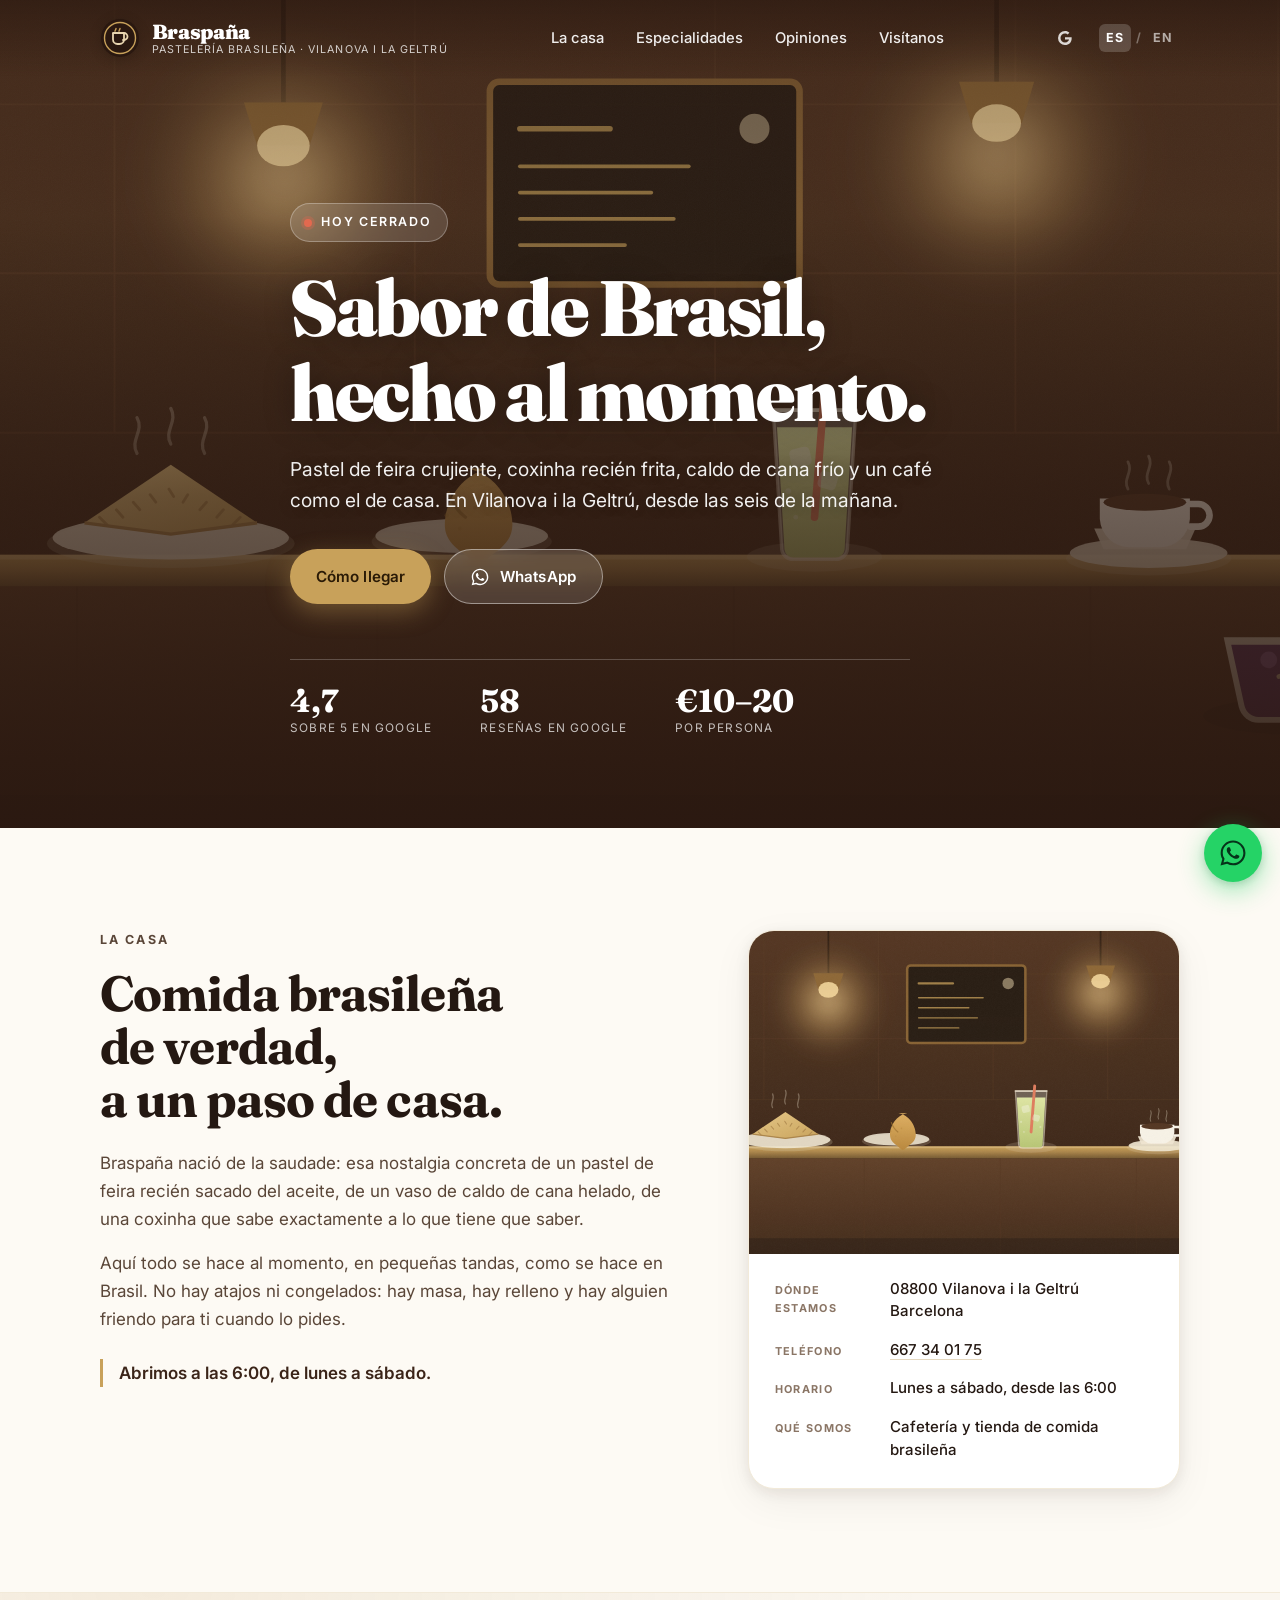
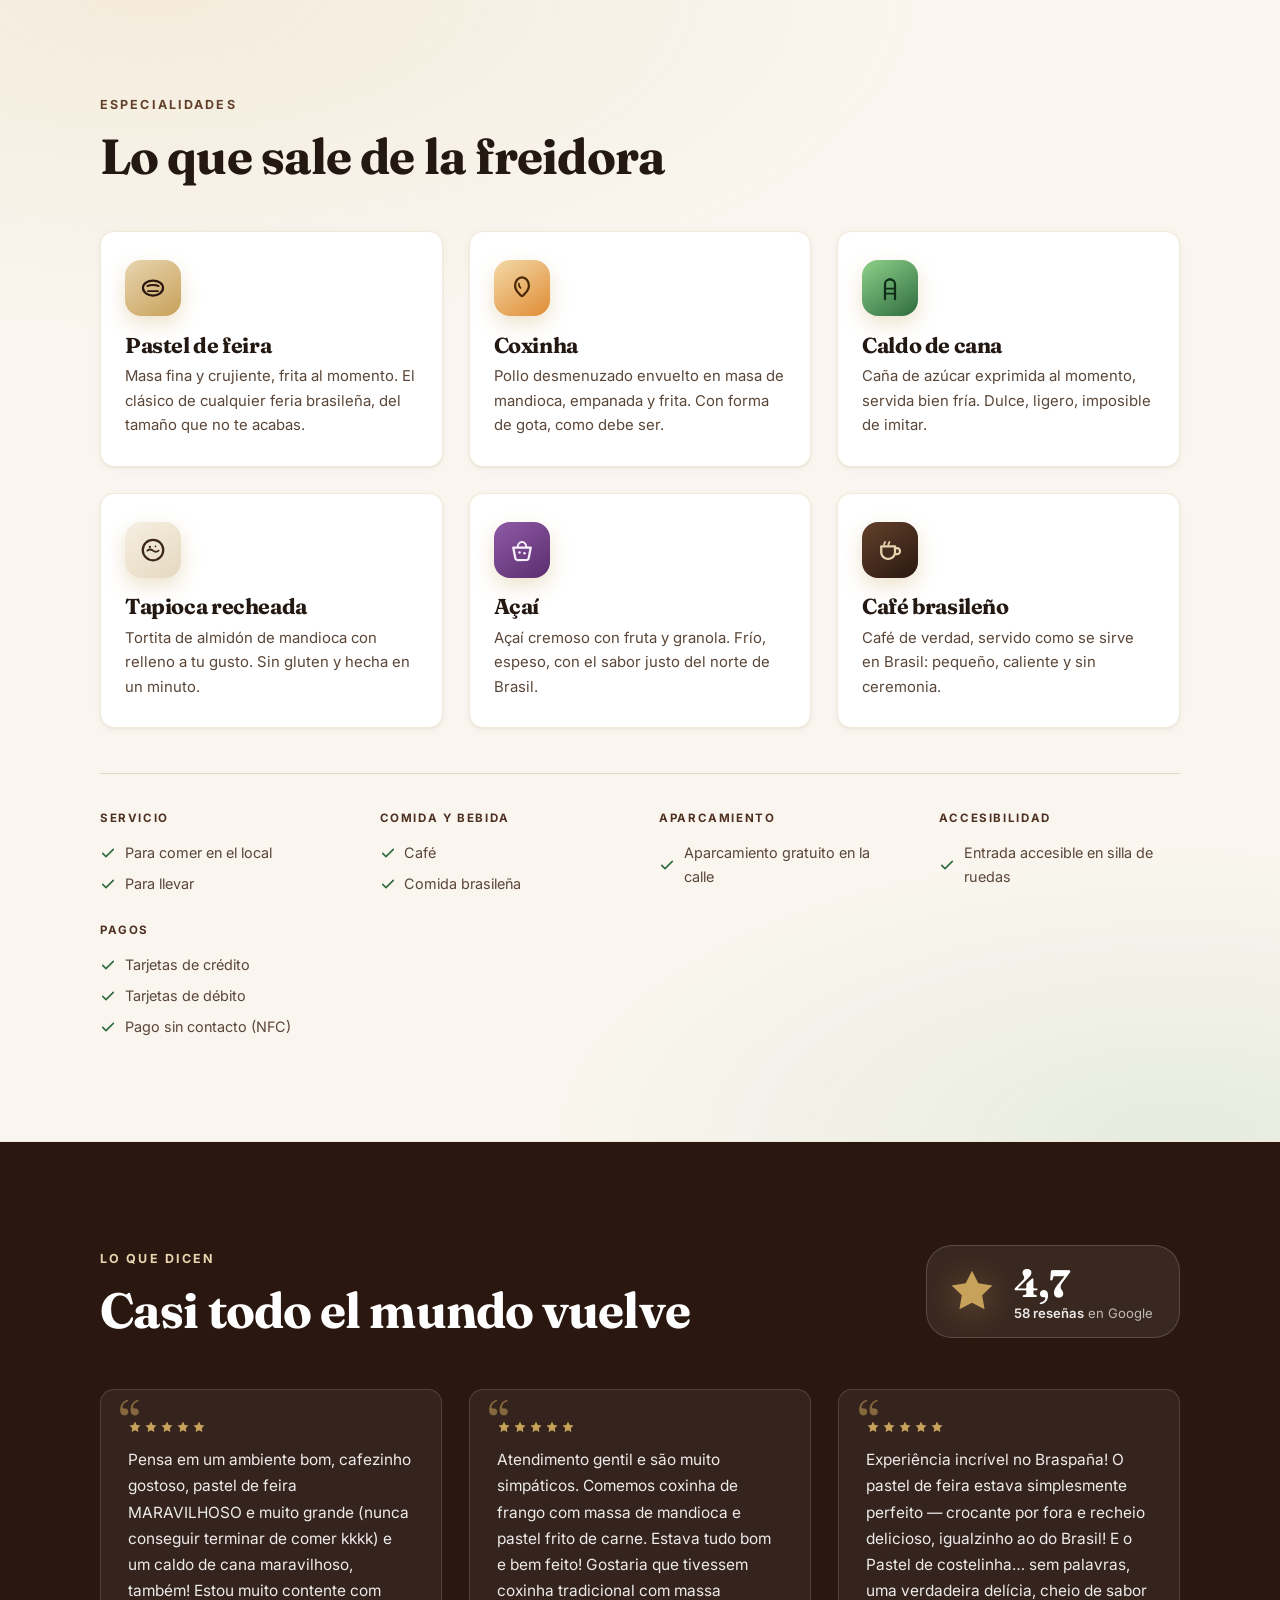
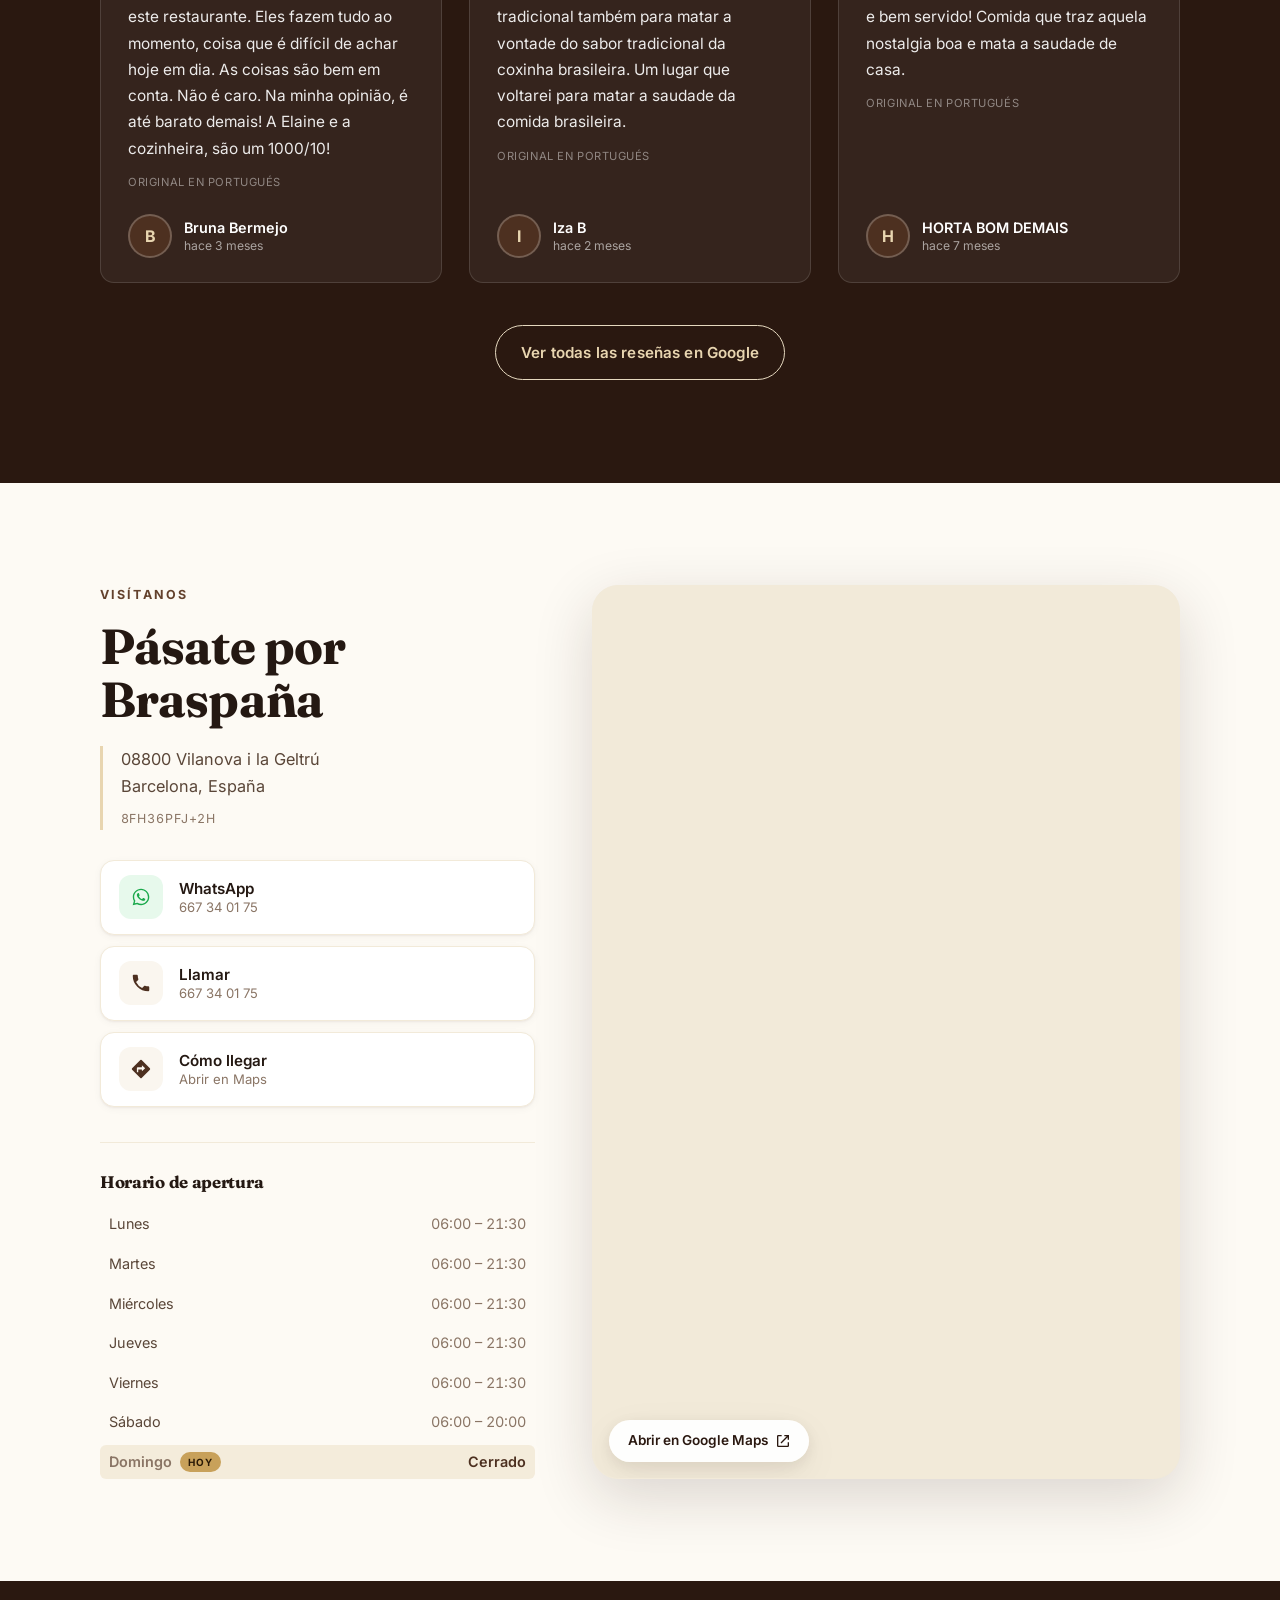
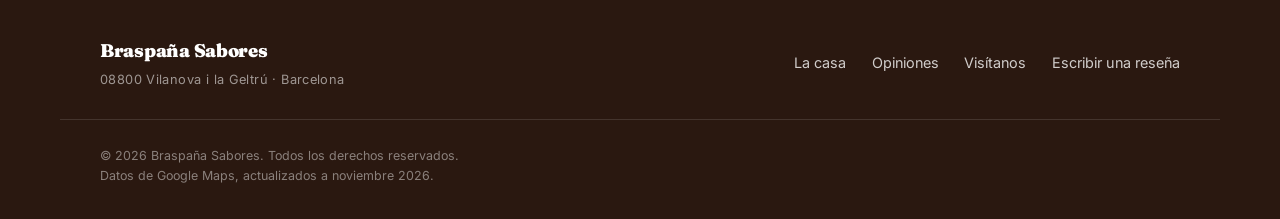
==== index.html @ 9f276fe7 "Braspaña Sabores — bilingual Brazilian coffee shop site Static ES/EN site generated from one templat" ====
<!DOCTYPE html>
<html lang="es-ES" dir="ltr">
<head>
<meta charset="utf-8">
<meta name="viewport" content="width=device-width, initial-scale=1, viewport-fit=cover">
<title>Braspaña Sabores — Pastelería y café brasileño en Vilanova i la Geltrú</title>
<meta name="description" content="Braspaña Sabores, café y pastelería brasileña en Vilanova i la Geltrú. Pastel de feira, coxinha, caldo de cana, tapioca y açaí, hechos al momento. Abierto de lunes a sábado desde las 6:00.">
<meta name="theme-color" content="#2a1810">
<meta name="format-detection" content="telephone=no">

<link rel="canonical" href="https://yourdataweb.github.io/braspana-sabores/">
<link rel="alternate" hreflang="es" href="https://yourdataweb.github.io/braspana-sabores/">
<link rel="alternate" hreflang="en" href="https://yourdataweb.github.io/braspana-sabores/en/">
<link rel="alternate" hreflang="x-default" href="https://yourdataweb.github.io/braspana-sabores/">

<meta property="og:type" content="business.business">
<meta property="og:site_name" content="BRASPAÑA SABORES">
<meta property="og:title" content="Braspaña Sabores — Sabor de Brasil en Vilanova">
<meta property="og:description" content="Pastel de feira, coxinha, caldo de cana y açaí, hechos al momento. Café brasileño en Vilanova i la Geltrú.">
<meta property="og:image" content="https://yourdataweb.github.io/braspana-sabores/assets/photos/og.png">
<meta property="og:image:width" content="1200">
<meta property="og:image:height" content="630">
<meta property="og:url" content="https://yourdataweb.github.io/braspana-sabores/">
<meta property="og:locale" content="es_ES">
<meta property="og:locale:alternate" content="en_GB">
<meta name="twitter:card" content="summary_large_image">
<meta name="twitter:title" content="Braspaña Sabores — Sabor de Brasil en Vilanova">
<meta name="twitter:description" content="Pastel de feira, coxinha, caldo de cana y açaí, hechos al momento. Café brasileño en Vilanova i la Geltrú.">
<meta name="twitter:image" content="https://yourdataweb.github.io/braspana-sabores/assets/photos/og.png">

<link rel="icon" href="./assets/photos/favicon.svg" type="image/svg+xml">
<link rel="apple-touch-icon" href="./assets/photos/apple-touch-icon.png">
<link rel="manifest" href="./manifest.webmanifest">

<link rel="preconnect" href="https://fonts.googleapis.com">
<link rel="preconnect" href="https://fonts.gstatic.com" crossorigin>
<link href="https://fonts.googleapis.com/css2?family=Fraunces:ital,opsz,wght@0,9..144,500;0,9..144,700;0,9..144,900;1,9..144,400&family=Inter:wght@400;500;600;700&display=swap" rel="stylesheet">
<link rel="stylesheet" href="./assets/css/styles.css">

<script type="application/ld+json">{
  "@context": "https://schema.org",
  "@type": "CafeOrCoffeeShop",
  "@id": "https://yourdataweb.github.io/braspana-sabores/",
  "name": "BRASPAÑA SABORES",
  "alternateName": "BRASPAÑA SABORES (Breston)",
  "url": "https://yourdataweb.github.io/braspana-sabores/",
  "image": "https://yourdataweb.github.io/braspana-sabores/assets/photos/og.png",
  "description": "Braspaña Sabores, café y pastelería brasileña en Vilanova i la Geltrú. Pastel de feira, coxinha, caldo de cana, tapioca y açaí, hechos al momento. Abierto de lunes a sábado desde las 6:00.",
  "address": {
    "@type": "PostalAddress",
    "addressLocality": "Vilanova i la Geltrú",
    "addressRegion": "Barcelona",
    "postalCode": "08800",
    "addressCountry": "ES"
  },
  "geo": {
    "@type": "GeoCoordinates",
    "latitude": 41.2225579,
    "longitude": 1.7314826
  },
  "telephone": "+34 667 34 01 75",
  "inLanguage": "es-ES",
  "priceRange": "€10–20",
  "currenciesAccepted": "EUR",
  "paymentAccepted": "Cash, Credit Card, Debit Card, Contactless",
  "servesCuisine": "Brasileña",
  "aggregateRating": {
    "@type": "AggregateRating",
    "ratingValue": 4.7,
    "reviewCount": 58,
    "bestRating": 5,
    "worstRating": 1
  },
  "openingHoursSpecification": [
    {
      "@type": "OpeningHoursSpecification",
      "dayOfWeek": [
        "Monday",
        "Tuesday",
        "Wednesday",
        "Thursday",
        "Friday",
        "Saturday"
      ],
      "opens": "06:00",
      "closes": "21:30"
    }
  ],
  "hasMap": "https://maps.google.com/?cid=14217888757547333980",
  "sameAs": [
    "https://maps.google.com/?cid=14217888757547333980"
  ]
}</script>
</head>
<body>

<a class="skip" href="#main">Ir al contenido</a>

<header class="site-header" id="top">
  <div class="wrap header-inner">
    <a class="brand" href="./" aria-label="Braspaña Sabores — inicio">
      <span class="brand-mark" aria-hidden="true">
        <svg viewBox="0 0 40 40" width="40" height="40" focusable="false">
          <circle cx="20" cy="20" r="19" fill="#2a1810"/>
          <circle cx="20" cy="20" r="15.5" fill="none" stroke="#c8a15a" stroke-width="1.4"/>
          <path d="M13 15h11a3.5 3.5 0 0 1 0 7h-1" fill="none" stroke="#e8d5b0" stroke-width="1.8" stroke-linecap="round"/>
          <path d="M13 15v6.5a4.5 4.5 0 0 0 4.5 4.5h2A4.5 4.5 0 0 0 24 21.5V15" fill="none" stroke="#e8d5b0" stroke-width="1.8" stroke-linejoin="round"/>
          <path d="M16 10.5c0 1.2-1 1.6-1 2.8M20 10.5c0 1.2-1 1.6-1 2.8" stroke="#c8a15a" stroke-width="1.4" stroke-linecap="round"/>
        </svg>
      </span>
      <span class="brand-text">
        <span class="brand-name">Braspaña</span>
        <span class="brand-sub">Pastelería brasileña · Vilanova i la Geltrú</span>
      </span>
    </a>

    <nav class="nav" aria-label="Navegación principal">
      <a href="#about">La casa</a>
      <a href="#specialties">Especialidades</a>
      <a href="#reviews">Opiniones</a>
      <a href="#visit">Visítanos</a>
    </nav>

    <div class="header-tools">

      <ul class="social-bar social-bar--header" aria-label="Redes sociales">
        <a class="social-link" href="https://maps.google.com/?cid=14217888757547333980" target="_blank" rel="noopener noreferrer me"
           aria-label="Google (se abre en una pestaña nueva)">
          <svg viewBox="0 0 24 24" width="18" height="18" aria-hidden="true" focusable="false"><path fill="currentColor" d="M21.35 11.1H12v2.9h5.35c-.25 1.35-1.7 3.95-5.35 3.95A5.95 5.95 0 0 1 6 12a5.95 5.95 0 0 1 6-5.95c1.7 0 2.85.72 3.5 1.34l2.4-2.31C16.35 3.6 14.4 2.7 12 2.7A9.3 9.3 0 0 0 2.7 12 9.3 9.3 0 0 0 12 21.3c5.35 0 8.9-3.76 8.9-9.05 0-.6-.07-1.06-.15-1.15Z"/></svg>
        </a>
      </ul>

      <div class="lang-switch lang-switch--header" role="group" aria-label="Cambiar idioma">
        <a href="./" class="lang-opt is-active" lang="es" hreflang="es"
           aria-label="Ver esta página en español" aria-current="true">ES</a>
        <span class="lang-sep" aria-hidden="true">/</span>
        <a href="en/" class="lang-opt" lang="en" hreflang="en"
           aria-label="Ver esta página en inglés">EN</a>
      </div>
      <button class="nav-toggle" type="button" aria-expanded="false" aria-controls="mobile-nav"
              aria-label="Abrir menú" data-label-open="Abrir menú" data-label-close="Cerrar menú">
        <span></span><span></span><span></span>
      </button>
    </div>
  </div>

  <div class="mobile-nav" id="mobile-nav" hidden>
    <nav aria-label="Navegación principal">
      <a href="#about">La casa</a>
      <a href="#specialties">Especialidades</a>
      <a href="#reviews">Opiniones</a>
      <a href="#visit">Visítanos</a>
    </nav>

      <ul class="social-bar social-bar--mobile" aria-label="Redes sociales">
        <a class="social-link" href="https://maps.google.com/?cid=14217888757547333980" target="_blank" rel="noopener noreferrer me"
           aria-label="Google (se abre en una pestaña nueva)">
          <svg viewBox="0 0 24 24" width="18" height="18" aria-hidden="true" focusable="false"><path fill="currentColor" d="M21.35 11.1H12v2.9h5.35c-.25 1.35-1.7 3.95-5.35 3.95A5.95 5.95 0 0 1 6 12a5.95 5.95 0 0 1 6-5.95c1.7 0 2.85.72 3.5 1.34l2.4-2.31C16.35 3.6 14.4 2.7 12 2.7A9.3 9.3 0 0 0 2.7 12 9.3 9.3 0 0 0 12 21.3c5.35 0 8.9-3.76 8.9-9.05 0-.6-.07-1.06-.15-1.15Z"/></svg>
        </a>
      </ul>

      <div class="lang-switch lang-switch--mobile" role="group" aria-label="Cambiar idioma">
        <a href="./" class="lang-opt is-active" lang="es" hreflang="es"
           aria-label="Ver esta página en español" aria-current="true">ES</a>
        <span class="lang-sep" aria-hidden="true">/</span>
        <a href="en/" class="lang-opt" lang="en" hreflang="en"
           aria-label="Ver esta página en inglés">EN</a>
      </div>
  </div>
</header>

<main id="main">

  <section class="hero" aria-labelledby="hero-title">
    <div class="hero-media" aria-hidden="true">
      <img src="./assets/photos/hero.svg" alt="" width="1600" height="900" fetchpriority="high" decoding="async">
      <div class="hero-scrim"></div>
    </div>

    <div class="wrap hero-inner">
      <p class="hero-eyebrow">
        <span class="dot" id="status-dot" aria-hidden="true"></span>
        <span id="open-status"
              data-open-template="Abierto ahora · hasta las {close}"
              data-closed-template="Cerrado · abre {open}"
              data-closed-today="Hoy cerrado"
              data-today-label="Hoy"
              data-closed-label="Cerrado">Abierto de lunes a sábado · desde las 6:00</span>
      </p>

      <h1 id="hero-title">Sabor de Brasil,<br>hecho al momento.</h1>
      <p class="hero-lede">Pastel de feira crujiente, coxinha recién frita, caldo de cana frío y un café como el de casa. En Vilanova i la Geltrú, desde las seis de la mañana.</p>

      <div class="hero-actions">
        <a class="btn btn-primary" href="#visit">Cómo llegar</a>
        <a class="btn btn-ghost" href="https://wa.me/34667340175" target="_blank" rel="noopener noreferrer"><svg viewBox="0 0 24 24" width="20" height="20" aria-hidden="true" focusable="false"><path fill="currentColor" d="M12.04 2C6.58 2 2.13 6.45 2.13 11.91c0 1.75.46 3.45 1.32 4.95L2 22l5.25-1.38a9.9 9.9 0 0 0 4.79 1.22h.01c5.46 0 9.91-4.45 9.91-9.91S17.5 2 12.04 2Zm0 18.15h-.01a8.2 8.2 0 0 1-4.19-1.15l-.3-.18-3.12.82.83-3.04-.2-.31a8.19 8.19 0 0 1-1.26-4.38c0-4.54 3.7-8.24 8.25-8.24 2.2 0 4.27.86 5.83 2.42a8.2 8.2 0 0 1 2.41 5.83c0 4.54-3.7 8.23-8.24 8.23Zm4.52-6.16c-.25-.12-1.47-.72-1.69-.81-.23-.08-.39-.12-.56.13-.16.24-.64.8-.79.97-.14.16-.29.19-.54.06-.25-.12-1.05-.39-1.99-1.23-.74-.66-1.23-1.47-1.38-1.72-.14-.25-.01-.38.11-.51.11-.11.25-.29.37-.43.12-.14.16-.25.25-.41.08-.17.04-.31-.02-.43-.06-.12-.56-1.34-.76-1.84-.2-.48-.4-.42-.56-.43h-.47c-.17 0-.43.06-.66.31-.23.25-.87.85-.87 2.07s.89 2.4 1.02 2.56c.12.17 1.75 2.67 4.25 3.74.59.26 1.05.41 1.41.52.59.19 1.13.16 1.56.1.48-.07 1.47-.6 1.68-1.18.21-.58.21-1.07.14-1.18-.06-.1-.22-.16-.47-.28Z"/></svg>WhatsApp<span class="sr-only"> (se abre en una pestaña nueva)</span></a>
      </div>

      <ul class="hero-stats" aria-label="De un vistazo">
        <li>
          <span class="stat-value">4,7</span>
          <span class="stat-label">sobre 5 en Google</span>
        </li>
        <li>
          <span class="stat-value">58</span>
          <span class="stat-label">reseñas en Google</span>
        </li>
        <li>
          <span class="stat-value">€10–20</span>
          <span class="stat-label">por persona</span>
        </li>
      </ul>
    </div>
  </section>

  <section class="section about" id="about" aria-labelledby="about-title">
    <div class="wrap about-grid">
      <div class="about-copy">
        <p class="eyebrow">La casa</p>
        <h2 id="about-title">Comida brasileña de verdad,<br>a un paso de casa.</h2>
        <p>Braspaña nació de la saudade: esa nostalgia concreta de un pastel de feira recién sacado del aceite, de un vaso de caldo de cana helado, de una coxinha que sabe exactamente a lo que tiene que saber.</p>
        <p>Aquí todo se hace al momento, en pequeñas tandas, como se hace en Brasil. No hay atajos ni congelados: hay masa, hay relleno y hay alguien friendo para ti cuando lo pides.</p>
        <p class="about-note">Abrimos a las 6:00, de lunes a sábado.</p>
      </div>

      <div class="about-card">
        <div class="about-card-media">
          <img src="./assets/photos/hero.svg" alt="Pastel de feira" width="800" height="600" loading="lazy" decoding="async">
        </div>
        <dl class="about-facts">
          <div>
            <dt>Dónde estamos</dt>
            <dd>08800 Vilanova i la Geltrú<br>Barcelona</dd>
          </div>
          <div>
            <dt>Teléfono</dt>
            <dd><a href="tel:+34667340175">667 34 01 75</a></dd>
          </div>
          <div>
            <dt>Horario</dt>
            <dd>Lunes a sábado, desde las 6:00</dd>
          </div>
          <div>
            <dt>Qué somos</dt>
            <dd>Cafetería y tienda de comida brasileña</dd>
          </div>
        </dl>
      </div>
    </div>
  </section>

  <section class="section specialties" id="specialties" aria-labelledby="specialties-title">
    <div class="wrap">
      <p class="eyebrow">Especialidades</p>
      <h2 id="specialties-title">Lo que sale de la freidora</h2>

      <ul class="specialty-grid">
        <li class="specialty">
          <span class="specialty-icon" aria-hidden="true">
            <svg viewBox="0 0 24 24" width="30" height="30" focusable="false"><path d="M4 12c0-3.3 3.6-6 8-6s8 2.7 8 6-3.6 6-8 6-8-2.7-8-6Z" fill="none" stroke="currentColor" stroke-width="1.8"/><path d="M7.5 10.5c2-1.2 7-1.2 9 0" stroke="currentColor" stroke-width="1.5" stroke-linecap="round" fill="none"/><path d="M8 14.5h8" stroke="currentColor" stroke-width="1.5" stroke-linecap="round" fill="none"/></svg>
          </span>
          <h3>Pastel de feira</h3>
          <p>Masa fina y crujiente, frita al momento. El clásico de cualquier feria brasileña, del tamaño que no te acabas.</p>
        </li>
        <li class="specialty">
          <span class="specialty-icon" aria-hidden="true">
            <svg viewBox="0 0 24 24" width="30" height="30" focusable="false"><path d="M12 3.5c3 0 5.5 3 5.5 6.6 0 3.3-2.2 5.4-3.4 6.6-.8.8-1.4 1.8-2.1 1.8s-1.3-1-2.1-1.8c-1.2-1.2-3.4-3.3-3.4-6.6C6.5 6.5 9 3.5 12 3.5Z" fill="none" stroke="currentColor" stroke-width="1.8" stroke-linejoin="round"/><path d="M9.5 8.5c0 1.6.5 2.6 1.4 3.4" stroke="currentColor" stroke-width="1.4" stroke-linecap="round" fill="none"/></svg>
          </span>
          <h3>Coxinha</h3>
          <p>Pollo desmenuzado envuelto en masa de mandioca, empanada y frita. Con forma de gota, como debe ser.</p>
        </li>
        <li class="specialty">
          <span class="specialty-icon" aria-hidden="true">
            <svg viewBox="0 0 24 24" width="30" height="30" focusable="false"><path d="M8 21V9a4 4 0 0 1 8 0v12" fill="none" stroke="currentColor" stroke-width="1.8" stroke-linecap="round"/><path d="M8 12.5h8M8 16.5h8" stroke="currentColor" stroke-width="1.4" stroke-linecap="round"/><path d="M10.5 5.5c.8-.6 2.2-.6 3 0" stroke="currentColor" stroke-width="1.4" stroke-linecap="round" fill="none"/></svg>
          </span>
          <h3>Caldo de cana</h3>
          <p>Caña de azúcar exprimida al momento, servida bien fría. Dulce, ligero, imposible de imitar.</p>
        </li>
        <li class="specialty">
          <span class="specialty-icon" aria-hidden="true">
            <svg viewBox="0 0 24 24" width="30" height="30" focusable="false"><circle cx="12" cy="12" r="8.2" fill="none" stroke="currentColor" stroke-width="1.8"/><path d="M7.5 12.5c1.5-1.2 3-1.2 4.5 0s3 1.2 4.5 0" stroke="currentColor" stroke-width="1.5" stroke-linecap="round" fill="none"/><circle cx="9.5" cy="9.5" r=".9" fill="currentColor"/><circle cx="14" cy="9" r=".7" fill="currentColor"/></svg>
          </span>
          <h3>Tapioca recheada</h3>
          <p>Tortita de almidón de mandioca con relleno a tu gusto. Sin gluten y hecha en un minuto.</p>
        </li>
        <li class="specialty">
          <span class="specialty-icon" aria-hidden="true">
            <svg viewBox="0 0 24 24" width="30" height="30" focusable="false"><path d="M5 10h14l-1.6 8.2a2 2 0 0 1-2 1.8H8.6a2 2 0 0 1-2-1.8L5 10Z" fill="none" stroke="currentColor" stroke-width="1.8" stroke-linejoin="round"/><path d="M8.5 10c0-2.5 1.5-4.5 3.5-4.5S15.5 7.5 15.5 10" fill="none" stroke="currentColor" stroke-width="1.6"/><circle cx="10" cy="14" r="1" fill="currentColor"/><circle cx="14" cy="14.5" r="1" fill="currentColor"/></svg>
          </span>
          <h3>Açaí</h3>
          <p>Açaí cremoso con fruta y granola. Frío, espeso, con el sabor justo del norte de Brasil.</p>
        </li>
        <li class="specialty">
          <span class="specialty-icon" aria-hidden="true">
            <svg viewBox="0 0 24 24" width="30" height="30" focusable="false"><path d="M5 9h11v5a5 5 0 0 1-5 5H10a5 5 0 0 1-5-5V9Z" fill="none" stroke="currentColor" stroke-width="1.8" stroke-linejoin="round"/><path d="M16 10.5h1.6a2.4 2.4 0 0 1 0 4.8H16" fill="none" stroke="currentColor" stroke-width="1.8" stroke-linecap="round"/><path d="M8 5.5c0 1-.8 1.3-.8 2.2M11.5 5.5c0 1-.8 1.3-.8 2.2" stroke="currentColor" stroke-width="1.4" stroke-linecap="round"/></svg>
          </span>
          <h3>Café brasileño</h3>
          <p>Café de verdad, servido como se sirve en Brasil: pequeño, caliente y sin ceremonia.</p>
        </li></ul>

      <div class="feature-columns"><div class="cap-inner">
        <div class="cap-group">
          <h4>Servicio</h4>
          <ul class="cap-list"><li class="cap is-yes">
            <svg viewBox="0 0 24 24" aria-hidden="true" class="cap-icon"><path d="m4 12.5 5 5L20 6.5" fill="none" stroke="currentColor" stroke-width="2.4" stroke-linecap="round" stroke-linejoin="round"/></svg>
            <span>Para comer en el local</span></li><li class="cap is-yes">
            <svg viewBox="0 0 24 24" aria-hidden="true" class="cap-icon"><path d="m4 12.5 5 5L20 6.5" fill="none" stroke="currentColor" stroke-width="2.4" stroke-linecap="round" stroke-linejoin="round"/></svg>
            <span>Para llevar</span></li></ul>
        </div>
        <div class="cap-group">
          <h4>Comida y bebida</h4>
          <ul class="cap-list"><li class="cap is-yes">
            <svg viewBox="0 0 24 24" aria-hidden="true" class="cap-icon"><path d="m4 12.5 5 5L20 6.5" fill="none" stroke="currentColor" stroke-width="2.4" stroke-linecap="round" stroke-linejoin="round"/></svg>
            <span>Café</span></li><li class="cap is-yes">
            <svg viewBox="0 0 24 24" aria-hidden="true" class="cap-icon"><path d="m4 12.5 5 5L20 6.5" fill="none" stroke="currentColor" stroke-width="2.4" stroke-linecap="round" stroke-linejoin="round"/></svg>
            <span>Comida brasileña</span></li></ul>
        </div>
        <div class="cap-group">
          <h4>Aparcamiento</h4>
          <ul class="cap-list"><li class="cap is-yes">
            <svg viewBox="0 0 24 24" aria-hidden="true" class="cap-icon"><path d="m4 12.5 5 5L20 6.5" fill="none" stroke="currentColor" stroke-width="2.4" stroke-linecap="round" stroke-linejoin="round"/></svg>
            <span>Aparcamiento gratuito en la calle</span></li></ul>
        </div>
        <div class="cap-group">
          <h4>Accesibilidad</h4>
          <ul class="cap-list"><li class="cap is-yes">
            <svg viewBox="0 0 24 24" aria-hidden="true" class="cap-icon"><path d="m4 12.5 5 5L20 6.5" fill="none" stroke="currentColor" stroke-width="2.4" stroke-linecap="round" stroke-linejoin="round"/></svg>
            <span>Entrada accesible en silla de ruedas</span></li></ul>
        </div>
        <div class="cap-group">
          <h4>Pagos</h4>
          <ul class="cap-list"><li class="cap is-yes">
            <svg viewBox="0 0 24 24" aria-hidden="true" class="cap-icon"><path d="m4 12.5 5 5L20 6.5" fill="none" stroke="currentColor" stroke-width="2.4" stroke-linecap="round" stroke-linejoin="round"/></svg>
            <span>Tarjetas de crédito</span></li><li class="cap is-yes">
            <svg viewBox="0 0 24 24" aria-hidden="true" class="cap-icon"><path d="m4 12.5 5 5L20 6.5" fill="none" stroke="currentColor" stroke-width="2.4" stroke-linecap="round" stroke-linejoin="round"/></svg>
            <span>Tarjetas de débito</span></li><li class="cap is-yes">
            <svg viewBox="0 0 24 24" aria-hidden="true" class="cap-icon"><path d="m4 12.5 5 5L20 6.5" fill="none" stroke="currentColor" stroke-width="2.4" stroke-linecap="round" stroke-linejoin="round"/></svg>
            <span>Pago sin contacto (NFC)</span></li></ul>
        </div>
      </div></div>
    </div>
  </section>

  <section class="section reviews" id="reviews" aria-labelledby="reviews-title">
    <div class="wrap">
      <div class="reviews-head">
        <div>
          <p class="eyebrow">Lo que dicen</p>
          <h2 id="reviews-title">Casi todo el mundo vuelve</h2>
        </div>
        <div class="rating-badge" role="img" aria-label="Valoración de 4,7 sobre 5 basada en 58 reseñas de Google">
          <span class="rating-star" aria-hidden="true">
            <svg viewBox="0 0 24 24" width="56" height="56" focusable="false"><path fill="currentColor" d="m12 2.6 2.9 5.88 6.49.94-4.7 4.58 1.11 6.46L12 17.4l-5.8 3.06 1.1-6.46-4.69-4.58 6.49-.94L12 2.6Z"/></svg>
          </span>
          <span class="rating-body">
            <span class="rating-value">4,7</span>
            <span class="rating-meta"><span>58 reseñas</span> en Google</span>
          </span>
        </div>
      </div>

      <ul class="review-grid" id="review-grid">
        <li class="review">
          <span class="review-stars" aria-label="5 / 5"><span class=""><svg viewBox="0 0 24 24" fill="currentColor" aria-hidden="true" focusable="false"><path d="m12 2.6 2.9 5.88 6.49.94-4.7 4.58 1.11 6.46L12 17.4l-5.8 3.06 1.1-6.46-4.69-4.58 6.49-.94L12 2.6Z"/></svg></span><span class=""><svg viewBox="0 0 24 24" fill="currentColor" aria-hidden="true" focusable="false"><path d="m12 2.6 2.9 5.88 6.49.94-4.7 4.58 1.11 6.46L12 17.4l-5.8 3.06 1.1-6.46-4.69-4.58 6.49-.94L12 2.6Z"/></svg></span><span class=""><svg viewBox="0 0 24 24" fill="currentColor" aria-hidden="true" focusable="false"><path d="m12 2.6 2.9 5.88 6.49.94-4.7 4.58 1.11 6.46L12 17.4l-5.8 3.06 1.1-6.46-4.69-4.58 6.49-.94L12 2.6Z"/></svg></span><span class=""><svg viewBox="0 0 24 24" fill="currentColor" aria-hidden="true" focusable="false"><path d="m12 2.6 2.9 5.88 6.49.94-4.7 4.58 1.11 6.46L12 17.4l-5.8 3.06 1.1-6.46-4.69-4.58 6.49-.94L12 2.6Z"/></svg></span><span class=""><svg viewBox="0 0 24 24" fill="currentColor" aria-hidden="true" focusable="false"><path d="m12 2.6 2.9 5.88 6.49.94-4.7 4.58 1.11 6.46L12 17.4l-5.8 3.06 1.1-6.46-4.69-4.58 6.49-.94L12 2.6Z"/></svg></span></span>
          <blockquote>
            <p lang="pt">Pensa em um ambiente bom, cafezinho gostoso, pastel de feira MARAVILHOSO e muito grande (nunca conseguir terminar de comer kkkk) e um caldo de cana maravilhoso, também! Estou muito contente com este restaurante. Eles fazem tudo ao momento, coisa que é difícil de achar hoje em dia. As coisas são bem em conta. Não é caro. Na minha opinião, é até barato demais! A Elaine e a cozinheira, são um 1000/10!</p>
            <span class="review-lang">Original en portugués</span>
          </blockquote>
          <footer>
            <span class="review-avatar">
              <span class="review-avatar-fallback" aria-hidden="true">B</span><img src="https://lh3.googleusercontent.com/a-/ALV-UjUuWdfSBLdZvUuO2n6qh6kpOd80tL82RURSRgVW0wK7sebaZMYd3A=s128-c0x00000000-cc-rp-mo-ba3" alt="" width="44" height="44" loading="lazy" decoding="async" referrerpolicy="no-referrer" onerror="this.remove()">
            </span>
            <span class="review-meta">
              <strong>Bruna Bermejo</strong>
              <small>hace 3 meses</small>
            </span>
          </footer>
        </li>
        <li class="review">
          <span class="review-stars" aria-label="5 / 5"><span class=""><svg viewBox="0 0 24 24" fill="currentColor" aria-hidden="true" focusable="false"><path d="m12 2.6 2.9 5.88 6.49.94-4.7 4.58 1.11 6.46L12 17.4l-5.8 3.06 1.1-6.46-4.69-4.58 6.49-.94L12 2.6Z"/></svg></span><span class=""><svg viewBox="0 0 24 24" fill="currentColor" aria-hidden="true" focusable="false"><path d="m12 2.6 2.9 5.88 6.49.94-4.7 4.58 1.11 6.46L12 17.4l-5.8 3.06 1.1-6.46-4.69-4.58 6.49-.94L12 2.6Z"/></svg></span><span class=""><svg viewBox="0 0 24 24" fill="currentColor" aria-hidden="true" focusable="false"><path d="m12 2.6 2.9 5.88 6.49.94-4.7 4.58 1.11 6.46L12 17.4l-5.8 3.06 1.1-6.46-4.69-4.58 6.49-.94L12 2.6Z"/></svg></span><span class=""><svg viewBox="0 0 24 24" fill="currentColor" aria-hidden="true" focusable="false"><path d="m12 2.6 2.9 5.88 6.49.94-4.7 4.58 1.11 6.46L12 17.4l-5.8 3.06 1.1-6.46-4.69-4.58 6.49-.94L12 2.6Z"/></svg></span><span class=""><svg viewBox="0 0 24 24" fill="currentColor" aria-hidden="true" focusable="false"><path d="m12 2.6 2.9 5.88 6.49.94-4.7 4.58 1.11 6.46L12 17.4l-5.8 3.06 1.1-6.46-4.69-4.58 6.49-.94L12 2.6Z"/></svg></span></span>
          <blockquote>
            <p lang="pt">Atendimento gentil e são muito simpáticos. Comemos coxinha de frango com massa de mandioca e pastel frito de carne. Estava tudo bom e bem feito! Gostaria que tivessem coxinha tradicional com massa tradicional também para matar a vontade do sabor tradicional da coxinha brasileira. Um lugar que voltarei para matar a saudade da comida brasileira.</p>
            <span class="review-lang">Original en portugués</span>
          </blockquote>
          <footer>
            <span class="review-avatar">
              <span class="review-avatar-fallback" aria-hidden="true">I</span><img src="https://lh3.googleusercontent.com/a-/ALV-UjWFrESnBo0lhBxBqqcjbbsc1tj_SWj0j8ug3muY4zSqEdSnyLQ=s128-c0x00000000-cc-rp-mo-ba4" alt="" width="44" height="44" loading="lazy" decoding="async" referrerpolicy="no-referrer" onerror="this.remove()">
            </span>
            <span class="review-meta">
              <strong>Iza B</strong>
              <small>hace 2 meses</small>
            </span>
          </footer>
        </li>
        <li class="review">
          <span class="review-stars" aria-label="5 / 5"><span class=""><svg viewBox="0 0 24 24" fill="currentColor" aria-hidden="true" focusable="false"><path d="m12 2.6 2.9 5.88 6.49.94-4.7 4.58 1.11 6.46L12 17.4l-5.8 3.06 1.1-6.46-4.69-4.58 6.49-.94L12 2.6Z"/></svg></span><span class=""><svg viewBox="0 0 24 24" fill="currentColor" aria-hidden="true" focusable="false"><path d="m12 2.6 2.9 5.88 6.49.94-4.7 4.58 1.11 6.46L12 17.4l-5.8 3.06 1.1-6.46-4.69-4.58 6.49-.94L12 2.6Z"/></svg></span><span class=""><svg viewBox="0 0 24 24" fill="currentColor" aria-hidden="true" focusable="false"><path d="m12 2.6 2.9 5.88 6.49.94-4.7 4.58 1.11 6.46L12 17.4l-5.8 3.06 1.1-6.46-4.69-4.58 6.49-.94L12 2.6Z"/></svg></span><span class=""><svg viewBox="0 0 24 24" fill="currentColor" aria-hidden="true" focusable="false"><path d="m12 2.6 2.9 5.88 6.49.94-4.7 4.58 1.11 6.46L12 17.4l-5.8 3.06 1.1-6.46-4.69-4.58 6.49-.94L12 2.6Z"/></svg></span><span class=""><svg viewBox="0 0 24 24" fill="currentColor" aria-hidden="true" focusable="false"><path d="m12 2.6 2.9 5.88 6.49.94-4.7 4.58 1.11 6.46L12 17.4l-5.8 3.06 1.1-6.46-4.69-4.58 6.49-.94L12 2.6Z"/></svg></span></span>
          <blockquote>
            <p lang="pt">Experiência incrível no Braspaña! O pastel de feira estava simplesmente perfeito — crocante por fora e recheio delicioso, igualzinho ao do Brasil! E o Pastel de costelinha… sem palavras, uma verdadeira delícia, cheio de sabor e bem servido! Comida que traz aquela nostalgia boa e mata a saudade de casa.</p>
            <span class="review-lang">Original en portugués</span>
          </blockquote>
          <footer>
            <span class="review-avatar">
              <span class="review-avatar-fallback" aria-hidden="true">H</span><img src="https://lh3.googleusercontent.com/a-/ALV-UjUuNeJys3PPTXhTkbsYYVU-SoHX9btM5Sh8KcoSN6vUABdvZHo=s128-c0x00000000-cc-rp-mo-ba2" alt="" width="44" height="44" loading="lazy" decoding="async" referrerpolicy="no-referrer" onerror="this.remove()">
            </span>
            <span class="review-meta">
              <strong>HORTA BOM DEMAIS</strong>
              <small>hace 7 meses</small>
            </span>
          </footer>
        </li></ul>

      <p class="reviews-foot">
        <a class="btn btn-outline" href="https://www.google.com/maps/place//data=!4m4!3m3!1s0x12a386e6d2f0cec5:0xc550167ed1a0f95c!9m1!1b1" target="_blank" rel="noopener noreferrer">Ver todas las reseñas en Google<span class="sr-only"> (se abre en una pestaña nueva)</span></a>
      </p>
    </div>
  </section>

  <section class="section visit" id="visit" aria-labelledby="visit-title">
    <div class="wrap visit-grid">
      <div class="visit-copy">
        <p class="eyebrow">Visítanos</p>
        <h2 id="visit-title">Pásate por Braspaña</h2>

        <address class="visit-address">
          08800 Vilanova i la Geltrú<br>
          Barcelona, España
          <span class="plus-code">8FH36PFJ+2H</span>
        </address>

        <div class="contact-actions">
          <a class="contact-btn" href="https://wa.me/34667340175" target="_blank" rel="noopener noreferrer" aria-label="Escribir a Braspaña Sabores por WhatsApp al 667 34 01 75">
            <span class="contact-icon" aria-hidden="true"><svg viewBox="0 0 24 24" width="20" height="20" aria-hidden="true" focusable="false"><path fill="currentColor" d="M12.04 2C6.58 2 2.13 6.45 2.13 11.91c0 1.75.46 3.45 1.32 4.95L2 22l5.25-1.38a9.9 9.9 0 0 0 4.79 1.22h.01c5.46 0 9.91-4.45 9.91-9.91S17.5 2 12.04 2Zm0 18.15h-.01a8.2 8.2 0 0 1-4.19-1.15l-.3-.18-3.12.82.83-3.04-.2-.31a8.19 8.19 0 0 1-1.26-4.38c0-4.54 3.7-8.24 8.25-8.24 2.2 0 4.27.86 5.83 2.42a8.2 8.2 0 0 1 2.41 5.83c0 4.54-3.7 8.23-8.24 8.23Zm4.52-6.16c-.25-.12-1.47-.72-1.69-.81-.23-.08-.39-.12-.56.13-.16.24-.64.8-.79.97-.14.16-.29.19-.54.06-.25-.12-1.05-.39-1.99-1.23-.74-.66-1.23-1.47-1.38-1.72-.14-.25-.01-.38.11-.51.11-.11.25-.29.37-.43.12-.14.16-.25.25-.41.08-.17.04-.31-.02-.43-.06-.12-.56-1.34-.76-1.84-.2-.48-.4-.42-.56-.43h-.47c-.17 0-.43.06-.66.31-.23.25-.87.85-.87 2.07s.89 2.4 1.02 2.56c.12.17 1.75 2.67 4.25 3.74.59.26 1.05.41 1.41.52.59.19 1.13.16 1.56.1.48-.07 1.47-.6 1.68-1.18.21-.58.21-1.07.14-1.18-.06-.1-.22-.16-.47-.28Z"/></svg></span>
            <span class="contact-text"><strong>WhatsApp</strong><small>667 34 01 75</small></span>
          </a>

          <a class="contact-btn" href="tel:+34667340175" aria-label="Llamar a Braspaña Sabores al 667 34 01 75">
            <span class="contact-icon" aria-hidden="true">
              <svg viewBox="0 0 24 24" width="22" height="22" focusable="false"><path fill="currentColor" d="M6.6 10.8a15.1 15.1 0 0 0 6.6 6.6l2.2-2.2c.3-.3.7-.4 1-.2 1.2.4 2.4.6 3.6.6.6 0 1 .4 1 1V20c0 .6-.4 1-1 1A17 17 0 0 1 3 4c0-.6.4-1 1-1h3.5c.6 0 1 .4 1 1 0 1.3.2 2.5.6 3.6.1.4 0 .8-.2 1l-2.3 2.2Z"/></svg>
            </span>
            <span class="contact-text"><strong>Llamar</strong><small>667 34 01 75</small></span>
          </a>

          <a class="contact-btn" href="https://www.google.com/maps/dir/?api=1&amp;destination=41.2225579,1.7314826&amp;destination_place_id=ChIJxc7w0uaGoxIRXPmg0X4WUMU" target="_blank" rel="noopener noreferrer">
            <span class="contact-icon" aria-hidden="true">
              <svg viewBox="0 0 24 24" width="22" height="22" focusable="false"><path fill="currentColor" d="M21.7 11.3 12.7 2.3a1 1 0 0 0-1.4 0l-9 9a1 1 0 0 0 0 1.4l9 9a1 1 0 0 0 1.4 0l9-9a1 1 0 0 0 0-1.4ZM13 14.5v-2h-4v3H7.5V11a1 1 0 0 1 1-1H13V8l3.5 3.2-3.5 3.3Z"/></svg>
            </span>
            <span class="contact-text"><strong>Cómo llegar</strong><small>Abrir en Maps</small></span>
          </a>
        </div>

        <div class="hours">
          <h3>Horario de apertura</h3>
          <ul id="hours-list">
            <li data-day="1" class="">
              <span class="hours-day">Lunes</span>
              <span class="hours-time">06:00 – 21:30</span>
            </li>
            <li data-day="2" class="">
              <span class="hours-day">Martes</span>
              <span class="hours-time">06:00 – 21:30</span>
            </li>
            <li data-day="3" class="">
              <span class="hours-day">Miércoles</span>
              <span class="hours-time">06:00 – 21:30</span>
            </li>
            <li data-day="4" class="">
              <span class="hours-day">Jueves</span>
              <span class="hours-time">06:00 – 21:30</span>
            </li>
            <li data-day="5" class="">
              <span class="hours-day">Viernes</span>
              <span class="hours-time">06:00 – 21:30</span>
            </li>
            <li data-day="6" class="">
              <span class="hours-day">Sábado</span>
              <span class="hours-time">06:00 – 20:00</span>
            </li>
            <li data-day="0" class="is-closed">
              <span class="hours-day">Domingo</span>
              <span class="hours-time">Cerrado</span>
            </li></ul>
        </div>
      </div>

      <div class="map-card">
        <iframe
          id="map-frame"
          title="Mapa con la ubicación de Braspaña Sabores en Vilanova i la Geltrú"
          src="https://www.google.com/maps?q=41.2225579,1.7314826&amp;z=17&amp;output=embed"
          width="100%" height="100%"
          style="border:0" loading="lazy" referrerpolicy="no-referrer-when-downgrade" allowfullscreen></iframe>
        <a class="map-link" href="https://maps.google.com/?cid=14217888757547333980" target="_blank" rel="noopener noreferrer">
          Abrir en Google Maps
          <svg viewBox="0 0 24 24" width="16" height="16" aria-hidden="true" focusable="false"><path fill="currentColor" d="M14 3v2h3.6l-9.3 9.3 1.4 1.4L19 6.4V10h2V3h-7Z"/><path fill="currentColor" d="M19 19H5V5h5V3H5a2 2 0 0 0-2 2v14a2 2 0 0 0 2 2h14a2 2 0 0 0 2-2v-5h-2v5Z"/></svg>
          <span class="sr-only"> (se abre en una pestaña nueva)</span>
        </a>
      </div>
    </div>
  </section>

</main>

<footer class="site-footer">
  <div class="wrap footer-inner">
    <div class="footer-brand">
      <span class="brand-name">Braspaña Sabores</span>
      <span class="brand-sub">08800 Vilanova i la Geltrú · Barcelona</span>
    </div>
    <nav class="footer-links" aria-label="Navegación del pie de página">
      <a href="#about">La casa</a>
      <a href="#reviews">Opiniones</a>
      <a href="#visit">Visítanos</a>
      <a href="https://search.google.com/local/writereview?placeid=ChIJxc7w0uaGoxIRXPmg0X4WUMU" target="_blank" rel="noopener noreferrer">Escribir una reseña</a>
    </nav>
  </div>
  <div class="wrap footer-fine">
    <p>© <span id="year">2026</span> Braspaña Sabores. Todos los derechos reservados.</p>
    <p>Datos de Google Maps, actualizados a noviembre 2026.</p>
  </div>
</footer>

<a class="wa-fab" href="https://wa.me/34667340175" target="_blank" rel="noopener noreferrer" aria-label="Escribir a Braspaña Sabores por WhatsApp al 667 34 01 75"><svg viewBox="0 0 24 24" width="30" height="30" aria-hidden="true" focusable="false"><path fill="currentColor" d="M12.04 2C6.58 2 2.13 6.45 2.13 11.91c0 1.75.46 3.45 1.32 4.95L2 22l5.25-1.38a9.9 9.9 0 0 0 4.79 1.22h.01c5.46 0 9.91-4.45 9.91-9.91S17.5 2 12.04 2Zm0 18.15h-.01a8.2 8.2 0 0 1-4.19-1.15l-.3-.18-3.12.82.83-3.04-.2-.31a8.19 8.19 0 0 1-1.26-4.38c0-4.54 3.7-8.24 8.25-8.24 2.2 0 4.27.86 5.83 2.42a8.2 8.2 0 0 1 2.41 5.83c0 4.54-3.7 8.23-8.24 8.23Zm4.52-6.16c-.25-.12-1.47-.72-1.69-.81-.23-.08-.39-.12-.56.13-.16.24-.64.8-.79.97-.14.16-.29.19-.54.06-.25-.12-1.05-.39-1.99-1.23-.74-.66-1.23-1.47-1.38-1.72-.14-.25-.01-.38.11-.51.11-.11.25-.29.37-.43.12-.14.16-.25.25-.41.08-.17.04-.31-.02-.43-.06-.12-.56-1.34-.76-1.84-.2-.48-.4-.42-.56-.43h-.47c-.17 0-.43.06-.66.31-.23.25-.87.85-.87 2.07s.89 2.4 1.02 2.56c.12.17 1.75 2.67 4.25 3.74.59.26 1.05.41 1.41.52.59.19 1.13.16 1.56.1.48-.07 1.47-.6 1.68-1.18.21-.58.21-1.07.14-1.18-.06-.1-.22-.16-.47-.28Z"/></svg></a>

<script src="./assets/js/app.js" defer></script>
</body>
</html>
---- assets/css/styles.css ----
/* ==========================================================================
   Braspaña Sabores — Brazilian coffee shop & bakery
   Theme: warm coffee house. Roasted browns, cream paper, brass, tropical green.
   ========================================================================== */

:root {
  /* coffee */
  --bean-900: #2a1810;
  --bean-800: #3b2418;
  --bean-700: #4d3020;
  --bean-600: #63412c;

  /* cream / paper */
  --cream-50:  #fdfaf4;
  --cream-100: #faf6ef;
  --cream-200: #f2ead9;
  --cream-300: #e5d8bf;

  /* brass */
  --brass-500: #c8a15a;
  --brass-400: #d9b878;
  --brass-300: #e8d5b0;

  /* tropical accent */
  --leaf-600: #2f6b3f;
  --leaf-500: #3d8a4f;
  --leaf-300: #8fd18a;

  /* fruit accents */
  --acai-600: #5b2d6e;
  --acai-400: #8e5ba6;
  --mango-500: #e08c34;
  --mango-400: #f0a94e;

  --ink: #241812;
  --ink-soft: #5a4638;
  --ink-mute: #8a7565;

  --radius-sm: 6px;
  --radius: 14px;
  --radius-lg: 26px;

  --shadow-sm: 0 1px 2px rgba(42, 24, 16, .05), 0 2px 8px rgba(42, 24, 16, .04);
  --shadow: 0 4px 14px rgba(42, 24, 16, .08), 0 12px 40px rgba(42, 24, 16, .06);
  --shadow-lg: 0 18px 60px rgba(42, 24, 16, .16);

  --font-display: "Fraunces", "Iowan Old Style", Georgia, serif;
  --font-body: "Inter", -apple-system, BlinkMacSystemFont, "Segoe UI", Roboto, sans-serif;

  --wrap: 1160px;
  --header-h: 76px;
}

/* ---------- reset ---------- */
*, *::before, *::after { box-sizing: border-box; }
* { margin: 0; }

html {
  -webkit-text-size-adjust: 100%;
  scroll-behavior: smooth;
  scroll-padding-top: calc(var(--header-h) + 12px);
}

body {
  font-family: var(--font-body);
  font-size: clamp(1rem, .96rem + .2vw, 1.0625rem);
  line-height: 1.65;
  color: var(--ink);
  background: var(--cream-100);
  -webkit-font-smoothing: antialiased;
  text-rendering: optimizeLegibility;
  overflow-x: hidden;
}

img, svg, iframe { display: block; max-width: 100%; }
img { height: auto; }
a { color: inherit; text-decoration: none; }
button { font: inherit; color: inherit; background: none; border: 0; cursor: pointer; }
ul, ol { list-style: none; padding: 0; }

h1, h2, h3 {
  font-family: var(--font-display);
  font-weight: 700;
  line-height: 1.08;
  letter-spacing: -.018em;
  text-wrap: balance;
}

h2 { font-size: clamp(1.85rem, 1.4rem + 2.1vw, 3.1rem); }
h3 { font-size: clamp(1.1rem, 1rem + .5vw, 1.35rem); }

:focus-visible {
  outline: 3px solid var(--mango-500);
  outline-offset: 3px;
  border-radius: 3px;
}

.sr-only {
  position: absolute;
  width: 1px; height: 1px;
  padding: 0; margin: -1px;
  overflow: hidden;
  clip: rect(0 0 0 0);
  clip-path: inset(50%);
  white-space: nowrap;
  border: 0;
}

.skip {
  position: absolute; left: -9999px; top: 0;
  background: var(--bean-900); color: #fff;
  padding: .85rem 1.4rem; z-index: 999; border-radius: 0 0 var(--radius) 0;
}
.skip:focus { left: 0; }

.wrap {
  width: 100%;
  max-width: var(--wrap);
  margin-inline: auto;
  padding-inline: clamp(1.15rem, 4vw, 2.5rem);
}

/* ---------- shared ---------- */
.eyebrow {
  font-size: .78rem;
  font-weight: 700;
  letter-spacing: .17em;
  text-transform: uppercase;
  color: var(--bean-600);
  margin-bottom: .9rem;
}

.btn {
  display: inline-flex;
  align-items: center;
  gap: .6rem;
  padding: .88rem 1.6rem;
  border-radius: 999px;
  font-weight: 600;
  font-size: .95rem;
  letter-spacing: .01em;
  transition: transform .18s ease, box-shadow .18s ease, background-color .18s ease, color .18s ease;
  white-space: nowrap;
}
.btn:hover { transform: translateY(-2px); }
.btn:active { transform: translateY(0); }

.btn-primary {
  background: var(--brass-500);
  color: #2a1a06;
  box-shadow: 0 8px 24px rgba(200, 161, 90, .38);
}
.btn-primary:hover { background: var(--brass-400); box-shadow: 0 12px 30px rgba(200, 161, 90, .46); }

.btn-ghost {
  background: rgba(255, 255, 255, .13);
  color: #fff;
  border: 1.5px solid rgba(255, 255, 255, .45);
  backdrop-filter: blur(8px);
  -webkit-backdrop-filter: blur(8px);
}
.btn-ghost:hover { background: rgba(255, 255, 255, .24); }

.btn-outline {
  border: 1.5px solid var(--cream-300);
  color: var(--brass-300);
  background: transparent;
}
.btn-outline:hover { background: var(--brass-300); color: var(--bean-900); border-color: var(--brass-300); }

/* ==========================================================================
   HEADER
   ========================================================================== */
.site-header {
  position: fixed;
  inset: 0 0 auto 0;
  z-index: 100;
  transition: background-color .3s ease, box-shadow .3s ease;
}
.site-header::before {
  content: "";
  position: absolute; inset: 0;
  background: linear-gradient(to bottom, rgba(42, 24, 16, .62), transparent);
  pointer-events: none;
  transition: opacity .3s ease;
}
.site-header.is-stuck {
  background: rgba(253, 250, 244, .94);
  backdrop-filter: blur(14px) saturate(1.4);
  -webkit-backdrop-filter: blur(14px) saturate(1.4);
  box-shadow: 0 1px 0 rgba(42, 24, 16, .08), 0 6px 24px rgba(42, 24, 16, .06);
}
.site-header.is-stuck::before { opacity: 0; }

.header-inner {
  position: relative;
  display: flex;
  align-items: center;
  justify-content: space-between;
  gap: 1.5rem;
  height: var(--header-h);
}

.brand { display: flex; align-items: center; gap: .72rem; }
.brand-mark { display: grid; place-items: center; filter: drop-shadow(0 2px 6px rgba(0,0,0,.2)); }
.brand-mark svg { width: 40px; height: 40px; }
.brand-text { display: flex; flex-direction: column; line-height: 1.15; }

.brand-name {
  font-family: var(--font-display);
  font-weight: 900;
  font-size: 1.28rem;
  letter-spacing: -.015em;
  color: #fff;
  transition: color .3s ease;
}
.brand-sub {
  font-size: .67rem;
  letter-spacing: .1em;
  text-transform: uppercase;
  color: rgba(255, 255, 255, .78);
  transition: color .3s ease;
}
.site-header.is-stuck .brand-name { color: var(--bean-900); }
.site-header.is-stuck .brand-sub { color: var(--ink-mute); }

.nav { display: flex; align-items: center; gap: 2rem; }
.nav a {
  position: relative;
  font-size: .925rem;
  font-weight: 500;
  color: rgba(255, 255, 255, .92);
  padding-block: .35rem;
  transition: color .25s ease;
}
.nav a::after {
  content: "";
  position: absolute; left: 0; bottom: 0;
  width: 100%; height: 2px;
  background: var(--brass-500);
  transform: scaleX(0);
  transform-origin: left;
  transition: transform .28s cubic-bezier(.22,.9,.3,1);
}
.nav a:hover::after { transform: scaleX(1); }
.site-header.is-stuck .nav a { color: var(--ink-soft); }
.site-header.is-stuck .nav a:hover { color: var(--bean-900); }

.header-tools { display: flex; align-items: center; gap: 1rem; }

.social-bar { display: flex; align-items: center; gap: .15rem; }
.social-link {
  display: grid;
  place-items: center;
  width: 36px; height: 36px;
  border-radius: 50%;
  color: rgba(255, 255, 255, .82);
  transition: color .2s ease, background-color .2s ease, transform .2s ease;
}
.social-link:hover { color: #fff; background: rgba(255, 255, 255, .16); transform: translateY(-1px); }
.site-header.is-stuck .social-link { color: var(--ink-mute); }
.site-header.is-stuck .social-link:hover { color: var(--bean-900); background: rgba(42, 24, 16, .07); }

.lang-switch {
  display: inline-flex;
  align-items: center;
  gap: .3rem;
  font-size: .78rem;
  font-weight: 700;
  letter-spacing: .06em;
}
.lang-opt {
  padding: .25rem .45rem;
  border-radius: var(--radius-sm);
  color: rgba(255, 255, 255, .62);
  transition: color .2s ease, background-color .2s ease;
}
.lang-opt:hover { color: #fff; }
.lang-opt.is-active { color: #fff; background: rgba(255, 255, 255, .18); }
.lang-sep { color: rgba(255, 255, 255, .35); }
.site-header.is-stuck .lang-opt { color: var(--ink-mute); }
.site-header.is-stuck .lang-opt:hover { color: var(--bean-900); }
.site-header.is-stuck .lang-opt.is-active { color: #fff; background: var(--bean-900); }
.site-header.is-stuck .lang-sep { color: var(--cream-300); }

.social-bar--mobile { justify-content: flex-start; padding: .5rem .25rem 0; }
.social-bar--mobile .social-link { color: var(--ink-soft); width: 40px; height: 40px; }
.social-bar--mobile .social-link:hover { background: var(--cream-200); color: var(--bean-900); }
.lang-switch--mobile {
  padding: .9rem .25rem .2rem;
  border-top: 1px solid var(--cream-200);
  margin-top: .5rem;
}
.lang-switch--mobile .lang-opt { color: var(--ink-mute); }
.lang-switch--mobile .lang-opt.is-active { background: var(--bean-900); color: #fff; }
.lang-switch--mobile .lang-sep { color: var(--cream-300); }

.nav-toggle {
  display: none;
  flex-direction: column;
  justify-content: center;
  gap: 5px;
  width: 44px; height: 44px;
  padding: 0 10px;
  border-radius: 50%;
  background: rgba(255, 255, 255, .14);
  border: 1.5px solid rgba(255, 255, 255, .4);
  backdrop-filter: blur(8px);
}
.nav-toggle span {
  display: block; height: 2px; width: 100%;
  background: #fff; border-radius: 2px;
  transition: transform .28s ease, opacity .2s ease;
}
.site-header.is-stuck .nav-toggle { background: rgba(42, 24, 16, .07); border-color: rgba(42, 24, 16, .18); }
.site-header.is-stuck .nav-toggle span { background: var(--bean-900); }
.nav-toggle[aria-expanded="true"] span:nth-child(1) { transform: translateY(7px) rotate(45deg); }
.nav-toggle[aria-expanded="true"] span:nth-child(2) { opacity: 0; }
.nav-toggle[aria-expanded="true"] span:nth-child(3) { transform: translateY(-7px) rotate(-45deg); }

.mobile-nav {
  display: flex;
  flex-direction: column;
  background: var(--cream-50);
  border-top: 1px solid var(--cream-200);
  box-shadow: var(--shadow);
  padding: .75rem clamp(1.15rem, 4vw, 2.5rem) 1.4rem;
}
.mobile-nav[hidden] { display: none; }
.mobile-nav nav { display: flex; flex-direction: column; }
.mobile-nav nav a {
  padding: .85rem .25rem;
  font-weight: 500;
  color: var(--ink-soft);
  border-bottom: 1px solid var(--cream-200);
}
.mobile-nav nav a:last-of-type { border-bottom: 0; }

/* ==========================================================================
   HERO
   ========================================================================== */
.hero {
  position: relative;
  min-height: min(92svh, 860px);
  display: flex;
  align-items: flex-end;
  padding-top: calc(var(--header-h) + 3rem);
  padding-bottom: clamp(3rem, 7vw, 6rem);
  color: #fff;
  overflow: hidden;
  isolation: isolate;
}
.hero-media { position: absolute; inset: 0; z-index: -1; }
.hero-media img { width: 100%; height: 100%; object-fit: cover; object-position: center 55%; transform: scale(1.02); }
.hero-scrim {
  position: absolute; inset: 0;
  background:
    linear-gradient(to top, rgba(42, 24, 16, .95) 0%, rgba(42, 24, 16, .66) 40%, rgba(42, 24, 16, .18) 74%, rgba(42, 24, 16, .38) 100%);
}

.hero-inner { position: relative; max-width: 780px; }

.hero-eyebrow {
  display: inline-flex;
  align-items: center;
  gap: .6rem;
  font-size: .78rem;
  font-weight: 600;
  letter-spacing: .13em;
  text-transform: uppercase;
  padding: .5rem 1rem .5rem .8rem;
  border-radius: 999px;
  background: rgba(255, 255, 255, .14);
  border: 1px solid rgba(255, 255, 255, .28);
  backdrop-filter: blur(10px);
  -webkit-backdrop-filter: blur(10px);
  margin-bottom: 1.5rem;
}
.hero-eyebrow .dot {
  width: 8px; height: 8px; border-radius: 50%;
  background: var(--leaf-300);
  box-shadow: 0 0 0 3px rgba(143, 209, 138, .28);
  flex: none;
}
.hero-eyebrow .dot.is-closed { background: #e2694f; box-shadow: 0 0 0 3px rgba(226, 105, 79, .3); }

.hero h1 {
  font-size: clamp(2.5rem, 1.6rem + 4.5vw, 4.9rem);
  font-weight: 900;
  letter-spacing: -.03em;
  margin-bottom: 1.15rem;
  text-shadow: 0 2px 30px rgba(0, 0, 0, .3);
}

.hero-lede {
  font-size: clamp(1.02rem, .98rem + .35vw, 1.2rem);
  max-width: 56ch;
  color: rgba(255, 255, 255, .93);
  text-shadow: 0 1px 14px rgba(0, 0, 0, .32);
}

.hero-actions { display: flex; flex-wrap: wrap; gap: .8rem; margin-top: 2rem; }

.hero-stats {
  display: flex; flex-wrap: wrap;
  gap: clamp(1.4rem, 4vw, 3rem);
  margin-top: clamp(2.2rem, 5vw, 3.4rem);
  padding-top: 1.6rem;
  border-top: 1px solid rgba(255, 255, 255, .22);
  max-width: 620px;
}
.hero-stats li { display: flex; flex-direction: column; gap: .1rem; }
.stat-value {
  font-family: var(--font-display);
  font-size: clamp(1.5rem, 1.2rem + 1vw, 2rem);
  font-weight: 700;
  line-height: 1;
}
.stat-label {
  font-size: .74rem;
  letter-spacing: .1em;
  text-transform: uppercase;
  color: rgba(255, 255, 255, .72);
}

/* ==========================================================================
   SECTIONS
   ========================================================================== */
.section { padding-block: clamp(3.8rem, 8vw, 7rem); }

/* ----- about ----- */
.about { background: var(--cream-50); }
.about-grid {
  display: grid;
  grid-template-columns: 1.15fr .85fr;
  gap: clamp(2rem, 5vw, 4.5rem);
  align-items: start;
}
.about-copy h2 { margin-bottom: 1.4rem; }
.about-copy p { color: var(--ink-soft); max-width: 58ch; margin-bottom: 1rem; }
.about-copy p:last-child { margin-bottom: 0; }
.about-note {
  font-weight: 600;
  color: var(--bean-800) !important;
  border-left: 3px solid var(--brass-500);
  padding-left: 1rem;
  margin-top: 1.6rem !important;
}

.about-card {
  background: #fff;
  border-radius: var(--radius-lg);
  overflow: hidden;
  box-shadow: var(--shadow);
  border: 1px solid var(--cream-200);
}
.about-card-media { aspect-ratio: 4 / 3; overflow: hidden; background: var(--cream-200); }
.about-card-media img { width: 100%; height: 100%; object-fit: cover; }

.about-facts { padding: 1.5rem 1.6rem 1.7rem; display: grid; gap: 1rem; }
.about-facts > div { display: grid; grid-template-columns: 6.2rem 1fr; gap: 1rem; align-items: baseline; }
.about-facts dt {
  font-size: .68rem; letter-spacing: .12em; text-transform: uppercase;
  color: var(--ink-mute); font-weight: 700;
}
.about-facts dd { font-size: .94rem; color: var(--ink); font-weight: 500; line-height: 1.5; }
.about-facts dd a { border-bottom: 1.5px solid var(--cream-300); transition: border-color .2s; }
.about-facts dd a:hover { border-color: var(--brass-500); }

/* ----- specialties ----- */
.specialties {
  background:
    radial-gradient(1100px 480px at 12% 0%, rgba(200, 161, 90, .13), transparent 70%),
    radial-gradient(900px 420px at 92% 100%, rgba(61, 138, 79, .10), transparent 70%),
    var(--cream-100);
  border-block: 1px solid var(--cream-200);
}
.specialties h2 { margin-bottom: clamp(2rem, 4vw, 3rem); max-width: 20ch; }

.specialty-grid {
  display: grid;
  grid-template-columns: repeat(auto-fit, minmax(268px, 1fr));
  gap: clamp(1rem, 2.2vw, 1.6rem);
}
.specialty {
  background: #fff;
  border-radius: var(--radius);
  padding: 1.75rem 1.5rem;
  border: 1px solid var(--cream-200);
  box-shadow: var(--shadow-sm);
  transition: transform .22s ease, box-shadow .22s ease, border-color .22s ease;
}
.specialty:hover {
  transform: translateY(-4px);
  box-shadow: var(--shadow);
  border-color: var(--brass-300);
}
.specialty h3 { margin-bottom: .45rem; }
.specialty p { font-size: .93rem; color: var(--ink-soft); }

.specialty-icon {
  display: grid; place-items: center;
  width: 56px; height: 56px;
  border-radius: 16px;
  margin-bottom: 1.1rem;
  background: linear-gradient(145deg, var(--brass-300), var(--brass-500));
  color: var(--bean-900);
  box-shadow: 0 8px 20px rgba(200, 161, 90, .3);
}
.specialty-icon svg { width: 30px; height: 30px; }
.specialty:nth-child(2) .specialty-icon { background: linear-gradient(145deg, #f3d9a8, var(--mango-500)); color: #4a2a06; }
.specialty:nth-child(3) .specialty-icon { background: linear-gradient(145deg, var(--leaf-300), var(--leaf-600)); color: #0f2e18; }
.specialty:nth-child(4) .specialty-icon { background: linear-gradient(145deg, #f6efe2, var(--cream-300)); color: var(--bean-800); }
.specialty:nth-child(5) .specialty-icon { background: linear-gradient(145deg, var(--acai-400), var(--acai-600)); color: #f7eefc; }
.specialty:nth-child(6) .specialty-icon { background: linear-gradient(145deg, var(--bean-600), var(--bean-900)); color: var(--brass-300); }

/* capabilities */
.feature-columns {
  margin-top: clamp(2rem, 4vw, 2.8rem);
  padding-top: clamp(1.6rem, 3vw, 2.2rem);
  border-top: 1px solid var(--cream-300);
}
.feature-columns .cap-inner {
  display: grid;
  grid-template-columns: repeat(auto-fit, minmax(200px, 1fr));
  gap: 1.6rem 2.4rem;
}
.cap-group h4 {
  font-size: .72rem; letter-spacing: .14em; text-transform: uppercase;
  color: var(--bean-700); font-weight: 700; margin-bottom: .8rem;
}
.cap-list { display: grid; gap: .45rem; }
.cap {
  display: flex; align-items: center; gap: .55rem;
  font-size: .9rem; color: var(--ink-soft);
}
.cap-icon { flex: none; width: 16px; height: 16px; }
.cap.is-yes .cap-icon { color: var(--leaf-600); }
.cap.is-no { color: var(--ink-mute); }
.cap.is-no .cap-icon { color: var(--ink-mute); }

/* ----- reviews ----- */
.reviews { background: var(--bean-900); color: #fff; }
.reviews .eyebrow { color: var(--brass-300); }
.reviews h2 { color: #fff; }

.reviews-head {
  display: flex; flex-wrap: wrap;
  align-items: flex-end; justify-content: space-between;
  gap: 2rem;
  margin-bottom: clamp(2.2rem, 4vw, 3.2rem);
}

.rating-badge {
  display: flex; align-items: center; gap: 1rem;
  padding: 1rem 1.6rem 1rem 1.2rem;
  border-radius: var(--radius-lg);
  background: rgba(255, 255, 255, .07);
  border: 1px solid rgba(255, 255, 255, .16);
}
.rating-star { color: var(--brass-500); display: grid; place-items: center; }
.rating-star svg { width: 52px; height: 52px; filter: drop-shadow(0 4px 16px rgba(200, 161, 90, .45)); }
.rating-body { display: flex; flex-direction: column; line-height: 1.1; }
.rating-value { font-family: var(--font-display); font-size: 2.4rem; font-weight: 700; letter-spacing: -.03em; }
.rating-meta { font-size: .82rem; color: rgba(255, 255, 255, .68); margin-top: .15rem; }
.rating-meta span:first-child { color: rgba(255, 255, 255, .9); font-weight: 600; }

.review-grid {
  display: grid;
  grid-template-columns: repeat(auto-fit, minmax(300px, 1fr));
  gap: clamp(1rem, 2.4vw, 1.7rem);
}
.review {
  position: relative;
  background: rgba(255, 255, 255, .055);
  border: 1px solid rgba(255, 255, 255, .13);
  border-radius: var(--radius);
  padding: 1.9rem 1.7rem 1.5rem;
  display: flex; flex-direction: column;
  transition: background-color .25s ease, border-color .25s ease, transform .25s ease;
}
.review:hover { background: rgba(255, 255, 255, .085); border-color: rgba(255, 255, 255, .24); transform: translateY(-3px); }
.review::before {
  content: "\201C";
  position: absolute; top: .35rem; left: 1.15rem;
  font-family: var(--font-display);
  font-size: 3.6rem; line-height: 1;
  color: var(--brass-500);
  opacity: .55;
}
.review blockquote {
  font-size: .965rem;
  line-height: 1.7;
  color: rgba(255, 255, 255, .91);
  margin-bottom: 1.4rem;
  flex: 1;
}
.review blockquote p { display: inline; }
.review-lang {
  display: block;
  margin-top: .7rem;
  font-size: .7rem;
  letter-spacing: .05em;
  text-transform: uppercase;
  color: rgba(255, 255, 255, .45);
}

.review footer { display: flex; align-items: center; gap: .75rem; }
.review-avatar {
  position: relative;
  width: 44px; height: 44px;
  flex: none;
  border-radius: 50%;
  overflow: hidden;
  border: 2px solid rgba(255, 255, 255, .22);
  background: var(--bean-700);
}
.review-avatar .review-avatar-fallback {
  position: absolute; inset: 0;
  display: grid; place-items: center;
  font-weight: 700; font-size: 1rem;
  color: var(--brass-300);
}
.review-avatar img { position: relative; width: 100%; height: 100%; object-fit: cover; border: 0; border-radius: 0; }
.review-meta { display: flex; flex-direction: column; line-height: 1.3; }
.review-meta strong { font-size: .9rem; font-weight: 600; }
.review-meta small { font-size: .76rem; color: rgba(255, 255, 255, .58); }

.review-stars { display: inline-flex; gap: 2px; margin-bottom: .8rem; color: var(--brass-500); }
.review-stars svg { width: 14px; height: 14px; }
.review-stars .is-empty { color: rgba(255, 255, 255, .22); }

.reviews-foot { margin-top: clamp(2rem, 4vw, 2.6rem); text-align: center; }

/* ----- visit ----- */
.visit { background: var(--cream-50); }
.visit-grid {
  display: grid;
  grid-template-columns: .85fr 1.15fr;
  gap: clamp(2rem, 4.5vw, 3.6rem);
  align-items: stretch;
}
.visit-copy h2 { margin-bottom: 1.2rem; }
.visit-address {
  font-style: normal;
  font-size: 1.02rem;
  line-height: 1.7;
  color: var(--ink-soft);
  margin-bottom: 1.9rem;
  padding-left: 1.1rem;
  border-left: 3px solid var(--brass-300);
}
.plus-code {
  display: block;
  margin-top: .45rem;
  font-size: .78rem;
  letter-spacing: .07em;
  color: var(--ink-mute);
  font-variant-numeric: tabular-nums;
}

.contact-actions { display: grid; gap: .7rem; margin-bottom: 2.2rem; }
.contact-btn {
  display: flex; align-items: center; gap: .95rem;
  padding: .9rem 1.15rem;
  background: #fff;
  border: 1px solid var(--cream-200);
  border-radius: var(--radius);
  box-shadow: var(--shadow-sm);
  transition: transform .2s ease, box-shadow .2s ease, border-color .2s ease;
}
.contact-btn:hover { transform: translateX(4px); box-shadow: var(--shadow); border-color: var(--brass-300); }
.contact-icon {
  display: grid; place-items: center;
  width: 44px; height: 44px; flex: none;
  border-radius: 12px;
  background: var(--cream-100);
  color: var(--bean-700);
}
.contact-btn:first-child .contact-icon { background: #e7f9ec; color: #1ba94c; }
.contact-btn:first-child:hover { border-color: #9fe0b3; }
.contact-text { display: flex; flex-direction: column; line-height: 1.3; }
.contact-text strong { font-size: .95rem; font-weight: 600; }
.contact-text small { font-size: .82rem; color: var(--ink-mute); }

.hours { padding-top: 1.9rem; border-top: 1px solid var(--cream-200); }
.hours h3 { font-size: 1.05rem; margin-bottom: 1rem; }
#hours-list { display: grid; gap: .35rem; }
#hours-list li {
  display: flex; justify-content: space-between; gap: 1rem;
  font-size: .9rem; color: var(--ink-soft);
  padding: .32rem .55rem;
  border-radius: var(--radius-sm);
}
#hours-list li.is-today { background: rgba(200, 161, 90, .16); color: var(--ink); font-weight: 600; }
#hours-list li.is-closed { color: var(--ink-mute); }
.hours-day { display: inline-flex; align-items: center; gap: .5rem; }
.hours-today {
  font-size: .62rem;
  font-weight: 700;
  letter-spacing: .1em;
  text-transform: uppercase;
  color: #2a1a06;
  background: var(--brass-500);
  border-radius: 999px;
  padding: .12rem .5rem;
}
.hours-time { color: var(--ink-mute); font-variant-numeric: tabular-nums; }
#hours-list li.is-today .hours-time { color: var(--bean-700); }

.map-card {
  position: relative;
  border-radius: var(--radius-lg);
  overflow: hidden;
  min-height: 460px;
  box-shadow: var(--shadow-lg);
  border: 1px solid var(--cream-200);
  background: var(--cream-200);
}
.map-card iframe { width: 100%; height: 100%; min-height: 460px; filter: saturate(1.05); }
.map-link {
  position: absolute; left: 1rem; bottom: 1rem;
  display: inline-flex; align-items: center; gap: .45rem;
  background: rgba(255, 255, 255, .96);
  border-radius: 999px;
  padding: .62rem 1.15rem;
  font-size: .85rem; font-weight: 600;
  color: var(--bean-900);
  box-shadow: var(--shadow);
  transition: transform .2s ease, box-shadow .2s ease;
}
.map-link:hover { transform: translateY(-2px); box-shadow: var(--shadow-lg); }

/* ==========================================================================
   FOOTER
   ========================================================================== */
.site-footer {
  background: var(--bean-900);
  color: rgba(255, 255, 255, .72);
  padding-block: clamp(2.4rem, 5vw, 3.4rem) 2rem;
}
.footer-inner {
  display: flex; flex-wrap: wrap;
  align-items: center; justify-content: space-between;
  gap: 1.6rem;
  padding-bottom: 1.8rem;
  border-bottom: 1px solid rgba(255, 255, 255, .12);
}
.footer-brand { display: flex; flex-direction: column; gap: .2rem; }
.footer-brand .brand-name { color: #fff; font-family: var(--font-display); font-size: 1.15rem; }
.footer-brand .brand-sub { color: rgba(255, 255, 255, .55); font-size: .8rem; letter-spacing: .03em; text-transform: none; }

.footer-links { display: flex; flex-wrap: wrap; gap: 1.6rem; }
.footer-links a { font-size: .9rem; color: rgba(255, 255, 255, .78); transition: color .2s ease; }
.footer-links a:hover { color: var(--brass-400); }

.footer-fine { padding-top: 1.6rem; }
.footer-fine p { font-size: .78rem; color: rgba(255, 255, 255, .45); }

/* ==========================================================================
   WhatsApp FAB
   ========================================================================== */
.wa-fab {
  position: fixed;
  right: max(1.1rem, env(safe-area-inset-right));
  bottom: max(1.1rem, env(safe-area-inset-bottom));
  z-index: 90;
  width: 58px; height: 58px;
  display: grid; place-items: center;
  border-radius: 50%;
  background: #25D366;
  color: #06331a;
  box-shadow: 0 8px 26px rgba(37, 211, 102, .45), 0 2px 8px rgba(0, 0, 0, .16);
  transition: transform .22s cubic-bezier(.2,.9,.3,1.4), box-shadow .22s ease;
}
.wa-fab:hover { transform: scale(1.08); box-shadow: 0 12px 34px rgba(37, 211, 102, .55); }
.wa-fab:active { transform: scale(.97); }
.wa-fab svg { width: 30px; height: 30px; }

/* ==========================================================================
   RESPONSIVE
   ========================================================================== */
@media (max-width: 960px) {
  .about-grid, .visit-grid { grid-template-columns: 1fr; }
  .map-card, .map-card iframe { min-height: 380px; }
  .about-card { max-width: 560px; }
}

@media (max-width: 780px) {
  :root { --header-h: 66px; }
  .nav { display: none; }
  .nav-toggle { display: flex; }
  .brand-sub { display: none; }

  .hero { min-height: 88svh; align-items: flex-end; }
  .hero-stats { gap: 1.6rem; }
  .stat-value { font-size: 1.45rem; }
  .hero-actions .btn { flex: 1 1 auto; justify-content: center; }

  .reviews-head { align-items: flex-start; }
  .rating-badge { padding: .85rem 1.3rem .85rem 1rem; }
  .rating-star svg { width: 42px; height: 42px; }
  .rating-value { font-size: 2rem; }

  .footer-inner { flex-direction: column; align-items: flex-start; gap: 1.2rem; }
  .footer-links { gap: 1.2rem; }
  .wa-fab { width: 54px; height: 54px; bottom: max(.9rem, env(safe-area-inset-bottom)); }
}

@media (max-width: 480px) {
  .hero h1 { font-size: clamp(2.1rem, 8vw, 2.8rem); }
  .about-facts > div { grid-template-columns: 1fr; gap: .15rem; }
  .review { padding: 1.6rem 1.3rem 1.3rem; }
  #hours-list li { padding-inline: .2rem; }
}

/* ==========================================================================
   MOTION / PRINT
   ========================================================================== */
@media (prefers-reduced-motion: reduce) {
  html { scroll-behavior: auto; }
  *, *::before, *::after {
    animation-duration: .01ms !important;
    animation-iteration-count: 1 !important;
    transition-duration: .01ms !important;
  }
}

@media print {
  .site-header, .wa-fab, .hero-actions, .map-card { display: none; }
  body { background: #fff; color: #000; }
  .hero { min-height: auto; color: #000; padding-block: 2rem; }
  .hero-media, .hero-scrim { display: none; }
  .reviews { background: #fff; color: #000; }
  .reviews h2, .review blockquote { color: #000; }
  .review { border: 1px solid #ccc; }
}
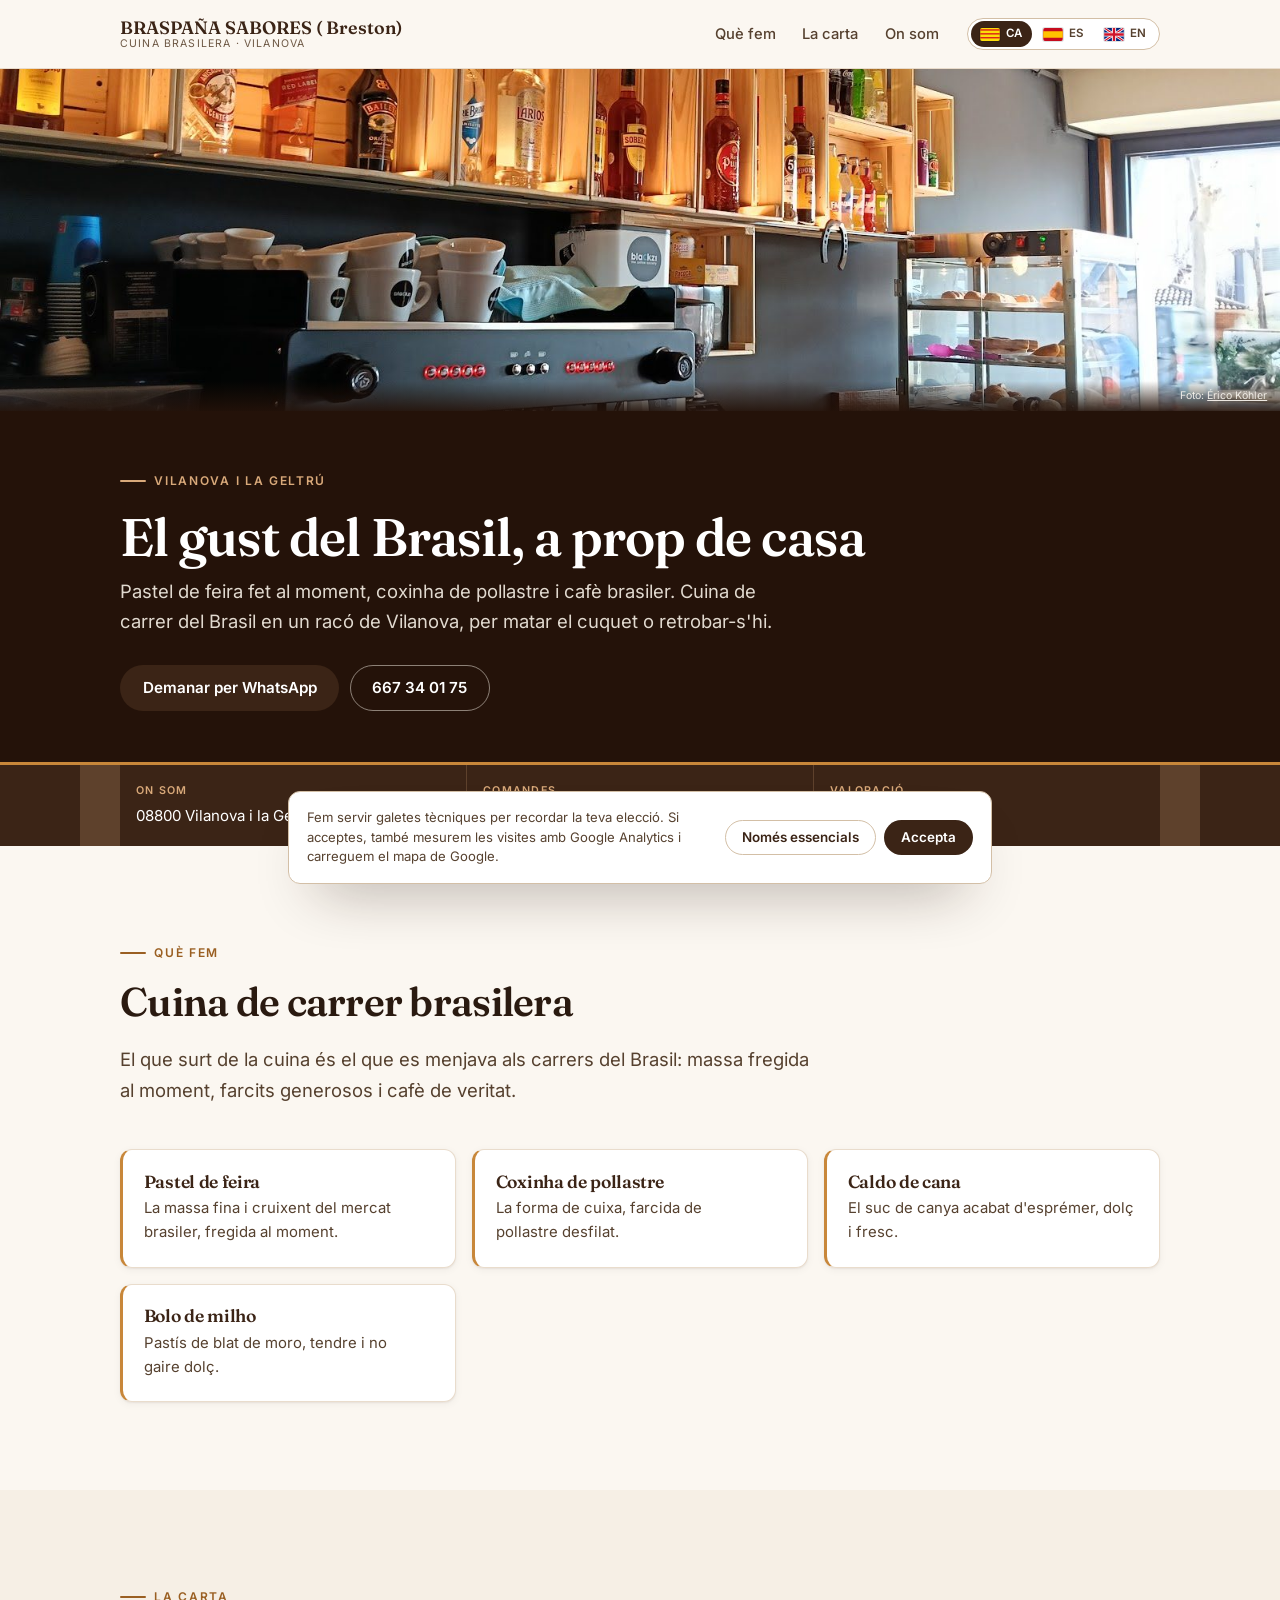
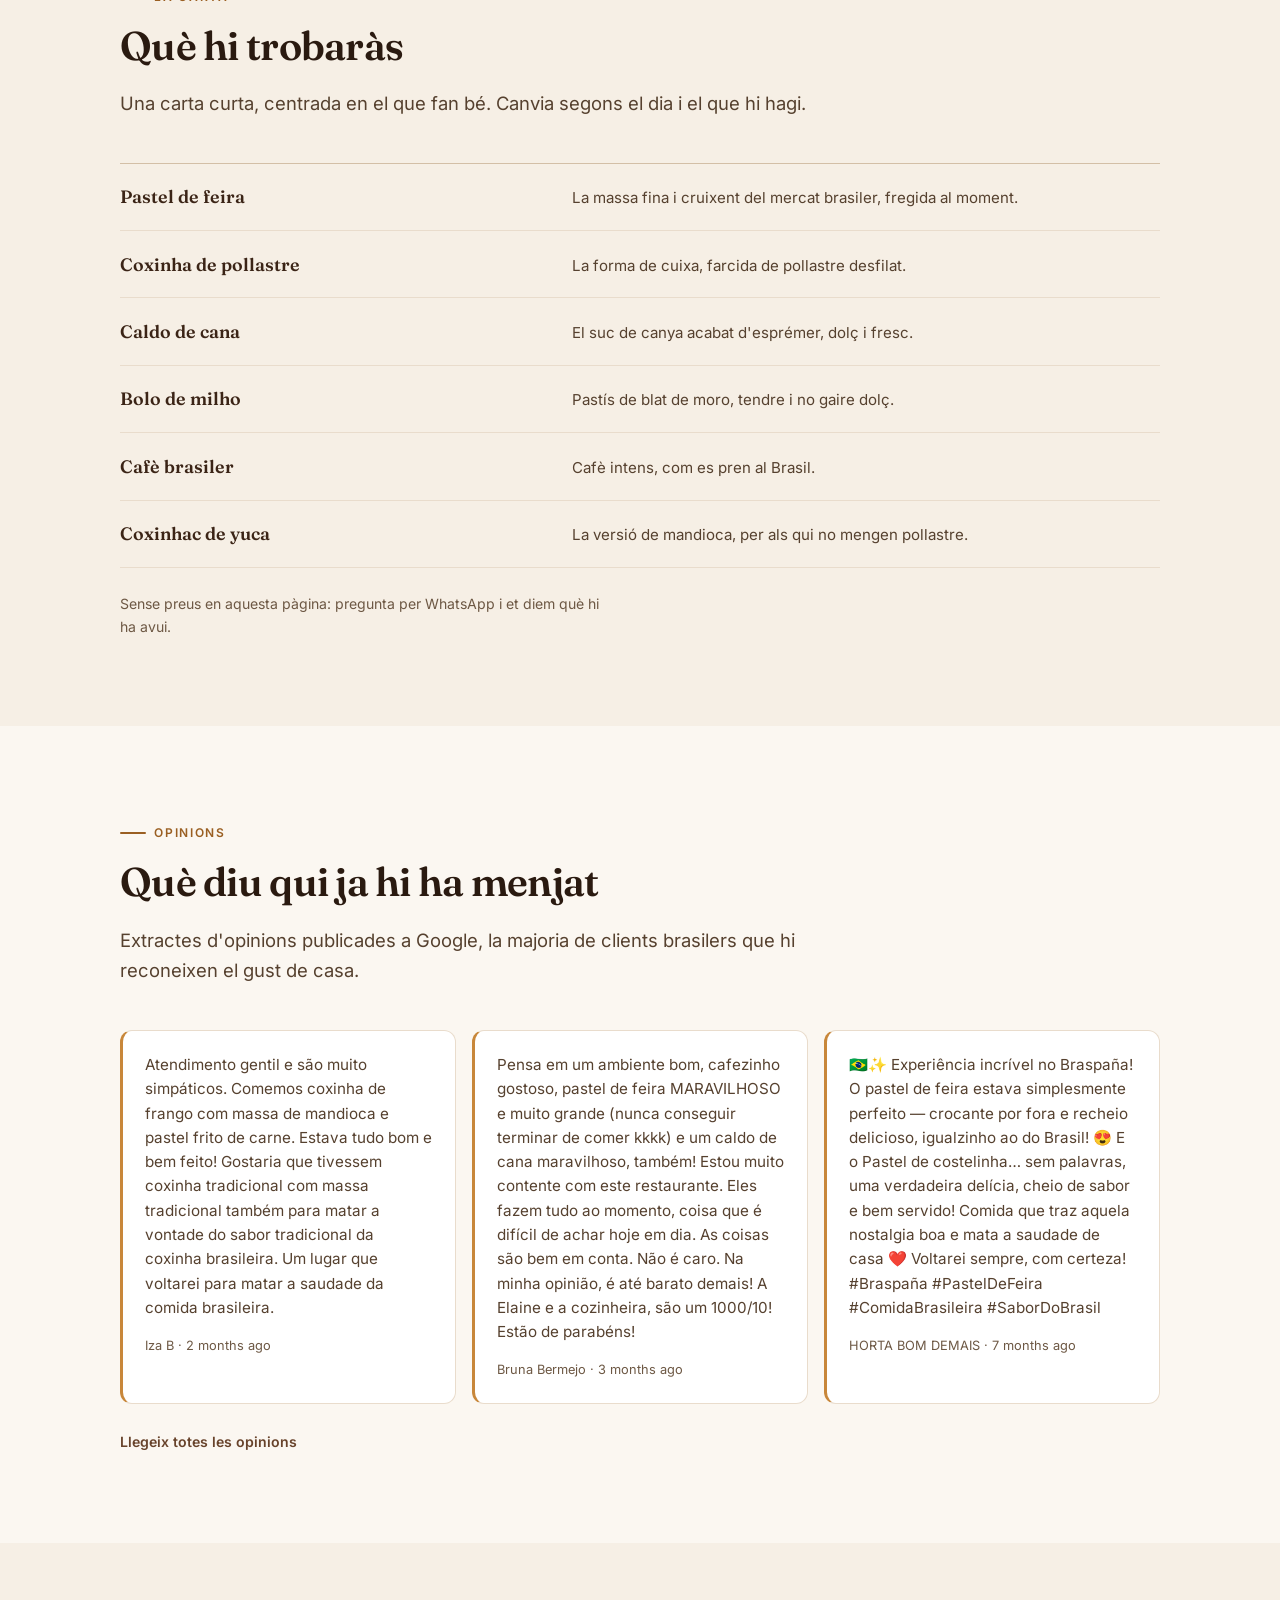
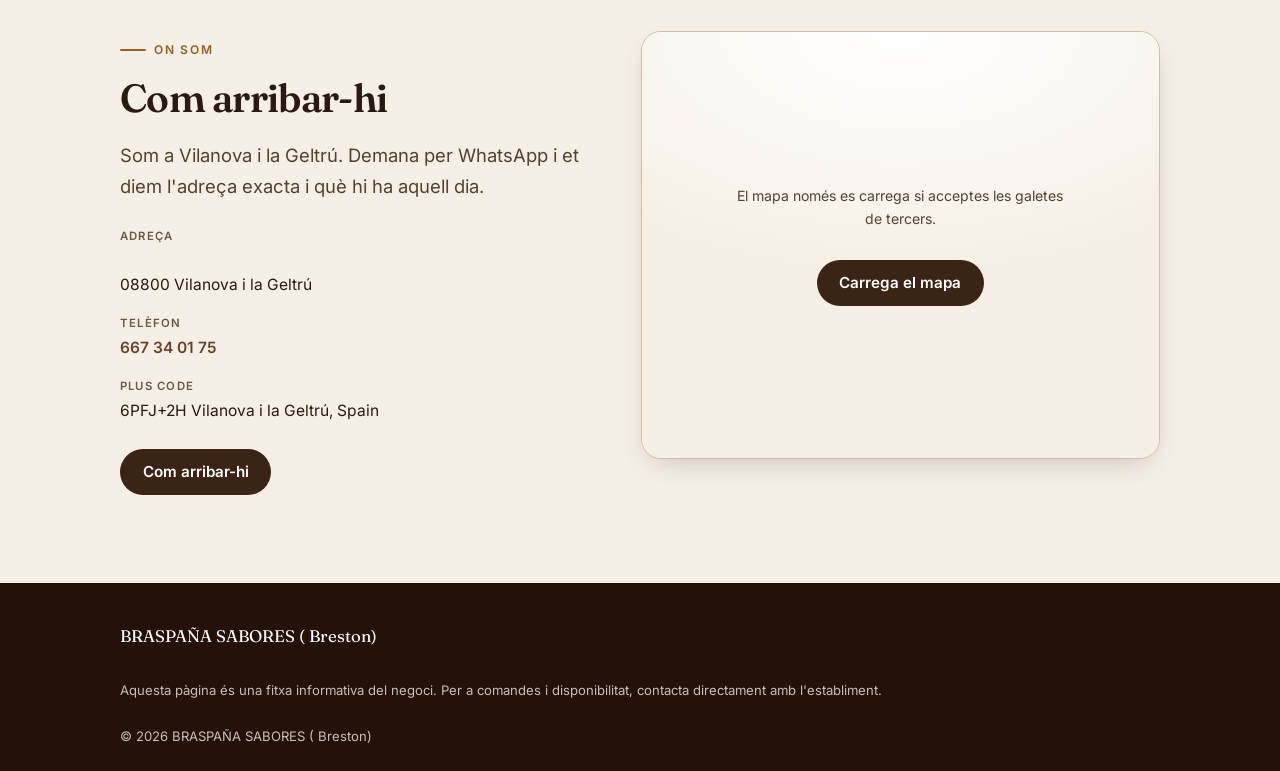
==== commit cbe683e6: "Rebuild on the current stack: shared components, subdomain URLs, S3 deploy" ====
--- a/index.html
+++ b/index.html
@@ -1,526 +1,285 @@
 <!DOCTYPE html>
-<html lang="es-ES" dir="ltr">
+<html lang="ca" dir="ltr">
 <head>
 <meta charset="utf-8">
-<meta name="viewport" content="width=device-width, initial-scale=1, viewport-fit=cover">
-<title>Braspaña Sabores — Pastelería y café brasileño en Vilanova i la Geltrú</title>
-<meta name="description" content="Braspaña Sabores, café y pastelería brasileña en Vilanova i la Geltrú. Pastel de feira, coxinha, caldo de cana, tapioca y açaí, hechos al momento. Abierto de lunes a sábado desde las 6:00.">
-<meta name="theme-color" content="#2a1810">
-<meta name="format-detection" content="telephone=no">
-
-<link rel="canonical" href="https://yourdataweb.github.io/braspana-sabores/">
-<link rel="alternate" hreflang="es" href="https://yourdataweb.github.io/braspana-sabores/">
-<link rel="alternate" hreflang="en" href="https://yourdataweb.github.io/braspana-sabores/en/">
-<link rel="alternate" hreflang="x-default" href="https://yourdataweb.github.io/braspana-sabores/">
-
-<meta property="og:type" content="business.business">
-<meta property="og:site_name" content="BRASPAÑA SABORES">
-<meta property="og:title" content="Braspaña Sabores — Sabor de Brasil en Vilanova">
-<meta property="og:description" content="Pastel de feira, coxinha, caldo de cana y açaí, hechos al momento. Café brasileño en Vilanova i la Geltrú.">
-<meta property="og:image" content="https://yourdataweb.github.io/braspana-sabores/assets/photos/og.png">
-<meta property="og:image:width" content="1200">
-<meta property="og:image:height" content="630">
-<meta property="og:url" content="https://yourdataweb.github.io/braspana-sabores/">
-<meta property="og:locale" content="es_ES">
-<meta property="og:locale:alternate" content="en_GB">
+<meta name="viewport" content="width=device-width, initial-scale=1">
+<title>Braspaña Sabores · Cuina brasilera a Vilanova i la Geltrú</title>
+<meta name="description" content="Pastel de feira, coxinha i cafè brasiler a Vilanova i la Geltrú. Cuina de carrer del Brasil, feta al moment. Demana per WhatsApp o telèfon: 667 34 01 75.">
+<meta name="theme-color" content="#3b2416">
+<meta name="robots" content="index, follow">
+<link rel="canonical" href="https://braspana-sabores.vilanovailageltru.info/">
+<meta property="og:type" content="website">
+<meta property="og:site_name" content="BRASPAÑA SABORES ( Breston)">
+<meta property="og:title" content="Braspaña Sabores · Cuina brasilera a Vilanova i la Geltrú">
+<meta property="og:description" content="Pastel de feira, coxinha i cafè brasiler a Vilanova i la Geltrú. Cuina de carrer del Brasil, feta al moment. Demana per WhatsApp o telèfon: 667 34 01 75.">
+<meta property="og:locale" content="ca_ES">
+<meta property="og:url" content="https://braspana-sabores.vilanovailageltru.info/">
+<meta property="og:image" content="https://braspana-sabores.vilanovailageltru.info/assets/img/og-image.jpg">
 <meta name="twitter:card" content="summary_large_image">
-<meta name="twitter:title" content="Braspaña Sabores — Sabor de Brasil en Vilanova">
-<meta name="twitter:description" content="Pastel de feira, coxinha, caldo de cana y açaí, hechos al momento. Café brasileño en Vilanova i la Geltrú.">
-<meta name="twitter:image" content="https://yourdataweb.github.io/braspana-sabores/assets/photos/og.png">
-
-<link rel="icon" href="./assets/photos/favicon.svg" type="image/svg+xml">
-<link rel="apple-touch-icon" href="./assets/photos/apple-touch-icon.png">
-<link rel="manifest" href="./manifest.webmanifest">
-
-<link rel="preconnect" href="https://fonts.googleapis.com">
-<link rel="preconnect" href="https://fonts.gstatic.com" crossorigin>
-<link href="https://fonts.googleapis.com/css2?family=Fraunces:ital,opsz,wght@0,9..144,500;0,9..144,700;0,9..144,900;1,9..144,400&family=Inter:wght@400;500;600;700&display=swap" rel="stylesheet">
+
+<link rel="alternate" hreflang="ca-ES" href="https://braspana-sabores.vilanovailageltru.info/">
+
+<link rel="alternate" hreflang="es-ES" href="https://braspana-sabores.vilanovailageltru.info/es/">
+
+<link rel="alternate" hreflang="en-GB" href="https://braspana-sabores.vilanovailageltru.info/en/">
+
+<link rel="alternate" hreflang="x-default" href="https://braspana-sabores.vilanovailageltru.info/">
+
+<link rel="icon" href="./assets/img/favicon.svg" type="image/svg+xml">
+<link rel="manifest" href="./site.webmanifest">
+<link rel="preload" href="./assets/fonts/fraunces-latin.woff2" as="font" type="font/woff2" crossorigin>
+<link rel="preload" href="./assets/fonts/inter-latin.woff2" as="font" type="font/woff2" crossorigin>
+<link rel="stylesheet" href="./assets/css/components.css">
 <link rel="stylesheet" href="./assets/css/styles.css">
-
+<script>
+  (function () {
+    var ID='G-71LT2Q093H', KEY='cookie-consent-v1', accepted=false;
+    try { accepted = localStorage.getItem(KEY) === 'accepted'; } catch (e) {}
+    window.dataLayer = window.dataLayer || [];
+    window.gtag = function(){ window.dataLayer.push(arguments); };
+    gtag('js', new Date());
+    gtag('consent','default',{ad_storage:'denied',ad_user_data:'denied',ad_personalization:'denied',analytics_storage:'denied'});
+    function load(){ if(window.__gaLoaded) return; window.__gaLoaded=true;
+      var s=document.createElement('script'); s.async=true;
+      s.src='https://www.googletagmanager.com/gtag/js?id='+ID; document.head.appendChild(s); gtag('config',ID); }
+    function grant(){ load(); gtag('consent','update',{ad_storage:'granted',ad_user_data:'granted',ad_personalization:'granted',analytics_storage:'granted'}); }
+    window.__analyticsConsent=function(ok){ try{localStorage.setItem(KEY, ok?'accepted':'essential');}catch(e){}
+      if(ok) grant(); };
+    if (accepted) grant();
+  })();
+</script>
 <script type="application/ld+json">{
   "@context": "https://schema.org",
   "@type": "CafeOrCoffeeShop",
-  "@id": "https://yourdataweb.github.io/braspana-sabores/",
-  "name": "BRASPAÑA SABORES",
-  "alternateName": "BRASPAÑA SABORES (Breston)",
-  "url": "https://yourdataweb.github.io/braspana-sabores/",
-  "image": "https://yourdataweb.github.io/braspana-sabores/assets/photos/og.png",
-  "description": "Braspaña Sabores, café y pastelería brasileña en Vilanova i la Geltrú. Pastel de feira, coxinha, caldo de cana, tapioca y açaí, hechos al momento. Abierto de lunes a sábado desde las 6:00.",
+  "@id": "https://braspana-sabores.vilanovailageltru.info/#business",
+  "name": "BRASPAÑA SABORES ( Breston)",
+  "url": "https://braspana-sabores.vilanovailageltru.info",
+  "image": "https://braspana-sabores.vilanovailageltru.info/assets/img/og-image.jpg",
+  "telephone": "+34667340175",
   "address": {
     "@type": "PostalAddress",
+    "streetAddress": "",
+    "postalCode": "08800",
     "addressLocality": "Vilanova i la Geltrú",
     "addressRegion": "Barcelona",
-    "postalCode": "08800",
     "addressCountry": "ES"
   },
   "geo": {
     "@type": "GeoCoordinates",
-    "latitude": 41.2225579,
-    "longitude": 1.7314826
+    "latitude": 41.222557900000005,
+    "longitude": 1.7314825999999999
   },
-  "telephone": "+34 667 34 01 75",
-  "inLanguage": "es-ES",
-  "priceRange": "€10–20",
-  "currenciesAccepted": "EUR",
-  "paymentAccepted": "Cash, Credit Card, Debit Card, Contactless",
-  "servesCuisine": "Brasileña",
+  "hasMap": "https://maps.google.com/?cid=14217888757547333980&g_mp=Cilnb29nbGUubWFwcy5wbGFjZXMudjEuUGxhY2VzLlNlYXJjaE5lYXJieRACGAQgAA",
+  "inLanguage": "ca",
   "aggregateRating": {
     "@type": "AggregateRating",
     "ratingValue": 4.7,
     "reviewCount": 58,
     "bestRating": 5,
     "worstRating": 1
-  },
-  "openingHoursSpecification": [
-    {
-      "@type": "OpeningHoursSpecification",
-      "dayOfWeek": [
-        "Monday",
-        "Tuesday",
-        "Wednesday",
-        "Thursday",
-        "Friday",
-        "Saturday"
-      ],
-      "opens": "06:00",
-      "closes": "21:30"
-    }
-  ],
-  "hasMap": "https://maps.google.com/?cid=14217888757547333980",
-  "sameAs": [
-    "https://maps.google.com/?cid=14217888757547333980"
-  ]
+  }
 }</script>
 </head>
 <body>
-
-<a class="skip" href="#main">Ir al contenido</a>
-
-<header class="site-header" id="top">
-  <div class="wrap header-inner">
-    <a class="brand" href="./" aria-label="Braspaña Sabores — inicio">
-      <span class="brand-mark" aria-hidden="true">
-        <svg viewBox="0 0 40 40" width="40" height="40" focusable="false">
-          <circle cx="20" cy="20" r="19" fill="#2a1810"/>
-          <circle cx="20" cy="20" r="15.5" fill="none" stroke="#c8a15a" stroke-width="1.4"/>
-          <path d="M13 15h11a3.5 3.5 0 0 1 0 7h-1" fill="none" stroke="#e8d5b0" stroke-width="1.8" stroke-linecap="round"/>
-          <path d="M13 15v6.5a4.5 4.5 0 0 0 4.5 4.5h2A4.5 4.5 0 0 0 24 21.5V15" fill="none" stroke="#e8d5b0" stroke-width="1.8" stroke-linejoin="round"/>
-          <path d="M16 10.5c0 1.2-1 1.6-1 2.8M20 10.5c0 1.2-1 1.6-1 2.8" stroke="#c8a15a" stroke-width="1.4" stroke-linecap="round"/>
-        </svg>
-      </span>
-      <span class="brand-text">
-        <span class="brand-name">Braspaña</span>
-        <span class="brand-sub">Pastelería brasileña · Vilanova i la Geltrú</span>
-      </span>
+<a class="skip-link" href="#main">Ves al contingut principal</a>
+
+<header class="header">
+  <div class="wrap header__inner">
+    <a class="brand" href="./">
+      <span class="brand__name">BRASPAÑA SABORES ( Breston)</span>
+      <span class="brand__sub">Cuina brasilera · Vilanova</span>
     </a>
-
-    <nav class="nav" aria-label="Navegación principal">
-      <a href="#about">La casa</a>
-      <a href="#specialties">Especialidades</a>
-      <a href="#reviews">Opiniones</a>
-      <a href="#visit">Visítanos</a>
+    <nav class="nav" id="site-nav" data-open="false" aria-label="Navegació principal">
+      <a href="#tostados">Què fem</a>
+      <a href="#carta">La carta</a>
+      <a href="#visitanos">On som</a>
     </nav>
-
-    <div class="header-tools">
-
-      <ul class="social-bar social-bar--header" aria-label="Redes sociales">
-        <a class="social-link" href="https://maps.google.com/?cid=14217888757547333980" target="_blank" rel="noopener noreferrer me"
-           aria-label="Google (se abre en una pestaña nueva)">
-          <svg viewBox="0 0 24 24" width="18" height="18" aria-hidden="true" focusable="false"><path fill="currentColor" d="M21.35 11.1H12v2.9h5.35c-.25 1.35-1.7 3.95-5.35 3.95A5.95 5.95 0 0 1 6 12a5.95 5.95 0 0 1 6-5.95c1.7 0 2.85.72 3.5 1.34l2.4-2.31C16.35 3.6 14.4 2.7 12 2.7A9.3 9.3 0 0 0 2.7 12 9.3 9.3 0 0 0 12 21.3c5.35 0 8.9-3.76 8.9-9.05 0-.6-.07-1.06-.15-1.15Z"/></svg>
+    <div class="header__tools">
+      <nav class="langs" aria-label="Canviar d&#39;idioma">
+        
+        <a class="langs__link" href="./" hreflang="ca" lang="ca" aria-current="true">
+          <span class="langs__flag" aria-hidden="true"><svg viewBox="0 0 24 16"><rect width="24" height="16" fill="#fcdd09"/><g fill="#da121a"><rect y="1.6" width="24" height="1.6"/><rect y="6.4" width="24" height="1.6"/><rect y="11.2" width="24" height="1.6"/></g></svg></span>
+          <span class="langs__code">ca</span>
+          <span class="sr-only">Català</span>
         </a>
-      </ul>
-
-      <div class="lang-switch lang-switch--header" role="group" aria-label="Cambiar idioma">
-        <a href="./" class="lang-opt is-active" lang="es" hreflang="es"
-           aria-label="Ver esta página en español" aria-current="true">ES</a>
-        <span class="lang-sep" aria-hidden="true">/</span>
-        <a href="en/" class="lang-opt" lang="en" hreflang="en"
-           aria-label="Ver esta página en inglés">EN</a>
-      </div>
-      <button class="nav-toggle" type="button" aria-expanded="false" aria-controls="mobile-nav"
-              aria-label="Abrir menú" data-label-open="Abrir menú" data-label-close="Cerrar menú">
-        <span></span><span></span><span></span>
+        
+        <a class="langs__link" href="./es/" hreflang="es" lang="es">
+          <span class="langs__flag" aria-hidden="true"><svg viewBox="0 0 24 16"><rect width="24" height="16" fill="#c60b1e"/><rect y="4" width="24" height="8" fill="#ffc400"/></svg></span>
+          <span class="langs__code">es</span>
+          <span class="sr-only">Español</span>
+        </a>
+        
+        <a class="langs__link" href="./en/" hreflang="en" lang="en">
+          <span class="langs__flag" aria-hidden="true"><svg viewBox="0 0 24 16"><rect width="24" height="16" fill="#00247d"/><path d="M0 0 24 16M24 0 0 16" stroke="#fff" stroke-width="3.2"/><path d="M0 0 24 16M24 0 0 16" stroke="#cf142b" stroke-width="1.6"/><path d="M12 0v16M0 8h24" stroke="#fff" stroke-width="5.2"/><path d="M12 0v16M0 8h24" stroke="#cf142b" stroke-width="3"/></svg></span>
+          <span class="langs__code">en</span>
+          <span class="sr-only">English</span>
+        </a>
+        
+      </nav>
+      <button class="nav-toggle" type="button" aria-expanded="false" aria-controls="site-nav" aria-label="Obre el menú de navegació">
+        <svg viewBox="0 0 24 24" width="22" height="22" fill="none" stroke="currentColor" stroke-width="2" stroke-linecap="round" aria-hidden="true"><path d="M4 7h16M4 12h16M4 17h16"/></svg>
       </button>
     </div>
-  </div>
-
-  <div class="mobile-nav" id="mobile-nav" hidden>
-    <nav aria-label="Navegación principal">
-      <a href="#about">La casa</a>
-      <a href="#specialties">Especialidades</a>
-      <a href="#reviews">Opiniones</a>
-      <a href="#visit">Visítanos</a>
-    </nav>
-
-      <ul class="social-bar social-bar--mobile" aria-label="Redes sociales">
-        <a class="social-link" href="https://maps.google.com/?cid=14217888757547333980" target="_blank" rel="noopener noreferrer me"
-           aria-label="Google (se abre en una pestaña nueva)">
-          <svg viewBox="0 0 24 24" width="18" height="18" aria-hidden="true" focusable="false"><path fill="currentColor" d="M21.35 11.1H12v2.9h5.35c-.25 1.35-1.7 3.95-5.35 3.95A5.95 5.95 0 0 1 6 12a5.95 5.95 0 0 1 6-5.95c1.7 0 2.85.72 3.5 1.34l2.4-2.31C16.35 3.6 14.4 2.7 12 2.7A9.3 9.3 0 0 0 2.7 12 9.3 9.3 0 0 0 12 21.3c5.35 0 8.9-3.76 8.9-9.05 0-.6-.07-1.06-.15-1.15Z"/></svg>
-        </a>
-      </ul>
-
-      <div class="lang-switch lang-switch--mobile" role="group" aria-label="Cambiar idioma">
-        <a href="./" class="lang-opt is-active" lang="es" hreflang="es"
-           aria-label="Ver esta página en español" aria-current="true">ES</a>
-        <span class="lang-sep" aria-hidden="true">/</span>
-        <a href="en/" class="lang-opt" lang="en" hreflang="en"
-           aria-label="Ver esta página en inglés">EN</a>
-      </div>
   </div>
 </header>
 
 <main id="main">
-
   <section class="hero" aria-labelledby="hero-title">
-    <div class="hero-media" aria-hidden="true">
-      <img src="./assets/photos/hero.svg" alt="" width="1600" height="900" fetchpriority="high" decoding="async">
-      <div class="hero-scrim"></div>
-    </div>
-
-    <div class="wrap hero-inner">
-      <p class="hero-eyebrow">
-        <span class="dot" id="status-dot" aria-hidden="true"></span>
-        <span id="open-status"
-              data-open-template="Abierto ahora · hasta las {close}"
-              data-closed-template="Cerrado · abre {open}"
-              data-closed-today="Hoy cerrado"
-              data-today-label="Hoy"
-              data-closed-label="Cerrado">Abierto de lunes a sábado · desde las 6:00</span>
-      </p>
-
-      <h1 id="hero-title">Sabor de Brasil,<br>hecho al momento.</h1>
-      <p class="hero-lede">Pastel de feira crujiente, coxinha recién frita, caldo de cana frío y un café como el de casa. En Vilanova i la Geltrú, desde las seis de la mañana.</p>
-
-      <div class="hero-actions">
-        <a class="btn btn-primary" href="#visit">Cómo llegar</a>
-        <a class="btn btn-ghost" href="https://wa.me/34667340175" target="_blank" rel="noopener noreferrer"><svg viewBox="0 0 24 24" width="20" height="20" aria-hidden="true" focusable="false"><path fill="currentColor" d="M12.04 2C6.58 2 2.13 6.45 2.13 11.91c0 1.75.46 3.45 1.32 4.95L2 22l5.25-1.38a9.9 9.9 0 0 0 4.79 1.22h.01c5.46 0 9.91-4.45 9.91-9.91S17.5 2 12.04 2Zm0 18.15h-.01a8.2 8.2 0 0 1-4.19-1.15l-.3-.18-3.12.82.83-3.04-.2-.31a8.19 8.19 0 0 1-1.26-4.38c0-4.54 3.7-8.24 8.25-8.24 2.2 0 4.27.86 5.83 2.42a8.2 8.2 0 0 1 2.41 5.83c0 4.54-3.7 8.23-8.24 8.23Zm4.52-6.16c-.25-.12-1.47-.72-1.69-.81-.23-.08-.39-.12-.56.13-.16.24-.64.8-.79.97-.14.16-.29.19-.54.06-.25-.12-1.05-.39-1.99-1.23-.74-.66-1.23-1.47-1.38-1.72-.14-.25-.01-.38.11-.51.11-.11.25-.29.37-.43.12-.14.16-.25.25-.41.08-.17.04-.31-.02-.43-.06-.12-.56-1.34-.76-1.84-.2-.48-.4-.42-.56-.43h-.47c-.17 0-.43.06-.66.31-.23.25-.87.85-.87 2.07s.89 2.4 1.02 2.56c.12.17 1.75 2.67 4.25 3.74.59.26 1.05.41 1.41.52.59.19 1.13.16 1.56.1.48-.07 1.47-.6 1.68-1.18.21-.58.21-1.07.14-1.18-.06-.1-.22-.16-.47-.28Z"/></svg>WhatsApp<span class="sr-only"> (se abre en una pestaña nueva)</span></a>
-      </div>
-
-      <ul class="hero-stats" aria-label="De un vistazo">
-        <li>
-          <span class="stat-value">4,7</span>
-          <span class="stat-label">sobre 5 en Google</span>
-        </li>
-        <li>
-          <span class="stat-value">58</span>
-          <span class="stat-label">reseñas en Google</span>
-        </li>
-        <li>
-          <span class="stat-value">€10–20</span>
-          <span class="stat-label">por persona</span>
-        </li>
+    
+    <figure class="hero__media">
+      <img src="./assets/img/hero-photo.jpg" alt="foto de Braspaña Sabores" width="1600" height="1205" fetchpriority="high" decoding="async">
+      
+      <figcaption data-photo-credit>Foto: <a href="https://maps.google.com/maps/contrib/114455813075711775706" target="_blank" rel="noopener nofollow">Érico Köhler</a></figcaption>
+      
+    </figure>
+    
+    <div class="wrap hero__body">
+      <p class="eyebrow">Vilanova i la Geltrú</p>
+      <h1 id="hero-title">El gust del Brasil, a prop de casa</h1>
+      <p class="hero__lede">Pastel de feira fet al moment, coxinha de pollastre i cafè brasiler. Cuina de carrer del Brasil en un racó de Vilanova, per matar el cuquet o retrobar-s&#39;hi.</p>
+      <div class="hero__actions">
+        
+        <a class="btn btn--primary" href="https://wa.me/34667340175" target="_blank" rel="noopener">Demanar per WhatsApp</a>
+        
+        <a class="btn btn--ghost" href="tel:+34667340175">667 34 01 75</a>
+      </div>
+    </div>
+  </section>
+
+  <section class="strip" aria-label="Informació pràctica">
+    <div class="wrap strip__grid">
+      <div><span class="strip__k">On som</span><span class="strip__v">08800 Vilanova i la Geltrú</span></div>
+      <div><span class="strip__k">Comandes</span><span class="strip__v">Per WhatsApp o telèfon</span></div>
+      <div><span class="strip__k">Valoració</span><span class="strip__v">4.7/5 · 58 opinions</span></div>
+    </div>
+  </section>
+
+  <section class="section roast" id="tostados" aria-labelledby="roast-title">
+    <div class="wrap">
+      <div class="head reveal">
+        <p class="eyebrow">Què fem</p>
+        <h2 id="roast-title">Cuina de carrer brasilera</h2>
+        <p class="lead">El que surt de la cuina és el que es menjava als carrers del Brasil: massa fregida al moment, farcits generosos i cafè de veritat.</p>
+      </div>
+      <ul class="roastgrid">
+        
+        <li class="bean reveal"><h3>Pastel de feira</h3><p>La massa fina i cruixent del mercat brasiler, fregida al moment.</p></li>
+        
+        <li class="bean reveal"><h3>Coxinha de pollastre</h3><p>La forma de cuixa, farcida de pollastre desfilat.</p></li>
+        
+        <li class="bean reveal"><h3>Caldo de cana</h3><p>El suc de canya acabat d&#39;esprémer, dolç i fresc.</p></li>
+        
+        <li class="bean reveal"><h3>Bolo de milho</h3><p>Pastís de blat de moro, tendre i no gaire dolç.</p></li>
+        
       </ul>
     </div>
   </section>
 
-  <section class="section about" id="about" aria-labelledby="about-title">
-    <div class="wrap about-grid">
-      <div class="about-copy">
-        <p class="eyebrow">La casa</p>
-        <h2 id="about-title">Comida brasileña de verdad,<br>a un paso de casa.</h2>
-        <p>Braspaña nació de la saudade: esa nostalgia concreta de un pastel de feira recién sacado del aceite, de un vaso de caldo de cana helado, de una coxinha que sabe exactamente a lo que tiene que saber.</p>
-        <p>Aquí todo se hace al momento, en pequeñas tandas, como se hace en Brasil. No hay atajos ni congelados: hay masa, hay relleno y hay alguien friendo para ti cuando lo pides.</p>
-        <p class="about-note">Abrimos a las 6:00, de lunes a sábado.</p>
-      </div>
-
-      <div class="about-card">
-        <div class="about-card-media">
-          <img src="./assets/photos/hero.svg" alt="Pastel de feira" width="800" height="600" loading="lazy" decoding="async">
+  <section class="section section--tint carta" id="carta" aria-labelledby="carta-title">
+    <div class="wrap">
+      <div class="head reveal">
+        <p class="eyebrow">La carta</p>
+        <h2 id="carta-title">Què hi trobaràs</h2>
+        <p class="lead">Una carta curta, centrada en el que fan bé. Canvia segons el dia i el que hi hagi.</p>
+      </div>
+      <dl class="pricelist">
+        
+        <div class="pricelist__row reveal"><dt>Pastel de feira</dt><dd>La massa fina i cruixent del mercat brasiler, fregida al moment.</dd></div>
+        
+        <div class="pricelist__row reveal"><dt>Coxinha de pollastre</dt><dd>La forma de cuixa, farcida de pollastre desfilat.</dd></div>
+        
+        <div class="pricelist__row reveal"><dt>Caldo de cana</dt><dd>El suc de canya acabat d&#39;esprémer, dolç i fresc.</dd></div>
+        
+        <div class="pricelist__row reveal"><dt>Bolo de milho</dt><dd>Pastís de blat de moro, tendre i no gaire dolç.</dd></div>
+        
+        <div class="pricelist__row reveal"><dt>Cafè brasiler</dt><dd>Cafè intens, com es pren al Brasil.</dd></div>
+        
+        <div class="pricelist__row reveal"><dt>Coxinhac de yuca</dt><dd>La versió de mandioca, per als qui no mengen pollastre.</dd></div>
+        
+      </dl>
+      <p class="note">Sense preus en aquesta pàgina: pregunta per WhatsApp i et diem què hi ha avui.</p>
+    </div>
+  </section>
+
+  <section class="section guestvoices" id="reviews" aria-labelledby="reviews-title">
+    <div class="wrap">
+      <div class="head reveal">
+        <p class="eyebrow">Opinions</p>
+        <h2 id="reviews-title">Què diu qui ja hi ha menjat</h2>
+        <p class="lead">Extractes d&#39;opinions publicades a Google, la majoria de clients brasilers que hi reconeixen el gust de casa.</p>
+      </div>
+      <div class="quotes">
+        
+        <figure class="quote reveal">
+          <blockquote><p>Atendimento gentil e são muito simpáticos. Comemos coxinha de frango com massa de mandioca e pastel frito de carne. Estava tudo bom e bem feito! Gostaria que tivessem coxinha tradicional com massa tradicional também para matar a vontade do sabor tradicional da coxinha brasileira. Um lugar que voltarei para matar a saudade da comida brasileira.</p></blockquote>
+          <figcaption>Iza B · 2 months ago</figcaption>
+        </figure>
+        
+        <figure class="quote reveal">
+          <blockquote><p>Pensa em um ambiente bom, cafezinho gostoso, pastel de feira MARAVILHOSO e muito grande (nunca conseguir terminar de comer kkkk) e um caldo de cana maravilhoso, também! Estou muito contente com este restaurante. Eles fazem tudo ao momento, coisa que é difícil de achar hoje em dia. As coisas são bem em conta. Não é caro. Na minha opinião, é até barato demais! A Elaine e a cozinheira, são um 1000/10!
+Estão de parabéns!</p></blockquote>
+          <figcaption>Bruna Bermejo · 3 months ago</figcaption>
+        </figure>
+        
+        <figure class="quote reveal">
+          <blockquote><p>🇧🇷✨ Experiência incrível no Braspaña!
+
+O pastel de feira estava simplesmente perfeito — crocante por fora e recheio delicioso, igualzinho ao do Brasil! 😍 E o Pastel de costelinha… sem palavras, uma verdadeira delícia, cheio de sabor e bem servido!
+
+Comida que traz aquela nostalgia boa e mata a saudade de casa ❤️
+Voltarei sempre, com certeza!
+
+#Braspaña #PastelDeFeira #ComidaBrasileira #SaborDoBrasil</p></blockquote>
+          <figcaption>HORTA BOM DEMAIS · 7 months ago</figcaption>
+        </figure>
+        
+      </div>
+      <a class="morelink" href="https://www.google.com/maps/place//data=!4m4!3m3!1s0x12a386e6d2f0cec5:0xc550167ed1a0f95c!9m1!1b1?g_mp=Cilnb29nbGUubWFwcy5wbGFjZXMudjEuUGxhY2VzLlNlYXJjaE5lYXJieRACGAQgAA" target="_blank" rel="noopener">Llegeix totes les opinions</a>
+    </div>
+  </section>
+
+  <section class="section section--tint location" id="visitanos" aria-labelledby="visit-title">
+    <div class="wrap visit">
+      <div class="reveal">
+        <p class="eyebrow">On som</p>
+        <h2 id="visit-title">Com arribar-hi</h2>
+        <p class="lead">Som a Vilanova i la Geltrú. Demana per WhatsApp i et diem l&#39;adreça exacta i què hi ha aquell dia.</p>
+        <dl class="visitlist">
+          <div><dt>Adreça</dt><dd><br>08800 Vilanova i la Geltrú</dd></div>
+          <div><dt>Telèfon</dt><dd><a href="tel:+34667340175">667 34 01 75</a></dd></div>
+          <div><dt>Plus Code</dt><dd>6PFJ+2H Vilanova i la Geltrú, Spain</dd></div>
+        </dl>
+        <div class="visit__actions">
+          <a class="btn btn--primary" href="https://www.google.com/maps/dir/?api=1&amp;destination=41.222557900000005,1.7314825999999999" target="_blank" rel="noopener">Com arribar-hi</a>
         </div>
-        <dl class="about-facts">
-          <div>
-            <dt>Dónde estamos</dt>
-            <dd>08800 Vilanova i la Geltrú<br>Barcelona</dd>
-          </div>
-          <div>
-            <dt>Teléfono</dt>
-            <dd><a href="tel:+34667340175">667 34 01 75</a></dd>
-          </div>
-          <div>
-            <dt>Horario</dt>
-            <dd>Lunes a sábado, desde las 6:00</dd>
-          </div>
-          <div>
-            <dt>Qué somos</dt>
-            <dd>Cafetería y tienda de comida brasileña</dd>
-          </div>
-        </dl>
-      </div>
-    </div>
-  </section>
-
-  <section class="section specialties" id="specialties" aria-labelledby="specialties-title">
-    <div class="wrap">
-      <p class="eyebrow">Especialidades</p>
-      <h2 id="specialties-title">Lo que sale de la freidora</h2>
-
-      <ul class="specialty-grid">
-        <li class="specialty">
-          <span class="specialty-icon" aria-hidden="true">
-            <svg viewBox="0 0 24 24" width="30" height="30" focusable="false"><path d="M4 12c0-3.3 3.6-6 8-6s8 2.7 8 6-3.6 6-8 6-8-2.7-8-6Z" fill="none" stroke="currentColor" stroke-width="1.8"/><path d="M7.5 10.5c2-1.2 7-1.2 9 0" stroke="currentColor" stroke-width="1.5" stroke-linecap="round" fill="none"/><path d="M8 14.5h8" stroke="currentColor" stroke-width="1.5" stroke-linecap="round" fill="none"/></svg>
-          </span>
-          <h3>Pastel de feira</h3>
-          <p>Masa fina y crujiente, frita al momento. El clásico de cualquier feria brasileña, del tamaño que no te acabas.</p>
-        </li>
-        <li class="specialty">
-          <span class="specialty-icon" aria-hidden="true">
-            <svg viewBox="0 0 24 24" width="30" height="30" focusable="false"><path d="M12 3.5c3 0 5.5 3 5.5 6.6 0 3.3-2.2 5.4-3.4 6.6-.8.8-1.4 1.8-2.1 1.8s-1.3-1-2.1-1.8c-1.2-1.2-3.4-3.3-3.4-6.6C6.5 6.5 9 3.5 12 3.5Z" fill="none" stroke="currentColor" stroke-width="1.8" stroke-linejoin="round"/><path d="M9.5 8.5c0 1.6.5 2.6 1.4 3.4" stroke="currentColor" stroke-width="1.4" stroke-linecap="round" fill="none"/></svg>
-          </span>
-          <h3>Coxinha</h3>
-          <p>Pollo desmenuzado envuelto en masa de mandioca, empanada y frita. Con forma de gota, como debe ser.</p>
-        </li>
-        <li class="specialty">
-          <span class="specialty-icon" aria-hidden="true">
-            <svg viewBox="0 0 24 24" width="30" height="30" focusable="false"><path d="M8 21V9a4 4 0 0 1 8 0v12" fill="none" stroke="currentColor" stroke-width="1.8" stroke-linecap="round"/><path d="M8 12.5h8M8 16.5h8" stroke="currentColor" stroke-width="1.4" stroke-linecap="round"/><path d="M10.5 5.5c.8-.6 2.2-.6 3 0" stroke="currentColor" stroke-width="1.4" stroke-linecap="round" fill="none"/></svg>
-          </span>
-          <h3>Caldo de cana</h3>
-          <p>Caña de azúcar exprimida al momento, servida bien fría. Dulce, ligero, imposible de imitar.</p>
-        </li>
-        <li class="specialty">
-          <span class="specialty-icon" aria-hidden="true">
-            <svg viewBox="0 0 24 24" width="30" height="30" focusable="false"><circle cx="12" cy="12" r="8.2" fill="none" stroke="currentColor" stroke-width="1.8"/><path d="M7.5 12.5c1.5-1.2 3-1.2 4.5 0s3 1.2 4.5 0" stroke="currentColor" stroke-width="1.5" stroke-linecap="round" fill="none"/><circle cx="9.5" cy="9.5" r=".9" fill="currentColor"/><circle cx="14" cy="9" r=".7" fill="currentColor"/></svg>
-          </span>
-          <h3>Tapioca recheada</h3>
-          <p>Tortita de almidón de mandioca con relleno a tu gusto. Sin gluten y hecha en un minuto.</p>
-        </li>
-        <li class="specialty">
-          <span class="specialty-icon" aria-hidden="true">
-            <svg viewBox="0 0 24 24" width="30" height="30" focusable="false"><path d="M5 10h14l-1.6 8.2a2 2 0 0 1-2 1.8H8.6a2 2 0 0 1-2-1.8L5 10Z" fill="none" stroke="currentColor" stroke-width="1.8" stroke-linejoin="round"/><path d="M8.5 10c0-2.5 1.5-4.5 3.5-4.5S15.5 7.5 15.5 10" fill="none" stroke="currentColor" stroke-width="1.6"/><circle cx="10" cy="14" r="1" fill="currentColor"/><circle cx="14" cy="14.5" r="1" fill="currentColor"/></svg>
-          </span>
-          <h3>Açaí</h3>
-          <p>Açaí cremoso con fruta y granola. Frío, espeso, con el sabor justo del norte de Brasil.</p>
-        </li>
-        <li class="specialty">
-          <span class="specialty-icon" aria-hidden="true">
-            <svg viewBox="0 0 24 24" width="30" height="30" focusable="false"><path d="M5 9h11v5a5 5 0 0 1-5 5H10a5 5 0 0 1-5-5V9Z" fill="none" stroke="currentColor" stroke-width="1.8" stroke-linejoin="round"/><path d="M16 10.5h1.6a2.4 2.4 0 0 1 0 4.8H16" fill="none" stroke="currentColor" stroke-width="1.8" stroke-linecap="round"/><path d="M8 5.5c0 1-.8 1.3-.8 2.2M11.5 5.5c0 1-.8 1.3-.8 2.2" stroke="currentColor" stroke-width="1.4" stroke-linecap="round"/></svg>
-          </span>
-          <h3>Café brasileño</h3>
-          <p>Café de verdad, servido como se sirve en Brasil: pequeño, caliente y sin ceremonia.</p>
-        </li></ul>
-
-      <div class="feature-columns"><div class="cap-inner">
-        <div class="cap-group">
-          <h4>Servicio</h4>
-          <ul class="cap-list"><li class="cap is-yes">
-            <svg viewBox="0 0 24 24" aria-hidden="true" class="cap-icon"><path d="m4 12.5 5 5L20 6.5" fill="none" stroke="currentColor" stroke-width="2.4" stroke-linecap="round" stroke-linejoin="round"/></svg>
-            <span>Para comer en el local</span></li><li class="cap is-yes">
-            <svg viewBox="0 0 24 24" aria-hidden="true" class="cap-icon"><path d="m4 12.5 5 5L20 6.5" fill="none" stroke="currentColor" stroke-width="2.4" stroke-linecap="round" stroke-linejoin="round"/></svg>
-            <span>Para llevar</span></li></ul>
-        </div>
-        <div class="cap-group">
-          <h4>Comida y bebida</h4>
-          <ul class="cap-list"><li class="cap is-yes">
-            <svg viewBox="0 0 24 24" aria-hidden="true" class="cap-icon"><path d="m4 12.5 5 5L20 6.5" fill="none" stroke="currentColor" stroke-width="2.4" stroke-linecap="round" stroke-linejoin="round"/></svg>
-            <span>Café</span></li><li class="cap is-yes">
-            <svg viewBox="0 0 24 24" aria-hidden="true" class="cap-icon"><path d="m4 12.5 5 5L20 6.5" fill="none" stroke="currentColor" stroke-width="2.4" stroke-linecap="round" stroke-linejoin="round"/></svg>
-            <span>Comida brasileña</span></li></ul>
-        </div>
-        <div class="cap-group">
-          <h4>Aparcamiento</h4>
-          <ul class="cap-list"><li class="cap is-yes">
-            <svg viewBox="0 0 24 24" aria-hidden="true" class="cap-icon"><path d="m4 12.5 5 5L20 6.5" fill="none" stroke="currentColor" stroke-width="2.4" stroke-linecap="round" stroke-linejoin="round"/></svg>
-            <span>Aparcamiento gratuito en la calle</span></li></ul>
-        </div>
-        <div class="cap-group">
-          <h4>Accesibilidad</h4>
-          <ul class="cap-list"><li class="cap is-yes">
-            <svg viewBox="0 0 24 24" aria-hidden="true" class="cap-icon"><path d="m4 12.5 5 5L20 6.5" fill="none" stroke="currentColor" stroke-width="2.4" stroke-linecap="round" stroke-linejoin="round"/></svg>
-            <span>Entrada accesible en silla de ruedas</span></li></ul>
-        </div>
-        <div class="cap-group">
-          <h4>Pagos</h4>
-          <ul class="cap-list"><li class="cap is-yes">
-            <svg viewBox="0 0 24 24" aria-hidden="true" class="cap-icon"><path d="m4 12.5 5 5L20 6.5" fill="none" stroke="currentColor" stroke-width="2.4" stroke-linecap="round" stroke-linejoin="round"/></svg>
-            <span>Tarjetas de crédito</span></li><li class="cap is-yes">
-            <svg viewBox="0 0 24 24" aria-hidden="true" class="cap-icon"><path d="m4 12.5 5 5L20 6.5" fill="none" stroke="currentColor" stroke-width="2.4" stroke-linecap="round" stroke-linejoin="round"/></svg>
-            <span>Tarjetas de débito</span></li><li class="cap is-yes">
-            <svg viewBox="0 0 24 24" aria-hidden="true" class="cap-icon"><path d="m4 12.5 5 5L20 6.5" fill="none" stroke="currentColor" stroke-width="2.4" stroke-linecap="round" stroke-linejoin="round"/></svg>
-            <span>Pago sin contacto (NFC)</span></li></ul>
-        </div>
-      </div></div>
-    </div>
-  </section>
-
-  <section class="section reviews" id="reviews" aria-labelledby="reviews-title">
-    <div class="wrap">
-      <div class="reviews-head">
-        <div>
-          <p class="eyebrow">Lo que dicen</p>
-          <h2 id="reviews-title">Casi todo el mundo vuelve</h2>
-        </div>
-        <div class="rating-badge" role="img" aria-label="Valoración de 4,7 sobre 5 basada en 58 reseñas de Google">
-          <span class="rating-star" aria-hidden="true">
-            <svg viewBox="0 0 24 24" width="56" height="56" focusable="false"><path fill="currentColor" d="m12 2.6 2.9 5.88 6.49.94-4.7 4.58 1.11 6.46L12 17.4l-5.8 3.06 1.1-6.46-4.69-4.58 6.49-.94L12 2.6Z"/></svg>
-          </span>
-          <span class="rating-body">
-            <span class="rating-value">4,7</span>
-            <span class="rating-meta"><span>58 reseñas</span> en Google</span>
-          </span>
-        </div>
-      </div>
-
-      <ul class="review-grid" id="review-grid">
-        <li class="review">
-          <span class="review-stars" aria-label="5 / 5"><span class=""><svg viewBox="0 0 24 24" fill="currentColor" aria-hidden="true" focusable="false"><path d="m12 2.6 2.9 5.88 6.49.94-4.7 4.58 1.11 6.46L12 17.4l-5.8 3.06 1.1-6.46-4.69-4.58 6.49-.94L12 2.6Z"/></svg></span><span class=""><svg viewBox="0 0 24 24" fill="currentColor" aria-hidden="true" focusable="false"><path d="m12 2.6 2.9 5.88 6.49.94-4.7 4.58 1.11 6.46L12 17.4l-5.8 3.06 1.1-6.46-4.69-4.58 6.49-.94L12 2.6Z"/></svg></span><span class=""><svg viewBox="0 0 24 24" fill="currentColor" aria-hidden="true" focusable="false"><path d="m12 2.6 2.9 5.88 6.49.94-4.7 4.58 1.11 6.46L12 17.4l-5.8 3.06 1.1-6.46-4.69-4.58 6.49-.94L12 2.6Z"/></svg></span><span class=""><svg viewBox="0 0 24 24" fill="currentColor" aria-hidden="true" focusable="false"><path d="m12 2.6 2.9 5.88 6.49.94-4.7 4.58 1.11 6.46L12 17.4l-5.8 3.06 1.1-6.46-4.69-4.58 6.49-.94L12 2.6Z"/></svg></span><span class=""><svg viewBox="0 0 24 24" fill="currentColor" aria-hidden="true" focusable="false"><path d="m12 2.6 2.9 5.88 6.49.94-4.7 4.58 1.11 6.46L12 17.4l-5.8 3.06 1.1-6.46-4.69-4.58 6.49-.94L12 2.6Z"/></svg></span></span>
-          <blockquote>
-            <p lang="pt">Pensa em um ambiente bom, cafezinho gostoso, pastel de feira MARAVILHOSO e muito grande (nunca conseguir terminar de comer kkkk) e um caldo de cana maravilhoso, também! Estou muito contente com este restaurante. Eles fazem tudo ao momento, coisa que é difícil de achar hoje em dia. As coisas são bem em conta. Não é caro. Na minha opinião, é até barato demais! A Elaine e a cozinheira, são um 1000/10!</p>
-            <span class="review-lang">Original en portugués</span>
-          </blockquote>
-          <footer>
-            <span class="review-avatar">
-              <span class="review-avatar-fallback" aria-hidden="true">B</span><img src="https://lh3.googleusercontent.com/a-/ALV-UjUuWdfSBLdZvUuO2n6qh6kpOd80tL82RURSRgVW0wK7sebaZMYd3A=s128-c0x00000000-cc-rp-mo-ba3" alt="" width="44" height="44" loading="lazy" decoding="async" referrerpolicy="no-referrer" onerror="this.remove()">
-            </span>
-            <span class="review-meta">
-              <strong>Bruna Bermejo</strong>
-              <small>hace 3 meses</small>
-            </span>
-          </footer>
-        </li>
-        <li class="review">
-          <span class="review-stars" aria-label="5 / 5"><span class=""><svg viewBox="0 0 24 24" fill="currentColor" aria-hidden="true" focusable="false"><path d="m12 2.6 2.9 5.88 6.49.94-4.7 4.58 1.11 6.46L12 17.4l-5.8 3.06 1.1-6.46-4.69-4.58 6.49-.94L12 2.6Z"/></svg></span><span class=""><svg viewBox="0 0 24 24" fill="currentColor" aria-hidden="true" focusable="false"><path d="m12 2.6 2.9 5.88 6.49.94-4.7 4.58 1.11 6.46L12 17.4l-5.8 3.06 1.1-6.46-4.69-4.58 6.49-.94L12 2.6Z"/></svg></span><span class=""><svg viewBox="0 0 24 24" fill="currentColor" aria-hidden="true" focusable="false"><path d="m12 2.6 2.9 5.88 6.49.94-4.7 4.58 1.11 6.46L12 17.4l-5.8 3.06 1.1-6.46-4.69-4.58 6.49-.94L12 2.6Z"/></svg></span><span class=""><svg viewBox="0 0 24 24" fill="currentColor" aria-hidden="true" focusable="false"><path d="m12 2.6 2.9 5.88 6.49.94-4.7 4.58 1.11 6.46L12 17.4l-5.8 3.06 1.1-6.46-4.69-4.58 6.49-.94L12 2.6Z"/></svg></span><span class=""><svg viewBox="0 0 24 24" fill="currentColor" aria-hidden="true" focusable="false"><path d="m12 2.6 2.9 5.88 6.49.94-4.7 4.58 1.11 6.46L12 17.4l-5.8 3.06 1.1-6.46-4.69-4.58 6.49-.94L12 2.6Z"/></svg></span></span>
-          <blockquote>
-            <p lang="pt">Atendimento gentil e são muito simpáticos. Comemos coxinha de frango com massa de mandioca e pastel frito de carne. Estava tudo bom e bem feito! Gostaria que tivessem coxinha tradicional com massa tradicional também para matar a vontade do sabor tradicional da coxinha brasileira. Um lugar que voltarei para matar a saudade da comida brasileira.</p>
-            <span class="review-lang">Original en portugués</span>
-          </blockquote>
-          <footer>
-            <span class="review-avatar">
-              <span class="review-avatar-fallback" aria-hidden="true">I</span><img src="https://lh3.googleusercontent.com/a-/ALV-UjWFrESnBo0lhBxBqqcjbbsc1tj_SWj0j8ug3muY4zSqEdSnyLQ=s128-c0x00000000-cc-rp-mo-ba4" alt="" width="44" height="44" loading="lazy" decoding="async" referrerpolicy="no-referrer" onerror="this.remove()">
-            </span>
-            <span class="review-meta">
-              <strong>Iza B</strong>
-              <small>hace 2 meses</small>
-            </span>
-          </footer>
-        </li>
-        <li class="review">
-          <span class="review-stars" aria-label="5 / 5"><span class=""><svg viewBox="0 0 24 24" fill="currentColor" aria-hidden="true" focusable="false"><path d="m12 2.6 2.9 5.88 6.49.94-4.7 4.58 1.11 6.46L12 17.4l-5.8 3.06 1.1-6.46-4.69-4.58 6.49-.94L12 2.6Z"/></svg></span><span class=""><svg viewBox="0 0 24 24" fill="currentColor" aria-hidden="true" focusable="false"><path d="m12 2.6 2.9 5.88 6.49.94-4.7 4.58 1.11 6.46L12 17.4l-5.8 3.06 1.1-6.46-4.69-4.58 6.49-.94L12 2.6Z"/></svg></span><span class=""><svg viewBox="0 0 24 24" fill="currentColor" aria-hidden="true" focusable="false"><path d="m12 2.6 2.9 5.88 6.49.94-4.7 4.58 1.11 6.46L12 17.4l-5.8 3.06 1.1-6.46-4.69-4.58 6.49-.94L12 2.6Z"/></svg></span><span class=""><svg viewBox="0 0 24 24" fill="currentColor" aria-hidden="true" focusable="false"><path d="m12 2.6 2.9 5.88 6.49.94-4.7 4.58 1.11 6.46L12 17.4l-5.8 3.06 1.1-6.46-4.69-4.58 6.49-.94L12 2.6Z"/></svg></span><span class=""><svg viewBox="0 0 24 24" fill="currentColor" aria-hidden="true" focusable="false"><path d="m12 2.6 2.9 5.88 6.49.94-4.7 4.58 1.11 6.46L12 17.4l-5.8 3.06 1.1-6.46-4.69-4.58 6.49-.94L12 2.6Z"/></svg></span></span>
-          <blockquote>
-            <p lang="pt">Experiência incrível no Braspaña! O pastel de feira estava simplesmente perfeito — crocante por fora e recheio delicioso, igualzinho ao do Brasil! E o Pastel de costelinha… sem palavras, uma verdadeira delícia, cheio de sabor e bem servido! Comida que traz aquela nostalgia boa e mata a saudade de casa.</p>
-            <span class="review-lang">Original en portugués</span>
-          </blockquote>
-          <footer>
-            <span class="review-avatar">
-              <span class="review-avatar-fallback" aria-hidden="true">H</span><img src="https://lh3.googleusercontent.com/a-/ALV-UjUuNeJys3PPTXhTkbsYYVU-SoHX9btM5Sh8KcoSN6vUABdvZHo=s128-c0x00000000-cc-rp-mo-ba2" alt="" width="44" height="44" loading="lazy" decoding="async" referrerpolicy="no-referrer" onerror="this.remove()">
-            </span>
-            <span class="review-meta">
-              <strong>HORTA BOM DEMAIS</strong>
-              <small>hace 7 meses</small>
-            </span>
-          </footer>
-        </li></ul>
-
-      <p class="reviews-foot">
-        <a class="btn btn-outline" href="https://www.google.com/maps/place//data=!4m4!3m3!1s0x12a386e6d2f0cec5:0xc550167ed1a0f95c!9m1!1b1" target="_blank" rel="noopener noreferrer">Ver todas las reseñas en Google<span class="sr-only"> (se abre en una pestaña nueva)</span></a>
-      </p>
-    </div>
-  </section>
-
-  <section class="section visit" id="visit" aria-labelledby="visit-title">
-    <div class="wrap visit-grid">
-      <div class="visit-copy">
-        <p class="eyebrow">Visítanos</p>
-        <h2 id="visit-title">Pásate por Braspaña</h2>
-
-        <address class="visit-address">
-          08800 Vilanova i la Geltrú<br>
-          Barcelona, España
-          <span class="plus-code">8FH36PFJ+2H</span>
-        </address>
-
-        <div class="contact-actions">
-          <a class="contact-btn" href="https://wa.me/34667340175" target="_blank" rel="noopener noreferrer" aria-label="Escribir a Braspaña Sabores por WhatsApp al 667 34 01 75">
-            <span class="contact-icon" aria-hidden="true"><svg viewBox="0 0 24 24" width="20" height="20" aria-hidden="true" focusable="false"><path fill="currentColor" d="M12.04 2C6.58 2 2.13 6.45 2.13 11.91c0 1.75.46 3.45 1.32 4.95L2 22l5.25-1.38a9.9 9.9 0 0 0 4.79 1.22h.01c5.46 0 9.91-4.45 9.91-9.91S17.5 2 12.04 2Zm0 18.15h-.01a8.2 8.2 0 0 1-4.19-1.15l-.3-.18-3.12.82.83-3.04-.2-.31a8.19 8.19 0 0 1-1.26-4.38c0-4.54 3.7-8.24 8.25-8.24 2.2 0 4.27.86 5.83 2.42a8.2 8.2 0 0 1 2.41 5.83c0 4.54-3.7 8.23-8.24 8.23Zm4.52-6.16c-.25-.12-1.47-.72-1.69-.81-.23-.08-.39-.12-.56.13-.16.24-.64.8-.79.97-.14.16-.29.19-.54.06-.25-.12-1.05-.39-1.99-1.23-.74-.66-1.23-1.47-1.38-1.72-.14-.25-.01-.38.11-.51.11-.11.25-.29.37-.43.12-.14.16-.25.25-.41.08-.17.04-.31-.02-.43-.06-.12-.56-1.34-.76-1.84-.2-.48-.4-.42-.56-.43h-.47c-.17 0-.43.06-.66.31-.23.25-.87.85-.87 2.07s.89 2.4 1.02 2.56c.12.17 1.75 2.67 4.25 3.74.59.26 1.05.41 1.41.52.59.19 1.13.16 1.56.1.48-.07 1.47-.6 1.68-1.18.21-.58.21-1.07.14-1.18-.06-.1-.22-.16-.47-.28Z"/></svg></span>
-            <span class="contact-text"><strong>WhatsApp</strong><small>667 34 01 75</small></span>
-          </a>
-
-          <a class="contact-btn" href="tel:+34667340175" aria-label="Llamar a Braspaña Sabores al 667 34 01 75">
-            <span class="contact-icon" aria-hidden="true">
-              <svg viewBox="0 0 24 24" width="22" height="22" focusable="false"><path fill="currentColor" d="M6.6 10.8a15.1 15.1 0 0 0 6.6 6.6l2.2-2.2c.3-.3.7-.4 1-.2 1.2.4 2.4.6 3.6.6.6 0 1 .4 1 1V20c0 .6-.4 1-1 1A17 17 0 0 1 3 4c0-.6.4-1 1-1h3.5c.6 0 1 .4 1 1 0 1.3.2 2.5.6 3.6.1.4 0 .8-.2 1l-2.3 2.2Z"/></svg>
-            </span>
-            <span class="contact-text"><strong>Llamar</strong><small>667 34 01 75</small></span>
-          </a>
-
-          <a class="contact-btn" href="https://www.google.com/maps/dir/?api=1&amp;destination=41.2225579,1.7314826&amp;destination_place_id=ChIJxc7w0uaGoxIRXPmg0X4WUMU" target="_blank" rel="noopener noreferrer">
-            <span class="contact-icon" aria-hidden="true">
-              <svg viewBox="0 0 24 24" width="22" height="22" focusable="false"><path fill="currentColor" d="M21.7 11.3 12.7 2.3a1 1 0 0 0-1.4 0l-9 9a1 1 0 0 0 0 1.4l9 9a1 1 0 0 0 1.4 0l9-9a1 1 0 0 0 0-1.4ZM13 14.5v-2h-4v3H7.5V11a1 1 0 0 1 1-1H13V8l3.5 3.2-3.5 3.3Z"/></svg>
-            </span>
-            <span class="contact-text"><strong>Cómo llegar</strong><small>Abrir en Maps</small></span>
-          </a>
-        </div>
-
-        <div class="hours">
-          <h3>Horario de apertura</h3>
-          <ul id="hours-list">
-            <li data-day="1" class="">
-              <span class="hours-day">Lunes</span>
-              <span class="hours-time">06:00 – 21:30</span>
-            </li>
-            <li data-day="2" class="">
-              <span class="hours-day">Martes</span>
-              <span class="hours-time">06:00 – 21:30</span>
-            </li>
-            <li data-day="3" class="">
-              <span class="hours-day">Miércoles</span>
-              <span class="hours-time">06:00 – 21:30</span>
-            </li>
-            <li data-day="4" class="">
-              <span class="hours-day">Jueves</span>
-              <span class="hours-time">06:00 – 21:30</span>
-            </li>
-            <li data-day="5" class="">
-              <span class="hours-day">Viernes</span>
-              <span class="hours-time">06:00 – 21:30</span>
-            </li>
-            <li data-day="6" class="">
-              <span class="hours-day">Sábado</span>
-              <span class="hours-time">06:00 – 20:00</span>
-            </li>
-            <li data-day="0" class="is-closed">
-              <span class="hours-day">Domingo</span>
-              <span class="hours-time">Cerrado</span>
-            </li></ul>
-        </div>
-      </div>
-
-      <div class="map-card">
-        <iframe
-          id="map-frame"
-          title="Mapa con la ubicación de Braspaña Sabores en Vilanova i la Geltrú"
-          src="https://www.google.com/maps?q=41.2225579,1.7314826&amp;z=17&amp;output=embed"
-          width="100%" height="100%"
-          style="border:0" loading="lazy" referrerpolicy="no-referrer-when-downgrade" allowfullscreen></iframe>
-        <a class="map-link" href="https://maps.google.com/?cid=14217888757547333980" target="_blank" rel="noopener noreferrer">
-          Abrir en Google Maps
-          <svg viewBox="0 0 24 24" width="16" height="16" aria-hidden="true" focusable="false"><path fill="currentColor" d="M14 3v2h3.6l-9.3 9.3 1.4 1.4L19 6.4V10h2V3h-7Z"/><path fill="currentColor" d="M19 19H5V5h5V3H5a2 2 0 0 0-2 2v14a2 2 0 0 0 2 2h14a2 2 0 0 0 2-2v-5h-2v5Z"/></svg>
-          <span class="sr-only"> (se abre en una pestaña nueva)</span>
-        </a>
-      </div>
-    </div>
-  </section>
-
+      </div>
+      <div class="mapshell" id="map-shell" data-map-loaded="false">
+        <div class="mapgate"><p>El mapa només es carrega si acceptes les galetes de tercers.</p><button class="btn btn--primary" type="button" data-map-load>Carrega el mapa</button></div>
+        <template id="map-template">
+          <iframe title="Mapa amb la ubicació de Braspaña Sabores a Vilanova i la Geltrú" src="https://www.google.com/maps?q=41.222557900000005,1.7314825999999999&amp;hl=ca&amp;z=16&amp;output=embed" width="600" height="450" loading="lazy" referrerpolicy="no-referrer-when-downgrade" allowfullscreen></iframe>
+        </template>
+      </div>
+    </div>
+  </section>
 </main>
 
-<footer class="site-footer">
-  <div class="wrap footer-inner">
-    <div class="footer-brand">
-      <span class="brand-name">Braspaña Sabores</span>
-      <span class="brand-sub">08800 Vilanova i la Geltrú · Barcelona</span>
-    </div>
-    <nav class="footer-links" aria-label="Navegación del pie de página">
-      <a href="#about">La casa</a>
-      <a href="#reviews">Opiniones</a>
-      <a href="#visit">Visítanos</a>
-      <a href="https://search.google.com/local/writereview?placeid=ChIJxc7w0uaGoxIRXPmg0X4WUMU" target="_blank" rel="noopener noreferrer">Escribir una reseña</a>
-    </nav>
-  </div>
-  <div class="wrap footer-fine">
-    <p>© <span id="year">2026</span> Braspaña Sabores. Todos los derechos reservados.</p>
-    <p>Datos de Google Maps, actualizados a noviembre 2026.</p>
+<footer class="footer">
+  <div class="wrap footer__inner">
+    <p class="footer__name">BRASPAÑA SABORES ( Breston)</p>
+    <p class="footer__meta">Aquesta pàgina és una fitxa informativa del negoci. Per a comandes i disponibilitat, contacta directament amb l&#39;establiment.</p>
+    <p class="footer__meta">© <span id="year">2026</span> BRASPAÑA SABORES ( Breston)</p>
   </div>
 </footer>
 
-<a class="wa-fab" href="https://wa.me/34667340175" target="_blank" rel="noopener noreferrer" aria-label="Escribir a Braspaña Sabores por WhatsApp al 667 34 01 75"><svg viewBox="0 0 24 24" width="30" height="30" aria-hidden="true" focusable="false"><path fill="currentColor" d="M12.04 2C6.58 2 2.13 6.45 2.13 11.91c0 1.75.46 3.45 1.32 4.95L2 22l5.25-1.38a9.9 9.9 0 0 0 4.79 1.22h.01c5.46 0 9.91-4.45 9.91-9.91S17.5 2 12.04 2Zm0 18.15h-.01a8.2 8.2 0 0 1-4.19-1.15l-.3-.18-3.12.82.83-3.04-.2-.31a8.19 8.19 0 0 1-1.26-4.38c0-4.54 3.7-8.24 8.25-8.24 2.2 0 4.27.86 5.83 2.42a8.2 8.2 0 0 1 2.41 5.83c0 4.54-3.7 8.23-8.24 8.23Zm4.52-6.16c-.25-.12-1.47-.72-1.69-.81-.23-.08-.39-.12-.56.13-.16.24-.64.8-.79.97-.14.16-.29.19-.54.06-.25-.12-1.05-.39-1.99-1.23-.74-.66-1.23-1.47-1.38-1.72-.14-.25-.01-.38.11-.51.11-.11.25-.29.37-.43.12-.14.16-.25.25-.41.08-.17.04-.31-.02-.43-.06-.12-.56-1.34-.76-1.84-.2-.48-.4-.42-.56-.43h-.47c-.17 0-.43.06-.66.31-.23.25-.87.85-.87 2.07s.89 2.4 1.02 2.56c.12.17 1.75 2.67 4.25 3.74.59.26 1.05.41 1.41.52.59.19 1.13.16 1.56.1.48-.07 1.47-.6 1.68-1.18.21-.58.21-1.07.14-1.18-.06-.1-.22-.16-.47-.28Z"/></svg></a>
-
-<script src="./assets/js/app.js" defer></script>
+<div class="cookies" id="cookiebar" role="region" aria-label="Més informació" data-visible="false">
+  <p>Fem servir galetes tècniques per recordar la teva elecció. Si acceptes, també mesurem les visites amb Google Analytics i carreguem el mapa de Google.</p>
+  <div class="cookies__actions">
+    <button class="btn btn--ghost btn--sm" type="button" data-cookie="essential">Només essencials</button>
+    <button class="btn btn--primary btn--sm" type="button" data-cookie="accept">Accepta</button>
+  </div>
+</div>
+
+<script src="./assets/js/components.js" defer></script>
+<script src="./assets/js/main.js" defer></script>
 </body>
 </html>
--- a/assets/css/components.css
+++ b/assets/css/components.css
@@ -0,0 +1,138 @@
+/* ==========================================================================
+   Shared UI components — the canonical source for every generated site.
+   Repo: yourdataweb/site-components
+   Vendored into each site at assets/css/components.css and pinned by
+   src/components.lock (sha256). Do not edit the copy inside a site: change
+   this file, bump VERSION, and re-run scripts/sync-shared.mjs everywhere.
+
+   Each site sets only the custom properties; the rules stay identical, so a
+   fix here reaches every site instead of drifting into eight variants.
+   ========================================================================== */
+
+/* ---------- visually hidden, but readable by assistive tech ---------- */
+.sr-only {
+  position: absolute;
+  width: 1px;
+  height: 1px;
+  padding: 0;
+  margin: -1px;
+  overflow: hidden;
+  clip: rect(0 0 0 0);
+  white-space: nowrap;
+  border: 0;
+}
+
+/* ---------- skip link ---------- */
+.skip-link {
+  position: absolute;
+  left: -9999px;
+  top: 0;
+  z-index: 100;
+  padding: .75rem 1.25rem;
+  border-radius: 0 0 6px 0;
+  background: var(--shared-ink, #10222a);
+  color: #fff;
+  text-decoration: none;
+}
+.skip-link:focus { left: 0; }
+
+/* ---------- language switch ----------
+   Site overrides, set in its own :root:
+     --langs-bg --langs-border --langs-ink --langs-active-bg --langs-active-ink
+   Geometry is fixed on purpose: a flags-only variant made the pill narrower
+   than the flag plus its padding, so the active background bled past the flag,
+   and a per-site height meant the bar never aligned with the button beside it.
+   -------------------------------------------------------------------------- */
+.langs {
+  display: inline-flex;
+  align-items: center;
+  gap: 2px;
+  height: 32px;
+  padding: 0 3px;
+  border: 1px solid var(--langs-border, #d8dee2);
+  border-radius: 999px;
+  background: var(--langs-bg, #fff);
+  box-sizing: border-box;
+}
+.langs__link {
+  display: inline-flex;
+  align-items: center;
+  justify-content: center;
+  gap: 6px;
+  height: 26px;
+  padding: 0 9px;
+  border-radius: 999px;
+  text-decoration: none;
+  line-height: 1;
+  color: var(--langs-ink, #40565f);
+  transition: background-color .15s ease, color .15s ease;
+}
+.langs__link:hover { background: rgba(0, 0, 0, .06); }
+.langs__link[aria-current="true"] {
+  background: var(--langs-active-bg, #0e2f3d);
+  color: var(--langs-active-ink, #fff);
+}
+.langs__link[aria-current="true"]:hover { background: var(--langs-active-bg, #0e2f3d); }
+
+/* The flag markup is a bare <svg> with only a viewBox, so it sizes itself and
+   would overflow the pill; the box is a hard size that clips it. */
+.langs__flag {
+  display: block;
+  flex: none;
+  width: 20px;
+  height: 13px;
+  border-radius: 2px;
+  overflow: hidden;
+  box-shadow: 0 0 0 1px rgba(0, 0, 0, .12);
+}
+.langs__flag svg {
+  display: block;
+  width: 20px;
+  height: 13px;
+}
+.langs__code {
+  font-size: .72rem;
+  font-weight: 600;
+  letter-spacing: .05em;
+  text-transform: uppercase;
+}
+
+@media (max-width: 420px) {
+  .langs { height: 30px; }
+  .langs__link { height: 24px; padding: 0 7px; gap: 5px; }
+  .langs__code { font-size: .68rem; }
+}
+
+/* ---------- reveal on scroll ----------
+   Only hidden when the script has marked the document: with JS blocked the
+   content stays visible instead of every block sitting at opacity 0. */
+html.js .reveal {
+  opacity: 0;
+  transform: translateY(16px);
+  transition: opacity .55s ease, transform .55s cubic-bezier(.22, 1, .36, 1);
+}
+html.js .reveal.is-visible { opacity: 1; transform: none; }
+@media (prefers-reduced-motion: reduce) {
+  html.js .reveal { opacity: 1; transform: none; transition: none; }
+}
+
+/* ---------- invariants ----------
+   Restated last so a site's own stylesheet cannot quietly change them. The
+   earlier language-switch bugs came from per-site geometry, not from colour. */
+.langs {
+  height: 32px;
+  padding: 0 3px;
+  gap: 2px;
+  border-radius: 999px;
+  border: 1px solid var(--langs-border, #d8dee2);
+  background: var(--langs-bg, #fff);
+  box-sizing: border-box;
+}
+.langs__link { height: 26px; padding: 0 9px; gap: 6px; border-radius: 999px; }
+.langs__flag { width: 20px; height: 13px; overflow: hidden; flex: none; }
+.langs__flag svg { width: 20px; height: 13px; display: block; }
+
+@media (max-width: 420px) {
+  .langs { height: 30px; }
+  .langs__link { height: 24px; padding: 0 7px; gap: 5px; }
+}
--- a/assets/css/styles.css
+++ b/assets/css/styles.css
@@ -1,837 +1,234 @@
-/* ==========================================================================
-   Braspaña Sabores — Brazilian coffee shop & bakery
-   Theme: warm coffee house. Roasted browns, cream paper, brass, tropical green.
-   ========================================================================== */
+/* ============================================================
+   Braspaña Sabores — Brazilian street-food café
+   Warm coffee-and-caramel palette; a photo-led hero, a bean
+   grid for what the kitchen makes, a price-free list for the
+   menu. No restaurant components.
+   ============================================================ */
+
+@font-face { font-family:"Fraunces"; font-style:normal; font-weight:400 700; font-display:swap;
+  src:url("../fonts/fraunces-latin.woff2") format("woff2");
+  unicode-range:U+0000-00FF,U+0131,U+0152-0153,U+02BB-02BC,U+02C6,U+02DA,U+02DC,U+2000-206F,U+2074,U+20AC,U+2122,U+2191,U+2193,U+2212,U+2215,U+FEFF,U+FFFD; }
+@font-face { font-family:"Inter"; font-style:normal; font-weight:400 600; font-display:swap;
+  src:url("../fonts/inter-latin.woff2") format("woff2");
+  unicode-range:U+0000-00FF,U+0131,U+0152-0153,U+02BB-02BC,U+02C6,U+02DA,U+02DC,U+2000-206F,U+2074,U+20AC,U+2122,U+2191,U+2193,U+2212,U+2215,U+FEFF,U+FFFD; }
 
 :root {
-  /* coffee */
-  --bean-900: #2a1810;
-  --bean-800: #3b2418;
-  --bean-700: #4d3020;
-  --bean-600: #63412c;
-
-  /* cream / paper */
-  --cream-50:  #fdfaf4;
-  --cream-100: #faf6ef;
-  --cream-200: #f2ead9;
-  --cream-300: #e5d8bf;
-
-  /* brass */
-  --brass-500: #c8a15a;
-  --brass-400: #d9b878;
-  --brass-300: #e8d5b0;
-
-  /* tropical accent */
-  --leaf-600: #2f6b3f;
-  --leaf-500: #3d8a4f;
-  --leaf-300: #8fd18a;
-
-  /* fruit accents */
-  --acai-600: #5b2d6e;
-  --acai-400: #8e5ba6;
-  --mango-500: #e08c34;
-  --mango-400: #f0a94e;
-
-  --ink: #241812;
-  --ink-soft: #5a4638;
-  --ink-mute: #8a7565;
+  --coffee-950: #241209;
+  --coffee-900: #3b2416;
+  --coffee-800: #4e3120;
+  --coffee-700: #68432b;
+  --caramel-600: #9a5f22;
+  --caramel-500: #c8873a;
+  --caramel-300: #d9a97a;
+  --caramel-100: #f6e8d6;
+
+  --paper-50: #fbf7f1;
+  --paper-100: #f6efe5;
+  --paper-200: #e9dccc;
+  --paper-300: #d3bfa6;
+
+  --ink: #2a1a10;
+  --ink-soft: #56412f;
+  --ink-mute: #6d5844;
 
   --radius-sm: 6px;
-  --radius: 14px;
-  --radius-lg: 26px;
-
-  --shadow-sm: 0 1px 2px rgba(42, 24, 16, .05), 0 2px 8px rgba(42, 24, 16, .04);
-  --shadow: 0 4px 14px rgba(42, 24, 16, .08), 0 12px 40px rgba(42, 24, 16, .06);
-  --shadow-lg: 0 18px 60px rgba(42, 24, 16, .16);
-
-  --font-display: "Fraunces", "Iowan Old Style", Georgia, serif;
-  --font-body: "Inter", -apple-system, BlinkMacSystemFont, "Segoe UI", Roboto, sans-serif;
-
-  --wrap: 1160px;
-  --header-h: 76px;
-}
-
-/* ---------- reset ---------- */
-*, *::before, *::after { box-sizing: border-box; }
-* { margin: 0; }
-
-html {
-  -webkit-text-size-adjust: 100%;
-  scroll-behavior: smooth;
-  scroll-padding-top: calc(var(--header-h) + 12px);
-}
-
+  --radius: 12px;
+  --radius-lg: 20px;
+  --shadow-sm: 0 1px 2px rgba(36,18,9,.06), 0 2px 8px rgba(36,18,9,.05);
+  --shadow: 0 10px 30px -12px rgba(36,18,9,.26);
+  --shadow-lg: 0 30px 60px -30px rgba(36,18,9,.45);
+
+  /* Layout tokens — never replace this block when retheming. */
+  --wrap: 1120px;
+  --pad: clamp(1.125rem, 4vw, 2.5rem);
+  --section-y: clamp(3.25rem, 7vw, 5.5rem);
+
+  --font-display: "Fraunces", Georgia, "Times New Roman", serif;
+  --font-sans: "Inter", -apple-system, BlinkMacSystemFont, "Segoe UI", Roboto, Helvetica, Arial, sans-serif;
+
+  /* Shared component tokens */
+  --langs-bg: #ffffff;
+  --langs-border: #d3bfa6;
+  --langs-ink: #56412f;
+  --langs-active-bg: #3b2416;
+  --langs-active-ink: #ffffff;
+  --shared-ink: #241209;
+
+  color-scheme: light;
+}
+
+*,*::before,*::after { box-sizing:border-box; }
+html { -webkit-text-size-adjust:100%; scroll-behavior:smooth; scroll-padding-top:5rem; }
 body {
-  font-family: var(--font-body);
-  font-size: clamp(1rem, .96rem + .2vw, 1.0625rem);
-  line-height: 1.65;
-  color: var(--ink);
-  background: var(--cream-100);
-  -webkit-font-smoothing: antialiased;
-  text-rendering: optimizeLegibility;
-  overflow-x: hidden;
-}
-
-img, svg, iframe { display: block; max-width: 100%; }
-img { height: auto; }
-a { color: inherit; text-decoration: none; }
-button { font: inherit; color: inherit; background: none; border: 0; cursor: pointer; }
-ul, ol { list-style: none; padding: 0; }
-
-h1, h2, h3 {
-  font-family: var(--font-display);
-  font-weight: 700;
-  line-height: 1.08;
-  letter-spacing: -.018em;
-  text-wrap: balance;
-}
-
-h2 { font-size: clamp(1.85rem, 1.4rem + 2.1vw, 3.1rem); }
-h3 { font-size: clamp(1.1rem, 1rem + .5vw, 1.35rem); }
-
-:focus-visible {
-  outline: 3px solid var(--mango-500);
-  outline-offset: 3px;
-  border-radius: 3px;
-}
-
-.sr-only {
-  position: absolute;
-  width: 1px; height: 1px;
-  padding: 0; margin: -1px;
-  overflow: hidden;
-  clip: rect(0 0 0 0);
-  clip-path: inset(50%);
-  white-space: nowrap;
-  border: 0;
-}
-
-.skip {
-  position: absolute; left: -9999px; top: 0;
-  background: var(--bean-900); color: #fff;
-  padding: .85rem 1.4rem; z-index: 999; border-radius: 0 0 var(--radius) 0;
-}
-.skip:focus { left: 0; }
-
-.wrap {
-  width: 100%;
-  max-width: var(--wrap);
-  margin-inline: auto;
-  padding-inline: clamp(1.15rem, 4vw, 2.5rem);
-}
-
-/* ---------- shared ---------- */
-.eyebrow {
-  font-size: .78rem;
-  font-weight: 700;
-  letter-spacing: .17em;
-  text-transform: uppercase;
-  color: var(--bean-600);
-  margin-bottom: .9rem;
-}
-
-.btn {
-  display: inline-flex;
-  align-items: center;
-  gap: .6rem;
-  padding: .88rem 1.6rem;
-  border-radius: 999px;
-  font-weight: 600;
-  font-size: .95rem;
-  letter-spacing: .01em;
-  transition: transform .18s ease, box-shadow .18s ease, background-color .18s ease, color .18s ease;
-  white-space: nowrap;
-}
-.btn:hover { transform: translateY(-2px); }
-.btn:active { transform: translateY(0); }
-
-.btn-primary {
-  background: var(--brass-500);
-  color: #2a1a06;
-  box-shadow: 0 8px 24px rgba(200, 161, 90, .38);
-}
-.btn-primary:hover { background: var(--brass-400); box-shadow: 0 12px 30px rgba(200, 161, 90, .46); }
-
-.btn-ghost {
-  background: rgba(255, 255, 255, .13);
-  color: #fff;
-  border: 1.5px solid rgba(255, 255, 255, .45);
-  backdrop-filter: blur(8px);
-  -webkit-backdrop-filter: blur(8px);
-}
-.btn-ghost:hover { background: rgba(255, 255, 255, .24); }
-
-.btn-outline {
-  border: 1.5px solid var(--cream-300);
-  color: var(--brass-300);
-  background: transparent;
-}
-.btn-outline:hover { background: var(--brass-300); color: var(--bean-900); border-color: var(--brass-300); }
-
-/* ==========================================================================
-   HEADER
-   ========================================================================== */
-.site-header {
-  position: fixed;
-  inset: 0 0 auto 0;
-  z-index: 100;
-  transition: background-color .3s ease, box-shadow .3s ease;
-}
-.site-header::before {
-  content: "";
-  position: absolute; inset: 0;
-  background: linear-gradient(to bottom, rgba(42, 24, 16, .62), transparent);
-  pointer-events: none;
-  transition: opacity .3s ease;
-}
-.site-header.is-stuck {
-  background: rgba(253, 250, 244, .94);
-  backdrop-filter: blur(14px) saturate(1.4);
-  -webkit-backdrop-filter: blur(14px) saturate(1.4);
-  box-shadow: 0 1px 0 rgba(42, 24, 16, .08), 0 6px 24px rgba(42, 24, 16, .06);
-}
-.site-header.is-stuck::before { opacity: 0; }
-
-.header-inner {
-  position: relative;
-  display: flex;
-  align-items: center;
-  justify-content: space-between;
-  gap: 1.5rem;
-  height: var(--header-h);
-}
-
-.brand { display: flex; align-items: center; gap: .72rem; }
-.brand-mark { display: grid; place-items: center; filter: drop-shadow(0 2px 6px rgba(0,0,0,.2)); }
-.brand-mark svg { width: 40px; height: 40px; }
-.brand-text { display: flex; flex-direction: column; line-height: 1.15; }
-
-.brand-name {
-  font-family: var(--font-display);
-  font-weight: 900;
-  font-size: 1.28rem;
-  letter-spacing: -.015em;
-  color: #fff;
-  transition: color .3s ease;
-}
-.brand-sub {
-  font-size: .67rem;
-  letter-spacing: .1em;
-  text-transform: uppercase;
-  color: rgba(255, 255, 255, .78);
-  transition: color .3s ease;
-}
-.site-header.is-stuck .brand-name { color: var(--bean-900); }
-.site-header.is-stuck .brand-sub { color: var(--ink-mute); }
-
-.nav { display: flex; align-items: center; gap: 2rem; }
-.nav a {
-  position: relative;
-  font-size: .925rem;
-  font-weight: 500;
-  color: rgba(255, 255, 255, .92);
-  padding-block: .35rem;
-  transition: color .25s ease;
-}
-.nav a::after {
-  content: "";
-  position: absolute; left: 0; bottom: 0;
-  width: 100%; height: 2px;
-  background: var(--brass-500);
-  transform: scaleX(0);
-  transform-origin: left;
-  transition: transform .28s cubic-bezier(.22,.9,.3,1);
-}
-.nav a:hover::after { transform: scaleX(1); }
-.site-header.is-stuck .nav a { color: var(--ink-soft); }
-.site-header.is-stuck .nav a:hover { color: var(--bean-900); }
-
-.header-tools { display: flex; align-items: center; gap: 1rem; }
-
-.social-bar { display: flex; align-items: center; gap: .15rem; }
-.social-link {
-  display: grid;
-  place-items: center;
-  width: 36px; height: 36px;
-  border-radius: 50%;
-  color: rgba(255, 255, 255, .82);
-  transition: color .2s ease, background-color .2s ease, transform .2s ease;
-}
-.social-link:hover { color: #fff; background: rgba(255, 255, 255, .16); transform: translateY(-1px); }
-.site-header.is-stuck .social-link { color: var(--ink-mute); }
-.site-header.is-stuck .social-link:hover { color: var(--bean-900); background: rgba(42, 24, 16, .07); }
-
-.lang-switch {
-  display: inline-flex;
-  align-items: center;
-  gap: .3rem;
-  font-size: .78rem;
-  font-weight: 700;
-  letter-spacing: .06em;
-}
-.lang-opt {
-  padding: .25rem .45rem;
-  border-radius: var(--radius-sm);
-  color: rgba(255, 255, 255, .62);
-  transition: color .2s ease, background-color .2s ease;
-}
-.lang-opt:hover { color: #fff; }
-.lang-opt.is-active { color: #fff; background: rgba(255, 255, 255, .18); }
-.lang-sep { color: rgba(255, 255, 255, .35); }
-.site-header.is-stuck .lang-opt { color: var(--ink-mute); }
-.site-header.is-stuck .lang-opt:hover { color: var(--bean-900); }
-.site-header.is-stuck .lang-opt.is-active { color: #fff; background: var(--bean-900); }
-.site-header.is-stuck .lang-sep { color: var(--cream-300); }
-
-.social-bar--mobile { justify-content: flex-start; padding: .5rem .25rem 0; }
-.social-bar--mobile .social-link { color: var(--ink-soft); width: 40px; height: 40px; }
-.social-bar--mobile .social-link:hover { background: var(--cream-200); color: var(--bean-900); }
-.lang-switch--mobile {
-  padding: .9rem .25rem .2rem;
-  border-top: 1px solid var(--cream-200);
-  margin-top: .5rem;
-}
-.lang-switch--mobile .lang-opt { color: var(--ink-mute); }
-.lang-switch--mobile .lang-opt.is-active { background: var(--bean-900); color: #fff; }
-.lang-switch--mobile .lang-sep { color: var(--cream-300); }
-
-.nav-toggle {
-  display: none;
-  flex-direction: column;
-  justify-content: center;
-  gap: 5px;
-  width: 44px; height: 44px;
-  padding: 0 10px;
-  border-radius: 50%;
-  background: rgba(255, 255, 255, .14);
-  border: 1.5px solid rgba(255, 255, 255, .4);
-  backdrop-filter: blur(8px);
-}
-.nav-toggle span {
-  display: block; height: 2px; width: 100%;
-  background: #fff; border-radius: 2px;
-  transition: transform .28s ease, opacity .2s ease;
-}
-.site-header.is-stuck .nav-toggle { background: rgba(42, 24, 16, .07); border-color: rgba(42, 24, 16, .18); }
-.site-header.is-stuck .nav-toggle span { background: var(--bean-900); }
-.nav-toggle[aria-expanded="true"] span:nth-child(1) { transform: translateY(7px) rotate(45deg); }
-.nav-toggle[aria-expanded="true"] span:nth-child(2) { opacity: 0; }
-.nav-toggle[aria-expanded="true"] span:nth-child(3) { transform: translateY(-7px) rotate(-45deg); }
-
-.mobile-nav {
-  display: flex;
-  flex-direction: column;
-  background: var(--cream-50);
-  border-top: 1px solid var(--cream-200);
-  box-shadow: var(--shadow);
-  padding: .75rem clamp(1.15rem, 4vw, 2.5rem) 1.4rem;
-}
-.mobile-nav[hidden] { display: none; }
-.mobile-nav nav { display: flex; flex-direction: column; }
-.mobile-nav nav a {
-  padding: .85rem .25rem;
-  font-weight: 500;
-  color: var(--ink-soft);
-  border-bottom: 1px solid var(--cream-200);
-}
-.mobile-nav nav a:last-of-type { border-bottom: 0; }
-
-/* ==========================================================================
-   HERO
-   ========================================================================== */
-.hero {
-  position: relative;
-  min-height: min(92svh, 860px);
-  display: flex;
-  align-items: flex-end;
-  padding-top: calc(var(--header-h) + 3rem);
-  padding-bottom: clamp(3rem, 7vw, 6rem);
-  color: #fff;
-  overflow: hidden;
-  isolation: isolate;
-}
-.hero-media { position: absolute; inset: 0; z-index: -1; }
-.hero-media img { width: 100%; height: 100%; object-fit: cover; object-position: center 55%; transform: scale(1.02); }
-.hero-scrim {
-  position: absolute; inset: 0;
-  background:
-    linear-gradient(to top, rgba(42, 24, 16, .95) 0%, rgba(42, 24, 16, .66) 40%, rgba(42, 24, 16, .18) 74%, rgba(42, 24, 16, .38) 100%);
-}
-
-.hero-inner { position: relative; max-width: 780px; }
-
-.hero-eyebrow {
-  display: inline-flex;
-  align-items: center;
-  gap: .6rem;
-  font-size: .78rem;
-  font-weight: 600;
-  letter-spacing: .13em;
-  text-transform: uppercase;
-  padding: .5rem 1rem .5rem .8rem;
-  border-radius: 999px;
-  background: rgba(255, 255, 255, .14);
-  border: 1px solid rgba(255, 255, 255, .28);
-  backdrop-filter: blur(10px);
-  -webkit-backdrop-filter: blur(10px);
-  margin-bottom: 1.5rem;
-}
-.hero-eyebrow .dot {
-  width: 8px; height: 8px; border-radius: 50%;
-  background: var(--leaf-300);
-  box-shadow: 0 0 0 3px rgba(143, 209, 138, .28);
-  flex: none;
-}
-.hero-eyebrow .dot.is-closed { background: #e2694f; box-shadow: 0 0 0 3px rgba(226, 105, 79, .3); }
-
-.hero h1 {
-  font-size: clamp(2.5rem, 1.6rem + 4.5vw, 4.9rem);
-  font-weight: 900;
-  letter-spacing: -.03em;
-  margin-bottom: 1.15rem;
-  text-shadow: 0 2px 30px rgba(0, 0, 0, .3);
-}
-
-.hero-lede {
-  font-size: clamp(1.02rem, .98rem + .35vw, 1.2rem);
-  max-width: 56ch;
-  color: rgba(255, 255, 255, .93);
-  text-shadow: 0 1px 14px rgba(0, 0, 0, .32);
-}
-
-.hero-actions { display: flex; flex-wrap: wrap; gap: .8rem; margin-top: 2rem; }
-
-.hero-stats {
-  display: flex; flex-wrap: wrap;
-  gap: clamp(1.4rem, 4vw, 3rem);
-  margin-top: clamp(2.2rem, 5vw, 3.4rem);
-  padding-top: 1.6rem;
-  border-top: 1px solid rgba(255, 255, 255, .22);
-  max-width: 620px;
-}
-.hero-stats li { display: flex; flex-direction: column; gap: .1rem; }
-.stat-value {
-  font-family: var(--font-display);
-  font-size: clamp(1.5rem, 1.2rem + 1vw, 2rem);
-  font-weight: 700;
-  line-height: 1;
-}
-.stat-label {
-  font-size: .74rem;
-  letter-spacing: .1em;
-  text-transform: uppercase;
-  color: rgba(255, 255, 255, .72);
-}
-
-/* ==========================================================================
-   SECTIONS
-   ========================================================================== */
-.section { padding-block: clamp(3.8rem, 8vw, 7rem); }
-
-/* ----- about ----- */
-.about { background: var(--cream-50); }
-.about-grid {
-  display: grid;
-  grid-template-columns: 1.15fr .85fr;
-  gap: clamp(2rem, 5vw, 4.5rem);
-  align-items: start;
-}
-.about-copy h2 { margin-bottom: 1.4rem; }
-.about-copy p { color: var(--ink-soft); max-width: 58ch; margin-bottom: 1rem; }
-.about-copy p:last-child { margin-bottom: 0; }
-.about-note {
-  font-weight: 600;
-  color: var(--bean-800) !important;
-  border-left: 3px solid var(--brass-500);
-  padding-left: 1rem;
-  margin-top: 1.6rem !important;
-}
-
-.about-card {
-  background: #fff;
-  border-radius: var(--radius-lg);
-  overflow: hidden;
-  box-shadow: var(--shadow);
-  border: 1px solid var(--cream-200);
-}
-.about-card-media { aspect-ratio: 4 / 3; overflow: hidden; background: var(--cream-200); }
-.about-card-media img { width: 100%; height: 100%; object-fit: cover; }
-
-.about-facts { padding: 1.5rem 1.6rem 1.7rem; display: grid; gap: 1rem; }
-.about-facts > div { display: grid; grid-template-columns: 6.2rem 1fr; gap: 1rem; align-items: baseline; }
-.about-facts dt {
-  font-size: .68rem; letter-spacing: .12em; text-transform: uppercase;
-  color: var(--ink-mute); font-weight: 700;
-}
-.about-facts dd { font-size: .94rem; color: var(--ink); font-weight: 500; line-height: 1.5; }
-.about-facts dd a { border-bottom: 1.5px solid var(--cream-300); transition: border-color .2s; }
-.about-facts dd a:hover { border-color: var(--brass-500); }
-
-/* ----- specialties ----- */
-.specialties {
-  background:
-    radial-gradient(1100px 480px at 12% 0%, rgba(200, 161, 90, .13), transparent 70%),
-    radial-gradient(900px 420px at 92% 100%, rgba(61, 138, 79, .10), transparent 70%),
-    var(--cream-100);
-  border-block: 1px solid var(--cream-200);
-}
-.specialties h2 { margin-bottom: clamp(2rem, 4vw, 3rem); max-width: 20ch; }
-
-.specialty-grid {
-  display: grid;
-  grid-template-columns: repeat(auto-fit, minmax(268px, 1fr));
-  gap: clamp(1rem, 2.2vw, 1.6rem);
-}
-.specialty {
-  background: #fff;
-  border-radius: var(--radius);
-  padding: 1.75rem 1.5rem;
-  border: 1px solid var(--cream-200);
-  box-shadow: var(--shadow-sm);
-  transition: transform .22s ease, box-shadow .22s ease, border-color .22s ease;
-}
-.specialty:hover {
-  transform: translateY(-4px);
-  box-shadow: var(--shadow);
-  border-color: var(--brass-300);
-}
-.specialty h3 { margin-bottom: .45rem; }
-.specialty p { font-size: .93rem; color: var(--ink-soft); }
-
-.specialty-icon {
-  display: grid; place-items: center;
-  width: 56px; height: 56px;
-  border-radius: 16px;
-  margin-bottom: 1.1rem;
-  background: linear-gradient(145deg, var(--brass-300), var(--brass-500));
-  color: var(--bean-900);
-  box-shadow: 0 8px 20px rgba(200, 161, 90, .3);
-}
-.specialty-icon svg { width: 30px; height: 30px; }
-.specialty:nth-child(2) .specialty-icon { background: linear-gradient(145deg, #f3d9a8, var(--mango-500)); color: #4a2a06; }
-.specialty:nth-child(3) .specialty-icon { background: linear-gradient(145deg, var(--leaf-300), var(--leaf-600)); color: #0f2e18; }
-.specialty:nth-child(4) .specialty-icon { background: linear-gradient(145deg, #f6efe2, var(--cream-300)); color: var(--bean-800); }
-.specialty:nth-child(5) .specialty-icon { background: linear-gradient(145deg, var(--acai-400), var(--acai-600)); color: #f7eefc; }
-.specialty:nth-child(6) .specialty-icon { background: linear-gradient(145deg, var(--bean-600), var(--bean-900)); color: var(--brass-300); }
-
-/* capabilities */
-.feature-columns {
-  margin-top: clamp(2rem, 4vw, 2.8rem);
-  padding-top: clamp(1.6rem, 3vw, 2.2rem);
-  border-top: 1px solid var(--cream-300);
-}
-.feature-columns .cap-inner {
-  display: grid;
-  grid-template-columns: repeat(auto-fit, minmax(200px, 1fr));
-  gap: 1.6rem 2.4rem;
-}
-.cap-group h4 {
-  font-size: .72rem; letter-spacing: .14em; text-transform: uppercase;
-  color: var(--bean-700); font-weight: 700; margin-bottom: .8rem;
-}
-.cap-list { display: grid; gap: .45rem; }
-.cap {
-  display: flex; align-items: center; gap: .55rem;
-  font-size: .9rem; color: var(--ink-soft);
-}
-.cap-icon { flex: none; width: 16px; height: 16px; }
-.cap.is-yes .cap-icon { color: var(--leaf-600); }
-.cap.is-no { color: var(--ink-mute); }
-.cap.is-no .cap-icon { color: var(--ink-mute); }
-
-/* ----- reviews ----- */
-.reviews { background: var(--bean-900); color: #fff; }
-.reviews .eyebrow { color: var(--brass-300); }
-.reviews h2 { color: #fff; }
-
-.reviews-head {
-  display: flex; flex-wrap: wrap;
-  align-items: flex-end; justify-content: space-between;
-  gap: 2rem;
-  margin-bottom: clamp(2.2rem, 4vw, 3.2rem);
-}
-
-.rating-badge {
-  display: flex; align-items: center; gap: 1rem;
-  padding: 1rem 1.6rem 1rem 1.2rem;
-  border-radius: var(--radius-lg);
-  background: rgba(255, 255, 255, .07);
-  border: 1px solid rgba(255, 255, 255, .16);
-}
-.rating-star { color: var(--brass-500); display: grid; place-items: center; }
-.rating-star svg { width: 52px; height: 52px; filter: drop-shadow(0 4px 16px rgba(200, 161, 90, .45)); }
-.rating-body { display: flex; flex-direction: column; line-height: 1.1; }
-.rating-value { font-family: var(--font-display); font-size: 2.4rem; font-weight: 700; letter-spacing: -.03em; }
-.rating-meta { font-size: .82rem; color: rgba(255, 255, 255, .68); margin-top: .15rem; }
-.rating-meta span:first-child { color: rgba(255, 255, 255, .9); font-weight: 600; }
-
-.review-grid {
-  display: grid;
-  grid-template-columns: repeat(auto-fit, minmax(300px, 1fr));
-  gap: clamp(1rem, 2.4vw, 1.7rem);
-}
-.review {
-  position: relative;
-  background: rgba(255, 255, 255, .055);
-  border: 1px solid rgba(255, 255, 255, .13);
-  border-radius: var(--radius);
-  padding: 1.9rem 1.7rem 1.5rem;
-  display: flex; flex-direction: column;
-  transition: background-color .25s ease, border-color .25s ease, transform .25s ease;
-}
-.review:hover { background: rgba(255, 255, 255, .085); border-color: rgba(255, 255, 255, .24); transform: translateY(-3px); }
-.review::before {
-  content: "\201C";
-  position: absolute; top: .35rem; left: 1.15rem;
-  font-family: var(--font-display);
-  font-size: 3.6rem; line-height: 1;
-  color: var(--brass-500);
-  opacity: .55;
-}
-.review blockquote {
-  font-size: .965rem;
-  line-height: 1.7;
-  color: rgba(255, 255, 255, .91);
-  margin-bottom: 1.4rem;
-  flex: 1;
-}
-.review blockquote p { display: inline; }
-.review-lang {
-  display: block;
-  margin-top: .7rem;
-  font-size: .7rem;
-  letter-spacing: .05em;
-  text-transform: uppercase;
-  color: rgba(255, 255, 255, .45);
-}
-
-.review footer { display: flex; align-items: center; gap: .75rem; }
-.review-avatar {
-  position: relative;
-  width: 44px; height: 44px;
-  flex: none;
-  border-radius: 50%;
-  overflow: hidden;
-  border: 2px solid rgba(255, 255, 255, .22);
-  background: var(--bean-700);
-}
-.review-avatar .review-avatar-fallback {
-  position: absolute; inset: 0;
-  display: grid; place-items: center;
-  font-weight: 700; font-size: 1rem;
-  color: var(--brass-300);
-}
-.review-avatar img { position: relative; width: 100%; height: 100%; object-fit: cover; border: 0; border-radius: 0; }
-.review-meta { display: flex; flex-direction: column; line-height: 1.3; }
-.review-meta strong { font-size: .9rem; font-weight: 600; }
-.review-meta small { font-size: .76rem; color: rgba(255, 255, 255, .58); }
-
-.review-stars { display: inline-flex; gap: 2px; margin-bottom: .8rem; color: var(--brass-500); }
-.review-stars svg { width: 14px; height: 14px; }
-.review-stars .is-empty { color: rgba(255, 255, 255, .22); }
-
-.reviews-foot { margin-top: clamp(2rem, 4vw, 2.6rem); text-align: center; }
-
-/* ----- visit ----- */
-.visit { background: var(--cream-50); }
-.visit-grid {
-  display: grid;
-  grid-template-columns: .85fr 1.15fr;
-  gap: clamp(2rem, 4.5vw, 3.6rem);
-  align-items: stretch;
-}
-.visit-copy h2 { margin-bottom: 1.2rem; }
-.visit-address {
-  font-style: normal;
-  font-size: 1.02rem;
-  line-height: 1.7;
-  color: var(--ink-soft);
-  margin-bottom: 1.9rem;
-  padding-left: 1.1rem;
-  border-left: 3px solid var(--brass-300);
-}
-.plus-code {
-  display: block;
-  margin-top: .45rem;
-  font-size: .78rem;
-  letter-spacing: .07em;
-  color: var(--ink-mute);
-  font-variant-numeric: tabular-nums;
-}
-
-.contact-actions { display: grid; gap: .7rem; margin-bottom: 2.2rem; }
-.contact-btn {
-  display: flex; align-items: center; gap: .95rem;
-  padding: .9rem 1.15rem;
-  background: #fff;
-  border: 1px solid var(--cream-200);
-  border-radius: var(--radius);
-  box-shadow: var(--shadow-sm);
-  transition: transform .2s ease, box-shadow .2s ease, border-color .2s ease;
-}
-.contact-btn:hover { transform: translateX(4px); box-shadow: var(--shadow); border-color: var(--brass-300); }
-.contact-icon {
-  display: grid; place-items: center;
-  width: 44px; height: 44px; flex: none;
-  border-radius: 12px;
-  background: var(--cream-100);
-  color: var(--bean-700);
-}
-.contact-btn:first-child .contact-icon { background: #e7f9ec; color: #1ba94c; }
-.contact-btn:first-child:hover { border-color: #9fe0b3; }
-.contact-text { display: flex; flex-direction: column; line-height: 1.3; }
-.contact-text strong { font-size: .95rem; font-weight: 600; }
-.contact-text small { font-size: .82rem; color: var(--ink-mute); }
-
-.hours { padding-top: 1.9rem; border-top: 1px solid var(--cream-200); }
-.hours h3 { font-size: 1.05rem; margin-bottom: 1rem; }
-#hours-list { display: grid; gap: .35rem; }
-#hours-list li {
-  display: flex; justify-content: space-between; gap: 1rem;
-  font-size: .9rem; color: var(--ink-soft);
-  padding: .32rem .55rem;
-  border-radius: var(--radius-sm);
-}
-#hours-list li.is-today { background: rgba(200, 161, 90, .16); color: var(--ink); font-weight: 600; }
-#hours-list li.is-closed { color: var(--ink-mute); }
-.hours-day { display: inline-flex; align-items: center; gap: .5rem; }
-.hours-today {
-  font-size: .62rem;
-  font-weight: 700;
-  letter-spacing: .1em;
-  text-transform: uppercase;
-  color: #2a1a06;
-  background: var(--brass-500);
-  border-radius: 999px;
-  padding: .12rem .5rem;
-}
-.hours-time { color: var(--ink-mute); font-variant-numeric: tabular-nums; }
-#hours-list li.is-today .hours-time { color: var(--bean-700); }
-
-.map-card {
-  position: relative;
-  border-radius: var(--radius-lg);
-  overflow: hidden;
-  min-height: 460px;
-  box-shadow: var(--shadow-lg);
-  border: 1px solid var(--cream-200);
-  background: var(--cream-200);
-}
-.map-card iframe { width: 100%; height: 100%; min-height: 460px; filter: saturate(1.05); }
-.map-link {
-  position: absolute; left: 1rem; bottom: 1rem;
-  display: inline-flex; align-items: center; gap: .45rem;
-  background: rgba(255, 255, 255, .96);
-  border-radius: 999px;
-  padding: .62rem 1.15rem;
-  font-size: .85rem; font-weight: 600;
-  color: var(--bean-900);
-  box-shadow: var(--shadow);
-  transition: transform .2s ease, box-shadow .2s ease;
-}
-.map-link:hover { transform: translateY(-2px); box-shadow: var(--shadow-lg); }
-
-/* ==========================================================================
-   FOOTER
-   ========================================================================== */
-.site-footer {
-  background: var(--bean-900);
-  color: rgba(255, 255, 255, .72);
-  padding-block: clamp(2.4rem, 5vw, 3.4rem) 2rem;
-}
-.footer-inner {
-  display: flex; flex-wrap: wrap;
-  align-items: center; justify-content: space-between;
-  gap: 1.6rem;
-  padding-bottom: 1.8rem;
-  border-bottom: 1px solid rgba(255, 255, 255, .12);
-}
-.footer-brand { display: flex; flex-direction: column; gap: .2rem; }
-.footer-brand .brand-name { color: #fff; font-family: var(--font-display); font-size: 1.15rem; }
-.footer-brand .brand-sub { color: rgba(255, 255, 255, .55); font-size: .8rem; letter-spacing: .03em; text-transform: none; }
-
-.footer-links { display: flex; flex-wrap: wrap; gap: 1.6rem; }
-.footer-links a { font-size: .9rem; color: rgba(255, 255, 255, .78); transition: color .2s ease; }
-.footer-links a:hover { color: var(--brass-400); }
-
-.footer-fine { padding-top: 1.6rem; }
-.footer-fine p { font-size: .78rem; color: rgba(255, 255, 255, .45); }
-
-/* ==========================================================================
-   WhatsApp FAB
-   ========================================================================== */
-.wa-fab {
-  position: fixed;
-  right: max(1.1rem, env(safe-area-inset-right));
-  bottom: max(1.1rem, env(safe-area-inset-bottom));
-  z-index: 90;
-  width: 58px; height: 58px;
-  display: grid; place-items: center;
-  border-radius: 50%;
-  background: #25D366;
-  color: #06331a;
-  box-shadow: 0 8px 26px rgba(37, 211, 102, .45), 0 2px 8px rgba(0, 0, 0, .16);
-  transition: transform .22s cubic-bezier(.2,.9,.3,1.4), box-shadow .22s ease;
-}
-.wa-fab:hover { transform: scale(1.08); box-shadow: 0 12px 34px rgba(37, 211, 102, .55); }
-.wa-fab:active { transform: scale(.97); }
-.wa-fab svg { width: 30px; height: 30px; }
-
-/* ==========================================================================
-   RESPONSIVE
-   ========================================================================== */
-@media (max-width: 960px) {
-  .about-grid, .visit-grid { grid-template-columns: 1fr; }
-  .map-card, .map-card iframe { min-height: 380px; }
-  .about-card { max-width: 560px; }
-}
-
-@media (max-width: 780px) {
-  :root { --header-h: 66px; }
-  .nav { display: none; }
-  .nav-toggle { display: flex; }
-  .brand-sub { display: none; }
-
-  .hero { min-height: 88svh; align-items: flex-end; }
-  .hero-stats { gap: 1.6rem; }
-  .stat-value { font-size: 1.45rem; }
-  .hero-actions .btn { flex: 1 1 auto; justify-content: center; }
-
-  .reviews-head { align-items: flex-start; }
-  .rating-badge { padding: .85rem 1.3rem .85rem 1rem; }
-  .rating-star svg { width: 42px; height: 42px; }
-  .rating-value { font-size: 2rem; }
-
-  .footer-inner { flex-direction: column; align-items: flex-start; gap: 1.2rem; }
-  .footer-links { gap: 1.2rem; }
-  .wa-fab { width: 54px; height: 54px; bottom: max(.9rem, env(safe-area-inset-bottom)); }
-}
-
-@media (max-width: 480px) {
-  .hero h1 { font-size: clamp(2.1rem, 8vw, 2.8rem); }
-  .about-facts > div { grid-template-columns: 1fr; gap: .15rem; }
-  .review { padding: 1.6rem 1.3rem 1.3rem; }
-  #hours-list li { padding-inline: .2rem; }
-}
-
-/* ==========================================================================
-   MOTION / PRINT
-   ========================================================================== */
-@media (prefers-reduced-motion: reduce) {
-  html { scroll-behavior: auto; }
-  *, *::before, *::after {
-    animation-duration: .01ms !important;
-    animation-iteration-count: 1 !important;
-    transition-duration: .01ms !important;
-  }
-}
-
+  margin:0; background:var(--paper-50); color:var(--ink);
+  font-family:var(--font-sans); font-size:1.0625rem; line-height:1.65;
+  -webkit-font-smoothing:antialiased; overflow-x:hidden;
+}
+img,svg,iframe { max-width:100%; }
+img { height:auto; display:block; }
+h1,h2,h3 { font-family:var(--font-display); font-weight:600; line-height:1.14; letter-spacing:-.018em; margin:0 0 .5em; text-wrap:balance; }
+p { margin:0 0 1em; text-wrap:pretty; }
+p:last-child { margin-bottom:0; }
+a { color:var(--coffee-700); }
+a:hover { color:var(--caramel-600); }
+ul,ol,dl { margin:0; padding:0; list-style:none; }
+:where(a,button):focus-visible { outline:3px solid var(--caramel-600); outline-offset:3px; border-radius:4px; }
+::selection { background:var(--caramel-300); color:var(--coffee-950); }
+
+.wrap { width:100%; max-width:var(--wrap); margin-inline:auto; padding-inline:var(--pad); }
+.section { padding-block:var(--section-y); }
+.section--tint { background:var(--paper-100); }
+
+.eyebrow { display:inline-flex; align-items:center; gap:.55rem; font-size:.75rem; font-weight:600;
+  letter-spacing:.14em; text-transform:uppercase; color:var(--caramel-600); margin:0 0 1rem; }
+.eyebrow::before { content:""; width:1.6rem; height:2px; background:currentColor; border-radius:2px; }
+.lead { font-size:clamp(1.02rem,.97rem + .3vw,1.15rem); color:var(--ink-soft); max-width:58ch; }
+.head { max-width:44rem; margin-bottom:clamp(1.75rem,4vw,2.75rem); }
+.head h2 { font-size:clamp(1.7rem,1.15rem + 2.1vw,2.5rem); }
+
+/* ---------- header ---------- */
+.header { position:sticky; top:0; z-index:50; background:rgba(251,247,241,.95);
+  backdrop-filter:blur(12px); border-bottom:1px solid var(--paper-200); }
+.header__inner { display:flex; align-items:center; gap:1rem; min-height:4.25rem; flex-wrap:wrap; }
+.brand { display:flex; flex-direction:column; line-height:1.14; text-decoration:none; color:var(--coffee-900); margin-right:auto; }
+.brand:hover { color:var(--coffee-900); }
+.brand__name { font-family:var(--font-display); font-size:1.12rem; font-weight:600; }
+.brand__sub { font-size:.66rem; letter-spacing:.11em; text-transform:uppercase; color:var(--ink-mute); }
+.nav { display:flex; gap:.15rem; }
+.nav a { display:block; padding:.5rem .75rem; border-radius:999px; text-decoration:none;
+  color:var(--ink-soft); font-size:.92rem; font-weight:500; white-space:nowrap; }
+.nav a:hover { background:var(--paper-100); color:var(--coffee-900); }
+.header__tools { display:flex; align-items:center; gap:.6rem; flex-wrap:wrap; justify-content:flex-end; }
+.nav-toggle { display:none; align-items:center; justify-content:center; width:2.6rem; height:2.6rem;
+  border:1px solid var(--paper-300); border-radius:var(--radius-sm); background:transparent;
+  color:var(--coffee-900); cursor:pointer; }
+.nav-toggle:hover { background:var(--paper-100); }
+
+/* ---------- buttons ---------- */
+.btn { display:inline-flex; align-items:center; justify-content:center; gap:.5rem;
+  padding:.8rem 1.35rem; border-radius:999px; border:1.5px solid transparent;
+  font-family:var(--font-sans); font-size:.95rem; font-weight:600; line-height:1.2;
+  text-decoration:none; cursor:pointer;
+  transition:background-color .18s ease,color .18s ease,border-color .18s ease,transform .18s ease; }
+.btn:hover { transform:translateY(-1px); }
+.btn--primary { background:var(--coffee-900); color:#fff; }
+.btn--primary:hover { background:var(--coffee-800); color:#fff; }
+.btn--ghost { background:transparent; border-color:var(--paper-300); color:var(--coffee-900); }
+.btn--ghost:hover { background:#fff; border-color:var(--caramel-300); color:var(--coffee-900); }
+.btn--sm { padding:.5rem 1rem; font-size:.84rem; }
+
+/* ---------- hero ---------- */
+.hero { background:var(--coffee-950); color:var(--paper-50); }
+.hero__media { margin:0; position:relative; }
+.hero__media img { width:100%; height:clamp(14rem,38vh,26rem); object-fit:cover; object-position:center 55%; }
+.hero__media figcaption { position:absolute; inset:auto 0 0 0; padding:.4rem .8rem; font-size:.66rem;
+  text-align:right; color:rgba(251,247,241,.9);
+  background:linear-gradient(to top,rgba(36,18,9,.9),rgba(36,18,9,0)); }
+.hero__media figcaption a { color:inherit; text-decoration:underline; }
+.hero__body { padding-block:clamp(2rem,4vw,3.25rem); }
+.hero__body .eyebrow { color:var(--caramel-300); }
+.hero h1 { font-size:clamp(1.9rem,1.2rem + 3.1vw,3.3rem); color:#fff; max-width:24ch; margin-bottom:.55rem; }
+.hero__lede { font-size:clamp(1rem,.96rem + .35vw,1.15rem); color:rgba(246,239,229,.9); max-width:56ch; margin-bottom:1.75rem; }
+.hero__actions { display:flex; flex-wrap:wrap; gap:.65rem; }
+.hero .btn--ghost { border-color:rgba(246,239,229,.5); color:#fff; }
+.hero .btn--ghost:hover { background:rgba(246,239,229,.14); color:#fff; border-color:rgba(246,239,229,.8); }
+
+/* ---------- strip ---------- */
+.strip { background:var(--coffee-900); color:var(--paper-50); border-top:3px solid var(--caramel-500); }
+.strip__grid { display:grid; grid-template-columns:repeat(3,minmax(0,1fr)); gap:1px; background:rgba(217,169,122,.22); }
+.strip__grid > div { background:var(--coffee-900); padding:1.1rem 1rem 1.2rem; }
+.strip__k { display:block; font-size:.67rem; font-weight:600; letter-spacing:.12em; text-transform:uppercase;
+  color:var(--caramel-300); margin-bottom:.3rem; }
+.strip__v { display:block; font-size:.94rem; line-height:1.45; color:#fff; }
+
+/* ---------- what we make ---------- */
+.roastgrid { display:grid; grid-template-columns:repeat(auto-fit,minmax(min(100%,16rem),1fr)); gap:1rem; }
+.bean { background:#fff; border:1px solid var(--paper-200); border-left:3px solid var(--caramel-500);
+  border-radius:var(--radius); padding:1.35rem 1.3rem; box-shadow:var(--shadow-sm); }
+.bean h3 { font-size:1.1rem; color:var(--coffee-900); margin-bottom:.35rem; }
+.bean p { margin:0; font-size:.93rem; color:var(--ink-soft); line-height:1.6; }
+
+/* ---------- menu list ---------- */
+.pricelist { margin:0; border-top:1px solid var(--paper-300); }
+.pricelist__row { display:grid; grid-template-columns:minmax(0,5fr) minmax(0,7fr); gap:.75rem 2rem;
+  align-items:baseline; padding:1.15rem 0; border-bottom:1px solid var(--paper-200); }
+.pricelist dt { font-family:var(--font-display); font-size:1.12rem; font-weight:600; color:var(--coffee-900); }
+.pricelist dd { margin:0; font-size:.94rem; line-height:1.55; color:var(--ink-soft); }
+.note { margin-top:1.5rem; font-size:.88rem; color:var(--ink-mute); max-width:58ch; }
+
+/* ---------- quotes ---------- */
+.quotes { display:grid; grid-template-columns:repeat(auto-fit,minmax(min(100%,17rem),1fr)); gap:1rem; }
+.quote { margin:0; background:#fff; border:1px solid var(--paper-200); border-left:3px solid var(--caramel-500);
+  border-radius:var(--radius); padding:1.4rem 1.35rem; }
+.quote blockquote { margin:0 0 .9rem; }
+.quote blockquote p { font-size:.95rem; line-height:1.6; color:var(--ink-soft); }
+.quote figcaption { font-size:.8rem; color:var(--ink-mute); }
+.morelink { display:inline-flex; align-items:center; gap:.4rem; margin-top:1.65rem;
+  font-weight:600; font-size:.88rem; color:var(--coffee-700); text-decoration:none; }
+.morelink:hover { text-decoration:underline; }
+
+/* ---------- visit ---------- */
+.visit { display:grid; grid-template-columns:minmax(0,.95fr) minmax(0,1.05fr); gap:clamp(1.75rem,4vw,3.25rem); align-items:start; }
+.visit h2 { font-size:clamp(1.7rem,1.15rem + 2.1vw,2.45rem); }
+.visitlist { display:grid; gap:1.05rem; margin:1.65rem 0; }
+.visitlist dt { font-size:.71rem; font-weight:600; letter-spacing:.11em; text-transform:uppercase;
+  color:var(--ink-mute); margin-bottom:.2rem; }
+.visitlist dd { margin:0; font-size:.97rem; line-height:1.55; color:var(--ink); }
+.visitlist dd a { color:var(--coffee-700); font-weight:600; text-decoration:none; }
+.visitlist dd a:hover { text-decoration:underline; }
+.visit__actions { display:flex; flex-wrap:wrap; gap:.6rem; }
+
+.mapshell { position:relative; min-height:22rem; aspect-ratio:4/3.3; border-radius:var(--radius-lg);
+  overflow:hidden; border:1px solid var(--paper-300); box-shadow:var(--shadow); background:var(--paper-100); }
+.mapshell iframe { display:block; width:100%; height:100%; border:0; }
+.mapgate { position:absolute; inset:0; display:grid; place-content:center; justify-items:center; gap:1rem;
+  text-align:center; padding:2rem 1.5rem;
+  background:radial-gradient(120% 80% at 50% 0%, #fff, var(--paper-100) 70%); }
+.mapgate p { font-size:.88rem; color:var(--ink-soft); max-width:24rem; }
+[data-map-loaded="true"] .mapgate { display:none; }
+
+/* ---------- footer ---------- */
+.footer { background:var(--coffee-950); color:rgba(246,239,229,.78); padding-block:2.5rem 1.5rem; font-size:.88rem; }
+.footer__inner { display:grid; gap:.75rem; }
+.footer__name { font-family:var(--font-display); font-size:1.05rem; color:#fff; }
+.footer__meta { font-size:.82rem; line-height:1.6; }
+
+/* ---------- cookie bar ---------- */
+.cookies { position:fixed; left:50%; bottom:1rem; z-index:90; transform:translate(-50%,160%);
+  width:min(calc(100% - 1.5rem),44rem); display:flex; flex-wrap:wrap; align-items:center; gap:.75rem 1rem;
+  background:#fff; border:1px solid var(--paper-300); border-radius:var(--radius);
+  box-shadow:var(--shadow-lg); padding:1rem 1.1rem; opacity:0; pointer-events:none;
+  transition:transform .32s cubic-bezier(.22,1,.36,1),opacity .28s ease; }
+.cookies[data-visible="true"] { transform:translate(-50%,0); opacity:1; pointer-events:auto; }
+.cookies p { flex:1 1 16rem; margin:0; font-size:.82rem; line-height:1.5; color:var(--ink-soft); }
+.cookies__actions { display:flex; gap:.5rem; flex:none; }
+
+/* ---------- responsive ---------- */
+@media (max-width:1024px) {
+  .visit { grid-template-columns:1fr; }
+  .strip__grid { grid-template-columns:1fr 1fr; }
+  .pricelist__row { grid-template-columns:1fr; gap:.3rem; }
+}
+@media (max-width:860px) {
+  .nav { position:fixed; inset:4.25rem 0 auto; display:none; background:var(--paper-50);
+    border-bottom:1px solid var(--paper-200); box-shadow:var(--shadow); padding:.5rem var(--pad) 1rem; }
+  .nav[data-open="true"] { display:grid; gap:.1rem; }
+  .nav a { padding:.9rem .4rem; border-bottom:1px solid var(--paper-200); border-radius:0; font-size:1rem; }
+  .nav-toggle { display:inline-flex; }
+  .brand__sub { display:none; }
+}
+@media (max-width:640px) {
+  body { font-size:1rem; }
+  .strip__grid { grid-template-columns:1fr; }
+  .hero__media img { height:clamp(11rem,30vh,17rem); }
+  .hero__actions { flex-direction:column; align-items:stretch; }
+  .hero__actions .btn { width:100%; }
+  .mapshell { min-height:17rem; aspect-ratio:1/1; }
+  .visit__actions { flex-direction:column; }
+  .visit__actions .btn { width:100%; }
+  .cookies__actions { width:100%; }
+  .cookies__actions .btn { flex:1; }
+}
 @media print {
-  .site-header, .wa-fab, .hero-actions, .map-card { display: none; }
-  body { background: #fff; color: #000; }
-  .hero { min-height: auto; color: #000; padding-block: 2rem; }
-  .hero-media, .hero-scrim { display: none; }
-  .reviews { background: #fff; color: #000; }
-  .reviews h2, .review blockquote { color: #000; }
-  .review { border: 1px solid #ccc; }
-}
+  .header, .nav, .cookies, .hero__actions { display:none !important; }
+}
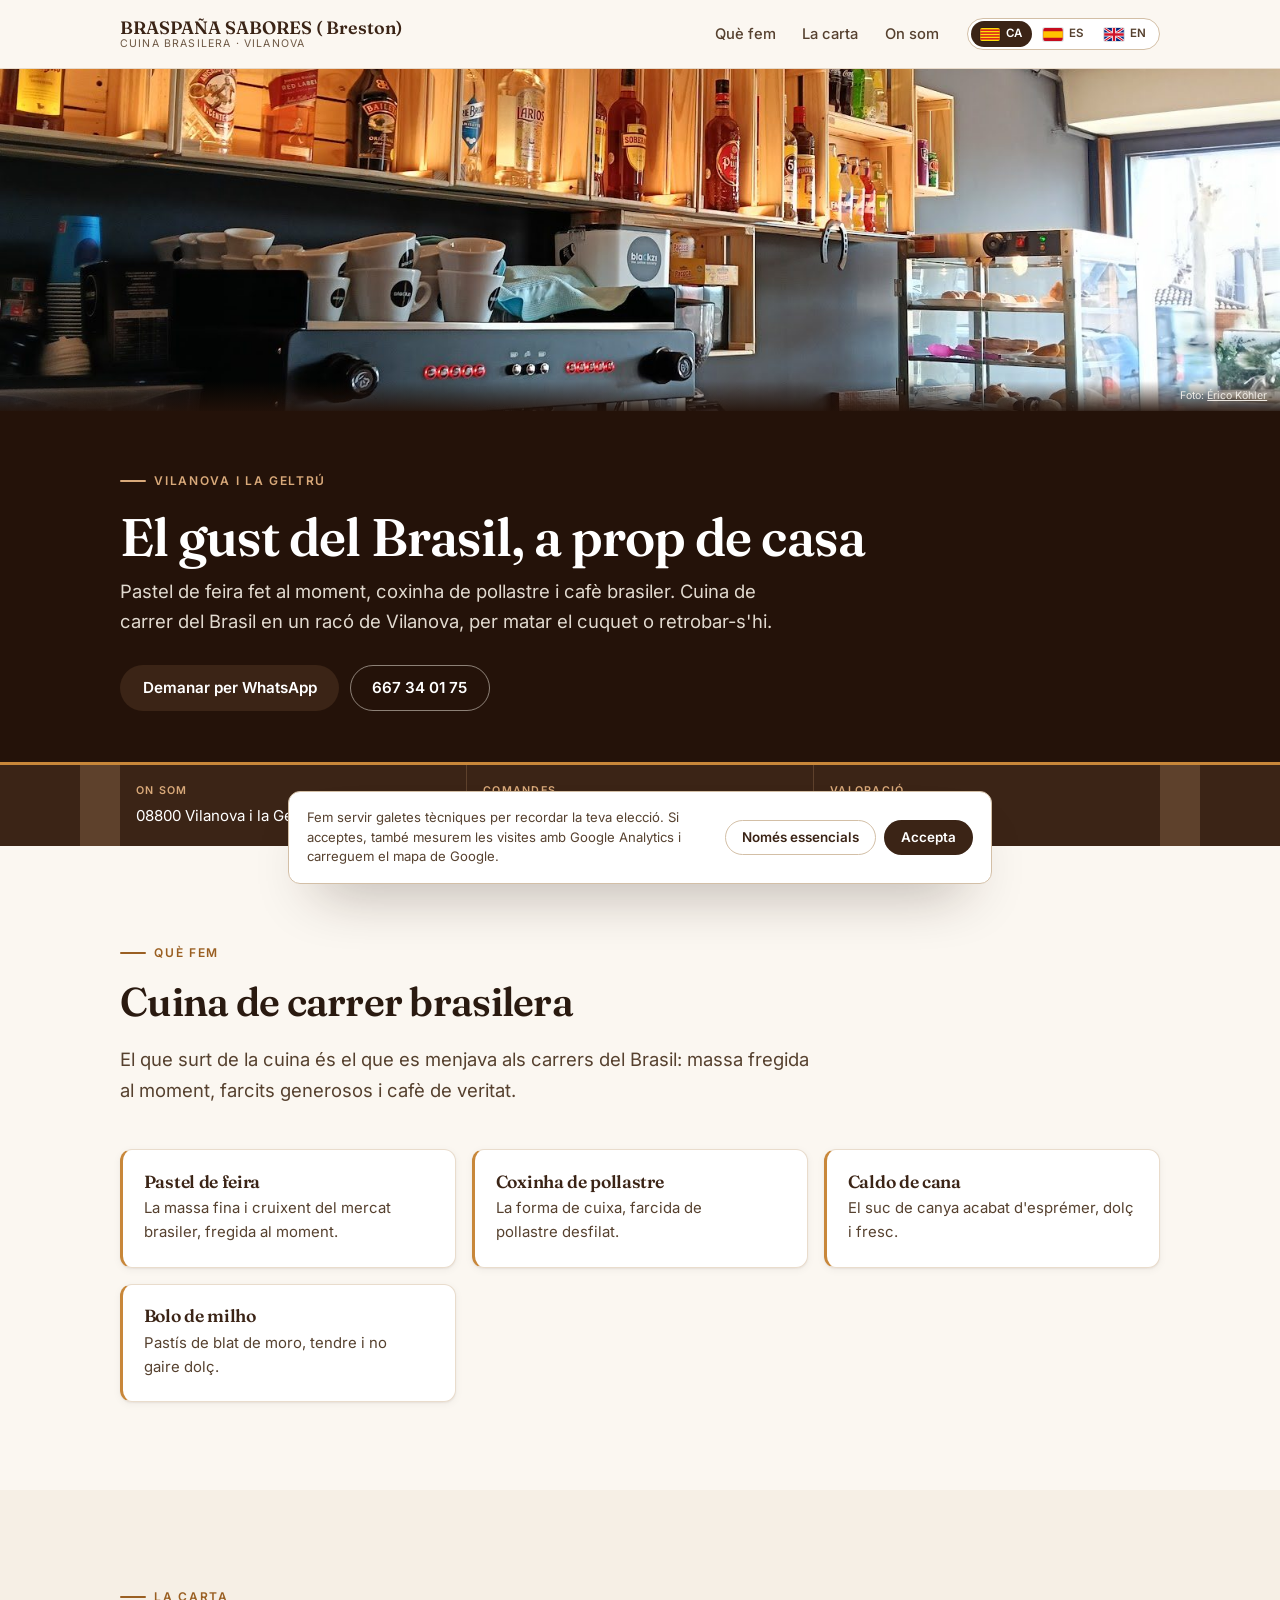
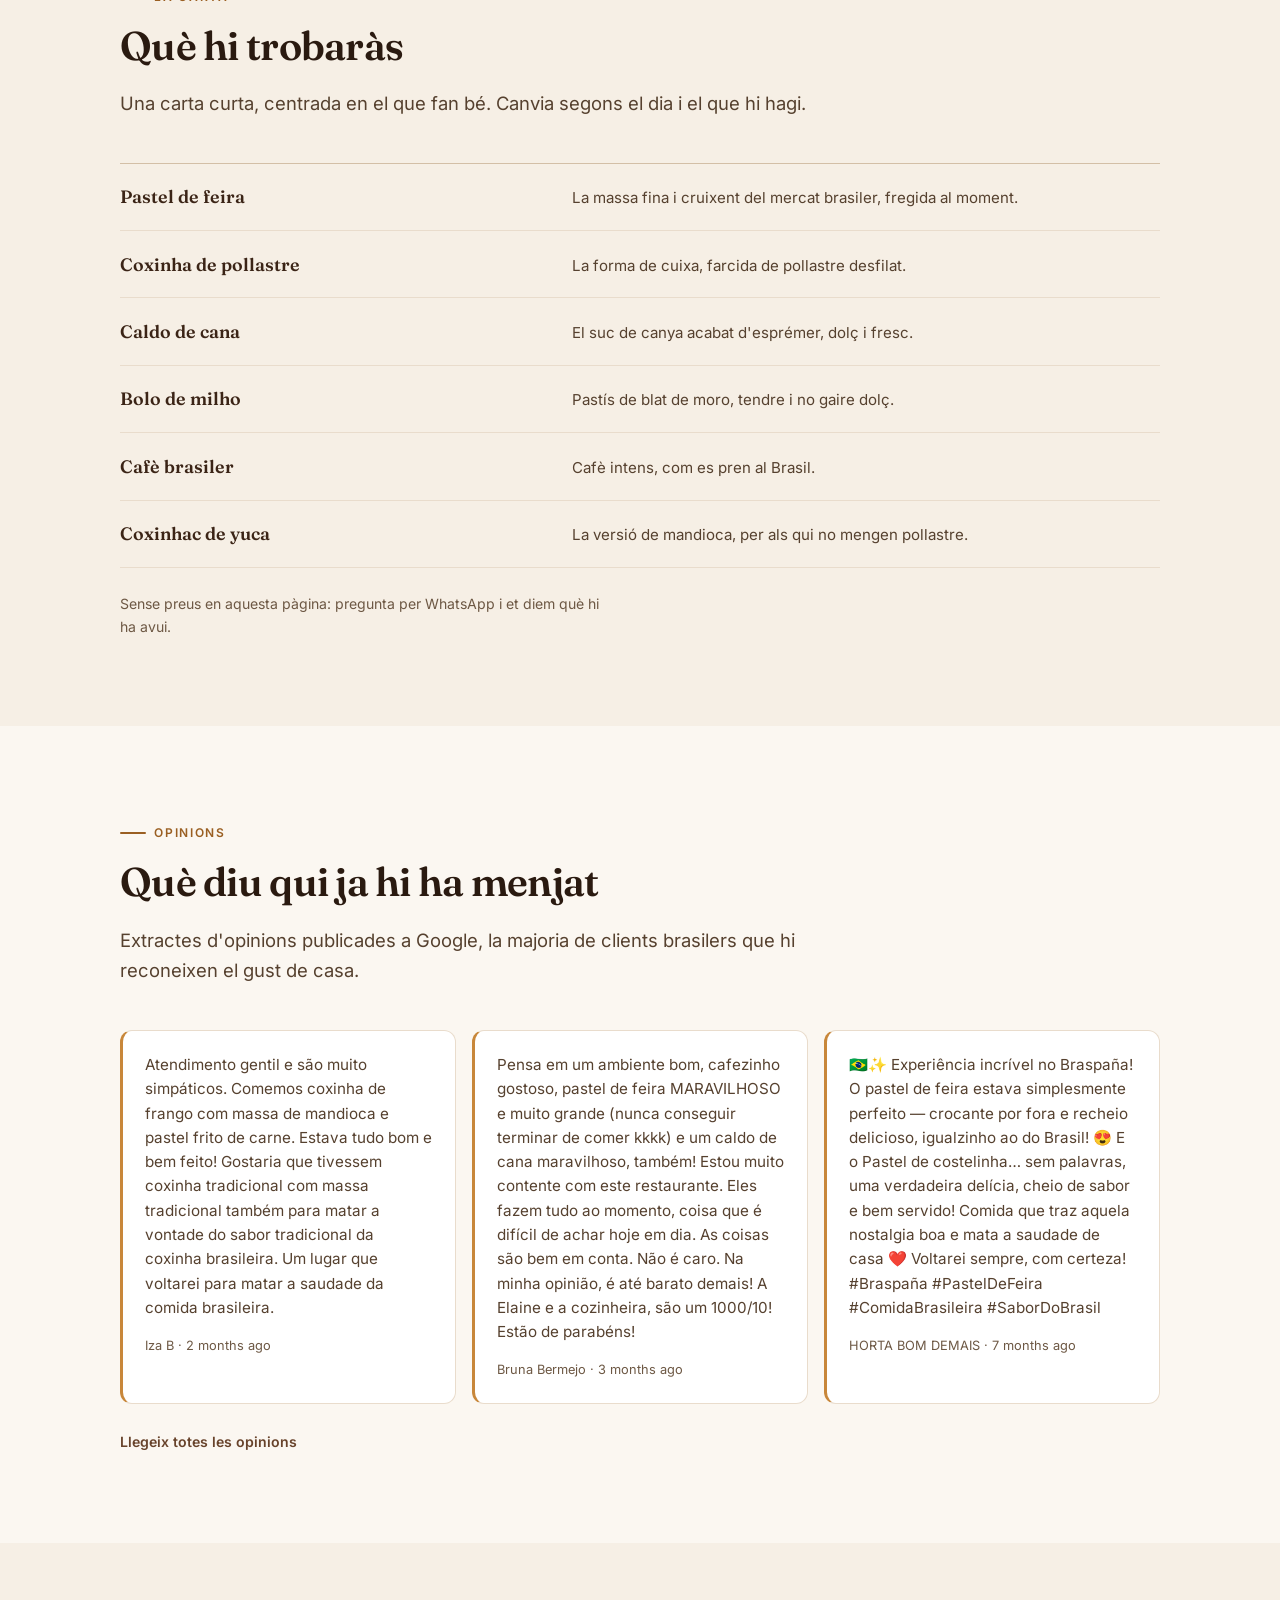
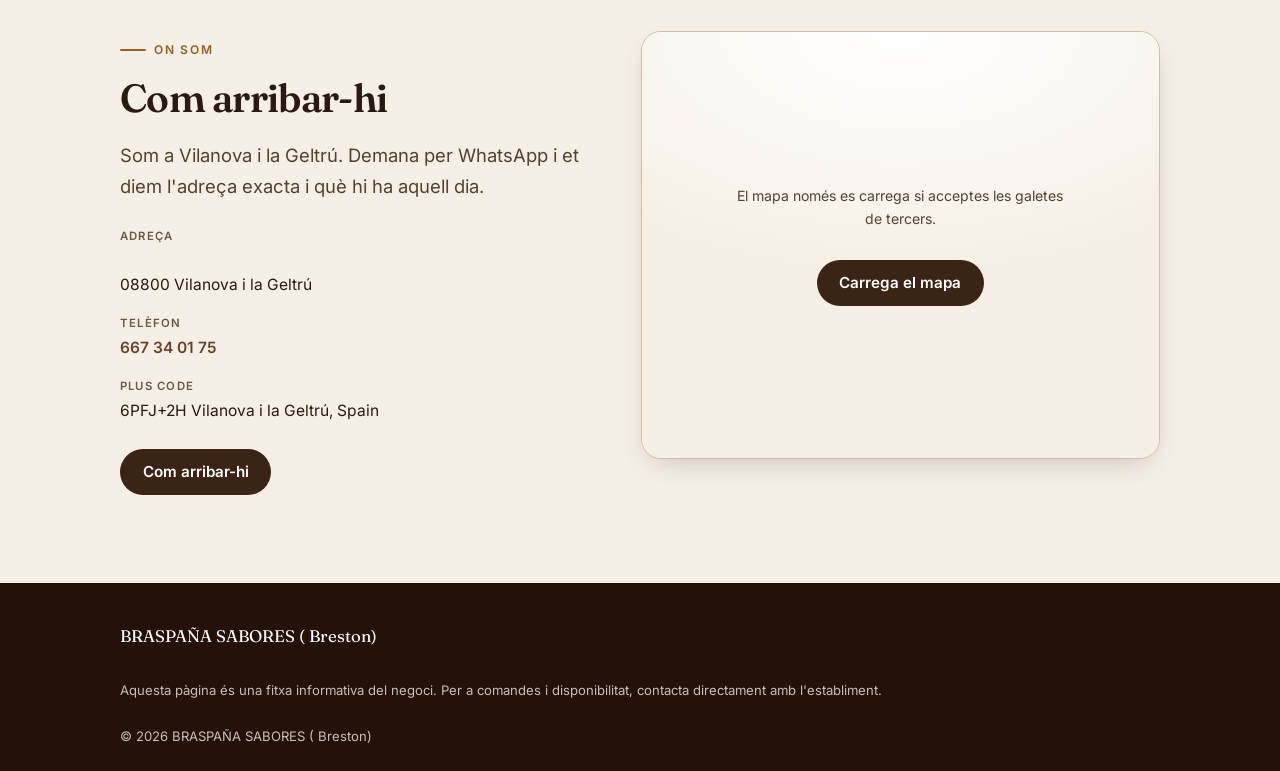
==== commit 49a8433c: "Fix the Catalan flag: four evenly spaced red stripes" ====
--- a/index.html
+++ b/index.html
@@ -41,7 +41,7 @@
     gtag('consent','default',{ad_storage:'denied',ad_user_data:'denied',ad_personalization:'denied',analytics_storage:'denied'});
     function load(){ if(window.__gaLoaded) return; window.__gaLoaded=true;
       var s=document.createElement('script'); s.async=true;
-      s.src='https://www.googletagmanager.com/gtag/js?id='+ID; document.head.appendChild(s); gtag('config',ID); }
+      s.src='https://www.googletagmanager.com/gtag/js?id='+ID; document.head.appendChild(s); gtag('config', ID); }
     function grant(){ load(); gtag('consent','update',{ad_storage:'granted',ad_user_data:'granted',ad_personalization:'granted',analytics_storage:'granted'}); }
     window.__analyticsConsent=function(ok){ try{localStorage.setItem(KEY, ok?'accepted':'essential');}catch(e){}
       if(ok) grant(); };
@@ -98,7 +98,7 @@
       <nav class="langs" aria-label="Canviar d&#39;idioma">
         
         <a class="langs__link" href="./" hreflang="ca" lang="ca" aria-current="true">
-          <span class="langs__flag" aria-hidden="true"><svg viewBox="0 0 24 16"><rect width="24" height="16" fill="#fcdd09"/><g fill="#da121a"><rect y="1.6" width="24" height="1.6"/><rect y="6.4" width="24" height="1.6"/><rect y="11.2" width="24" height="1.6"/></g></svg></span>
+          <span class="langs__flag" aria-hidden="true"><svg viewBox="0 0 24 16"><rect width="24" height="16" fill="#fcdd09"/><g fill="#da121a"><rect y="1.7778" width="24" height="1.7778"/><rect y="5.3334" width="24" height="1.7778"/><rect y="8.889" width="24" height="1.7778"/><rect y="12.4446" width="24" height="1.7778"/></g></svg></span>
           <span class="langs__code">ca</span>
           <span class="sr-only">Català</span>
         </a>
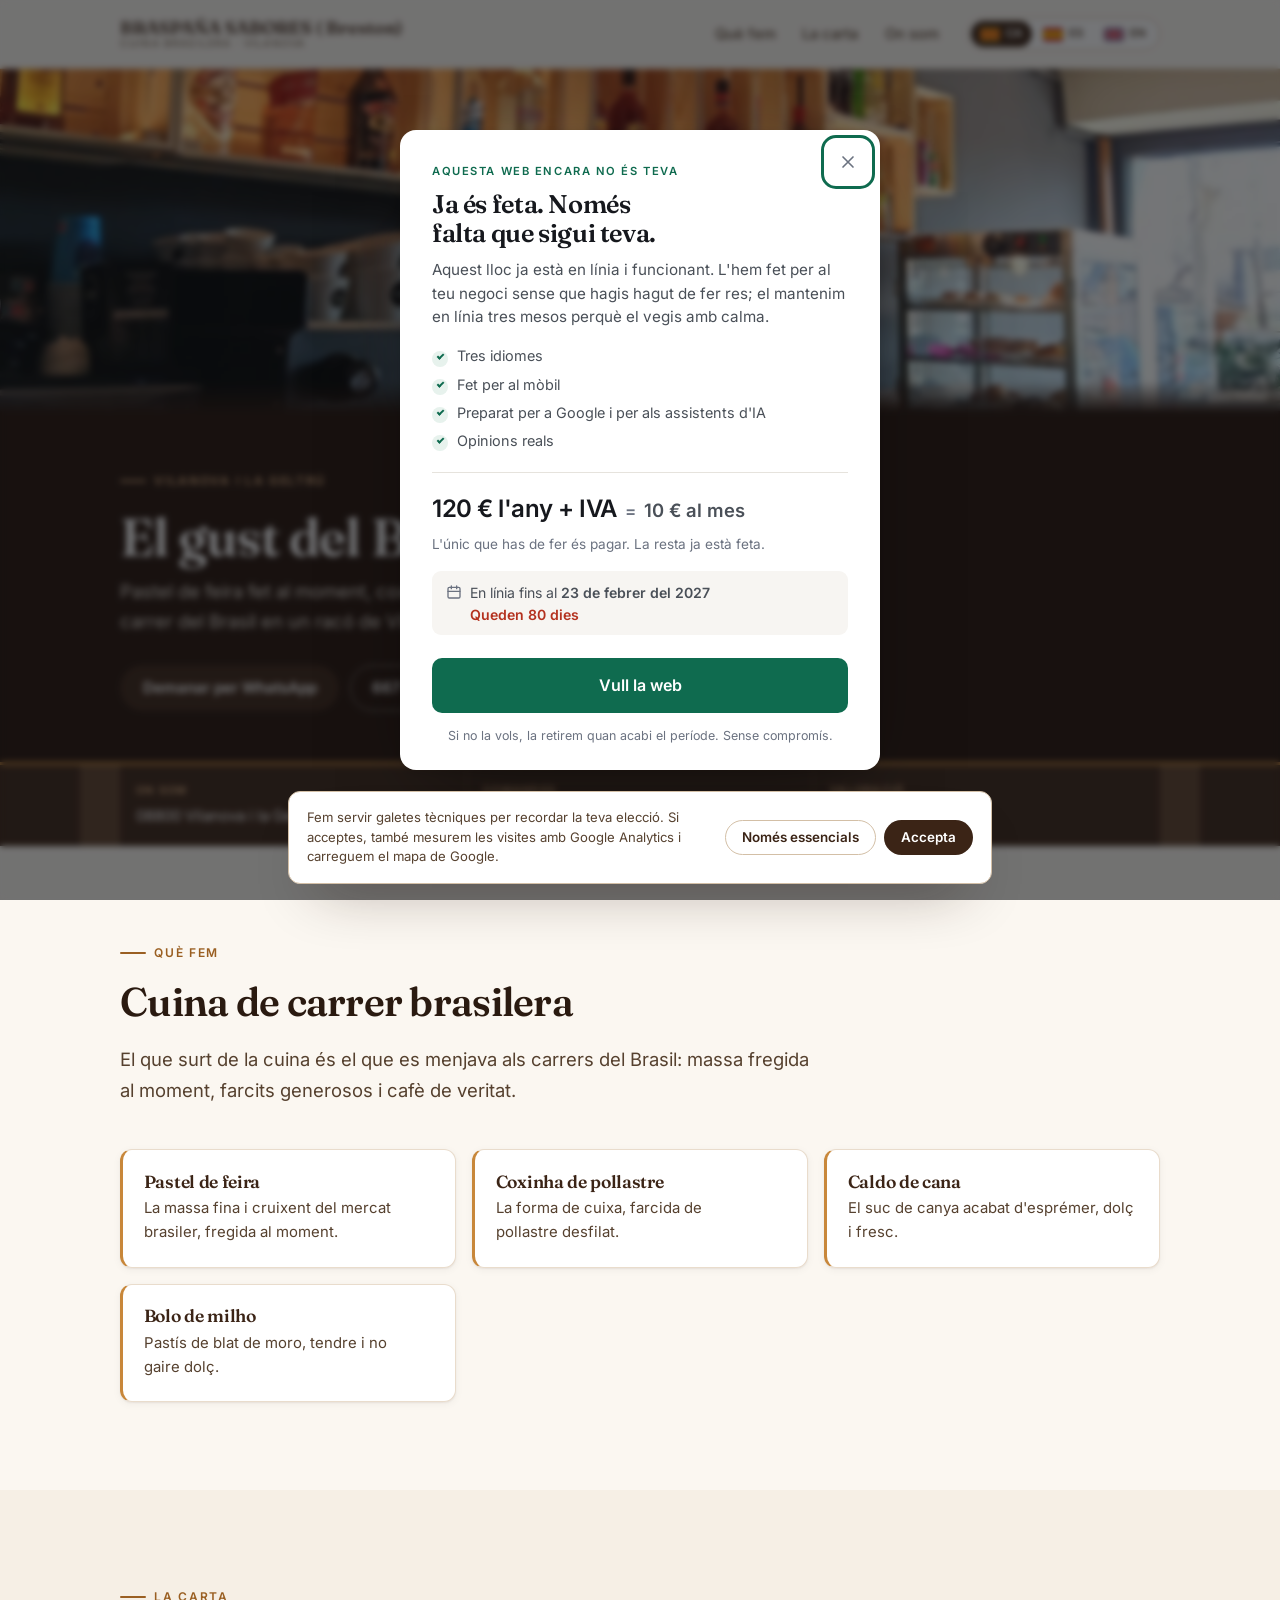
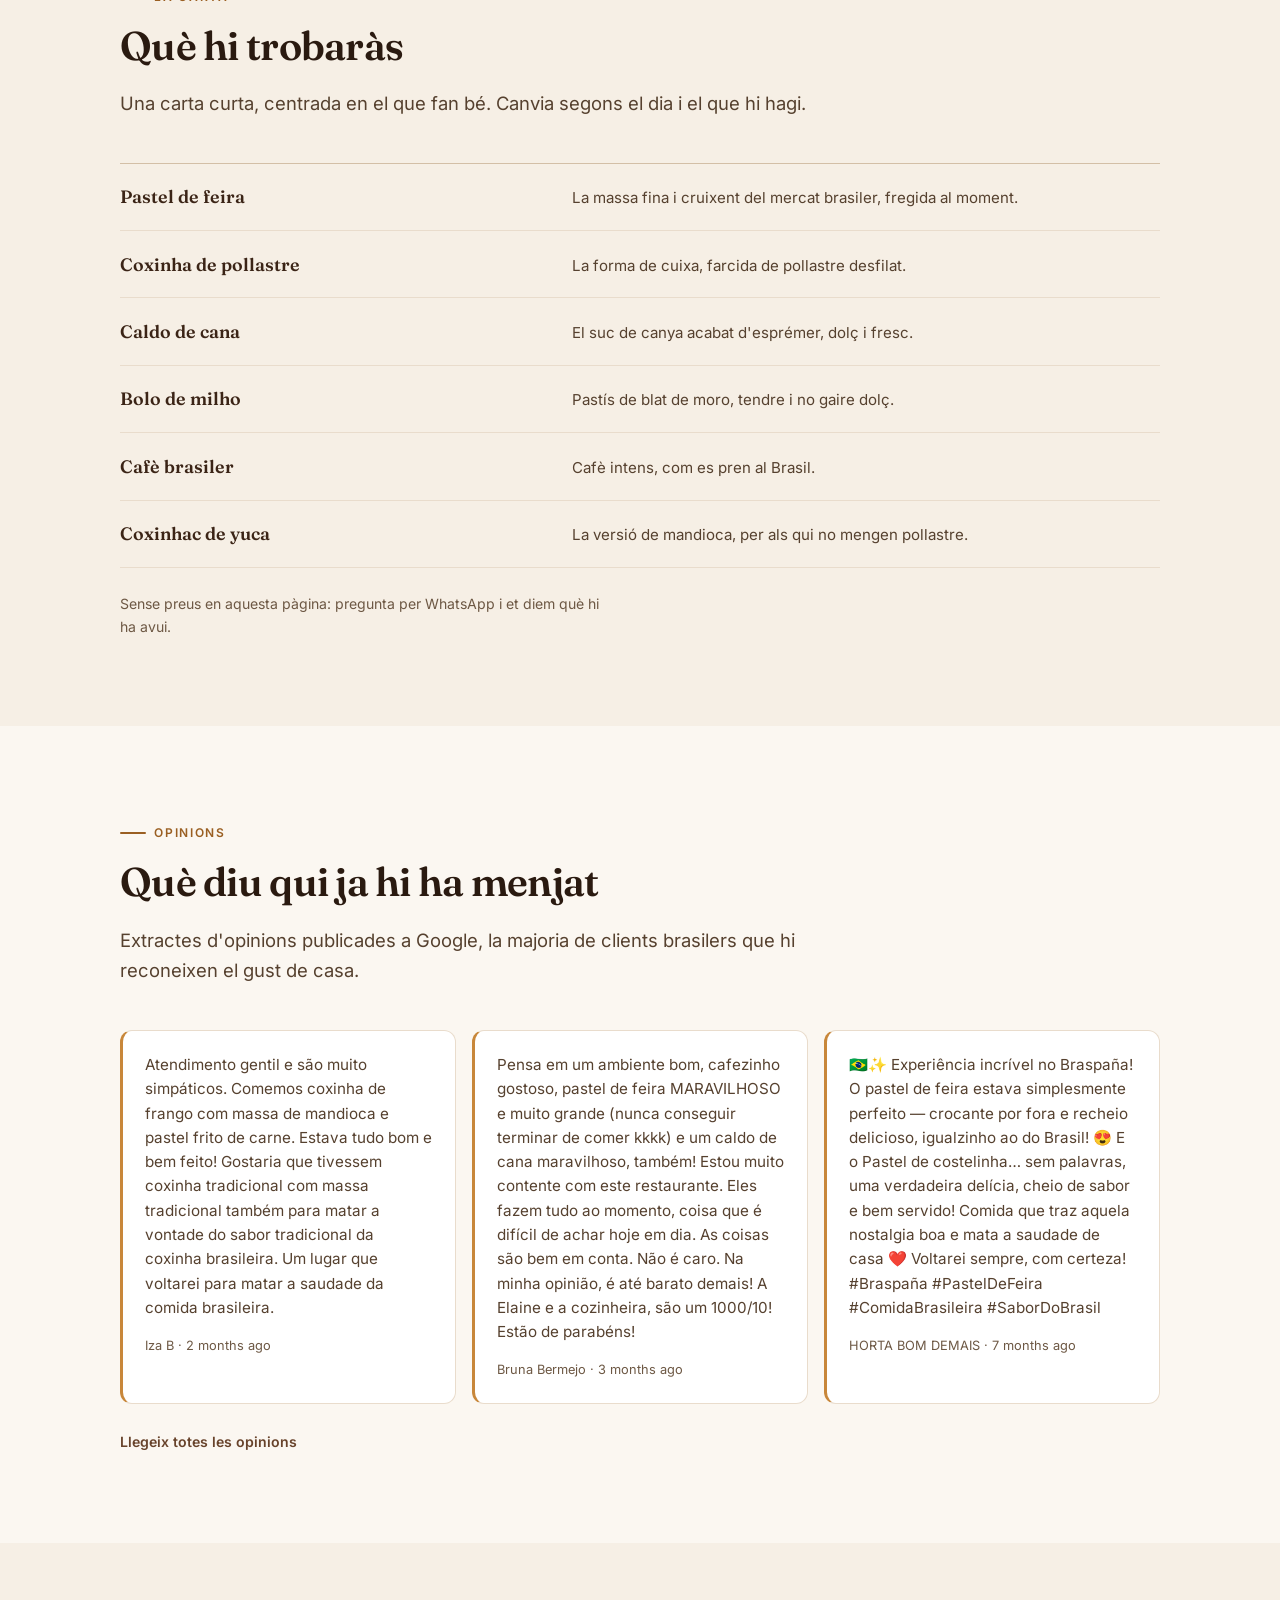
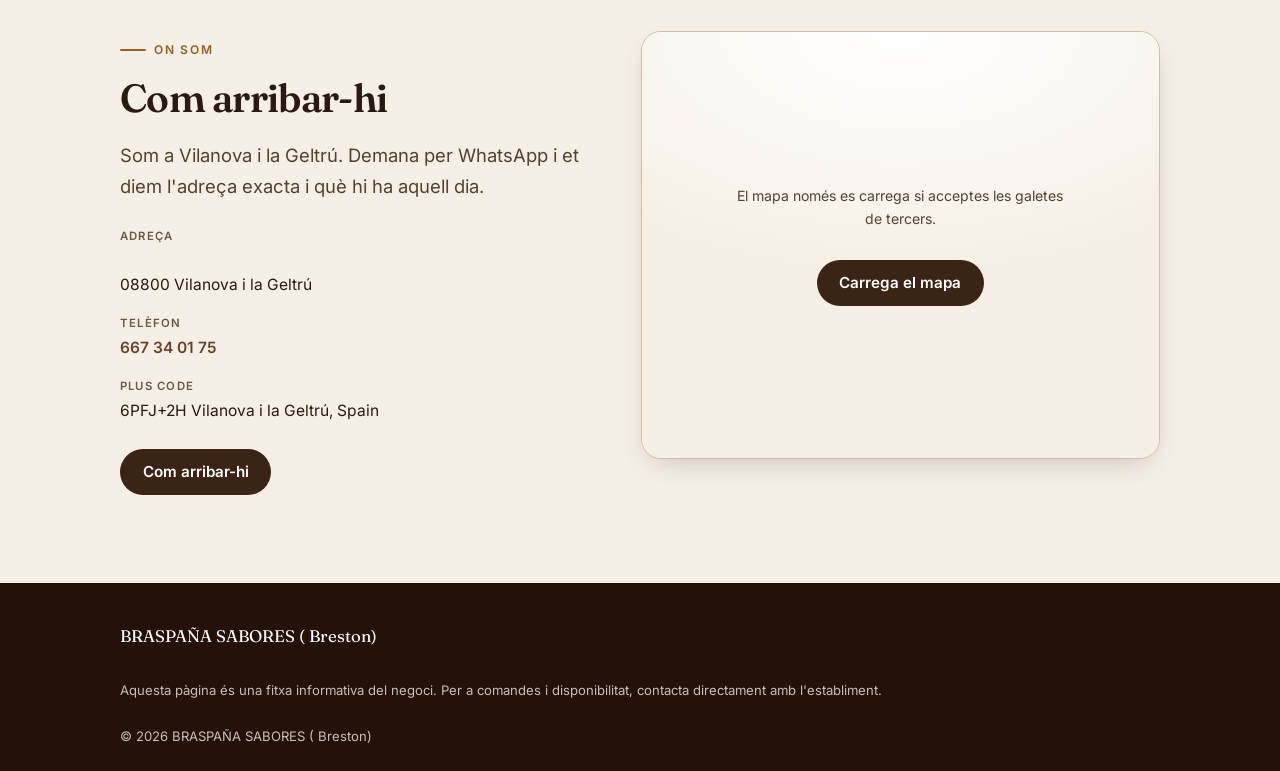
==== commit 2d3e158b: "Offer panel: state the offer, take the decision Adds the branded offer dialog to every site: what th" ====
--- a/index.html
+++ b/index.html
@@ -30,7 +30,10 @@
 <link rel="preload" href="./assets/fonts/fraunces-latin.woff2" as="font" type="font/woff2" crossorigin>
 <link rel="preload" href="./assets/fonts/inter-latin.woff2" as="font" type="font/woff2" crossorigin>
 <link rel="stylesheet" href="./assets/css/components.css">
+<link rel="stylesheet" href="./assets/css/header-tools.css">
 <link rel="stylesheet" href="./assets/css/styles.css">
+<link rel="stylesheet" href="./assets/css/offer-panel.css">
+
 <script>
   (function () {
     var ID='G-71LT2Q093H', KEY='cookie-consent-v1', accepted=false;
@@ -281,5 +284,10 @@
 
 <script src="./assets/js/components.js" defer></script>
 <script src="./assets/js/main.js" defer></script>
+
+<script type="application/json" id="sm-offer-config">{"offerEnds":"2027-02-23","offerEndsLabel":"23 de febrer del 2027","buyUrl":"","offerEmail":"","phoneE164":"+34667340175","copy":{"kicker":"Aquesta web encara no és teva","title":"Ja és feta. Només falta que sigui teva.","lead":"Aquest lloc ja està en línia i funcionant. L'hem fet per al teu negoci sense que hagis hagut de fer res; el mantenim en línia tres mesos perquè el vegis amb calma.","features":["Tres idiomes","Fet per al mòbil","Preparat per a Google i per als assistents d'IA","Opinions reals"],"priceYear":"120 € l'any + IVA","priceMonth":"10 € al mes","priceNote":"L'únic que has de fer és pagar. La resta ja està feta.","until":"En línia fins al","days":"Queden {n} dies","cta":"Vull la web","buy":"Vull la web","buyPhone":"Truca i queda-te-la","contact":"Parla amb nosaltres","call":"Truca'ns","close":"Tanca","pill":"Aquesta web encara no és teva","foot":"Si no la vols, la retirem quan acabi el període. Sense compromís."}}</script>
+<script src="./assets/js/offer-panel.js" defer></script>
+
+<script src="./assets/js/header-tools.js" defer></script>
 </body>
 </html>
--- a/assets/css/header-tools.css
+++ b/assets/css/header-tools.css
@@ -0,0 +1,164 @@
+/* ==========================================================================
+   Shared header toolbar — one row at every width.
+   Repo: yourdataweb/site-components
+   Vendored into each site at assets/css/header-tools.css and pinned by
+   src/components.lock.
+
+   Anatomy this operates on (built by header-tools.js):
+     <header ...>
+       <div class="wrap">                     existing inner wrapper
+         <a class="brand">[mark]<span class="sm-name">Business</span></a>
+         <nav id="site-nav">…</nav>           drawer on mobile
+         <button class="nav-toggle">…</button>
+         <div class="sm-tools">               created by the script
+           <nav class="langs">…</nav>
+           <button class="nav-toggle">…</button>
+         </div>
+       </div>
+     </header>
+
+   Goal: name, menu button and language switch share one row, vertically centred,
+   with real gutters. The name is the only flexible item, so a long business name
+   truncates instead of pushing the tools onto a second row.
+   ========================================================================== */
+
+/* A header inner that wraps is the original defect: the address line and the
+   switch fell onto a second row and the bar grew to twice its height. Once the
+   toolbar is in place there is one row by construction, so wrapping is off. */
+.has-tools [data-tools] > .wrap,
+.has-tools [data-tools] > .shell,
+.has-tools [data-tools] > .container,
+.has-tools [data-tools][class*="inner"] {
+  flex-wrap: nowrap;
+}
+
+/* The tools container is the anchor: it sits at the right edge of the bar. */
+.sm-tools {
+  display: flex;
+  align-items: center;
+  gap: .5rem;
+  /* Never grows; may shrink only as a last resort. The identity owns the flexible
+     slot, so the row cannot become wider than the viewport. */
+  flex: none;
+  max-width: 100%;
+  margin-left: auto;
+}
+
+/* Anything still marked as "belongs on the bar" is aligned to the same centre line,
+   so a switch left outside .sm-tools cannot drift a few pixels off the button. */
+.has-tools .langs,
+.has-tools .nav-toggle,
+.has-tools .navbtn {
+  align-self: center;
+}
+
+/* The name is the only item allowed to shrink. min-width:0 is what actually lets
+   flex truncate instead of overflowing; without it the text refuses to compress
+   and shoves the tools off the row. */
+.sm-parent-safe {
+  min-width: 0;
+}
+
+.has-tools .sm-name {
+  display: block;
+  min-width: 0;
+  overflow: hidden;
+  text-overflow: ellipsis;
+  white-space: nowrap;
+}
+
+/* The identity link wraps the mark and the name; it must be able to shrink while
+   the mark itself never does. Sites that put `margin-right: auto` on the brand to
+   push the switch away are neutralised: the toolbar owns that spacing now, and the
+   leftover margin was what made one header 98px tall. */
+.has-tools .sm-name {
+  /* A long single word ("BRASPAÑA") contributes its full width as min-content and
+     forces the row wider. Capping it is what lets the toolbar keep its place. */
+  max-width: 100%;
+}
+
+.has-tools .brand,
+.has-tools .identity,
+.has-tools .marchio,
+.has-tools .logo,
+.has-tools .mark,
+.has-tools .sign {
+  margin-right: 0;
+}
+.has-tools .sm-name {
+  /* A long single word ("BRASPAÑA") contributes its full width as min-content and
+     forces the row wider. Capping it is what lets the toolbar keep its place. */
+  max-width: 100%;
+}
+
+.has-tools .brand,
+.has-tools .identity,
+.has-tools .marchio,
+.has-tools .logo,
+.has-tools .sign {
+  flex: 1 1 auto;
+  min-width: 0;
+}
+
+.has-tools .sm-mark,
+.has-tools .brand__mark,
+.has-tools .identity__mark,
+.has-tools .marchio__mark,
+.has-tools .logo__mark,
+.has-tools .mark__mark,
+.has-tools .sign__mark,
+.has-tools .brand-mark {
+  flex: none;
+}
+
+/* ---------------------------------------------------------------- mobile
+   Below the drawer breakpoint the bar carries three things in ~330 px of space:
+   prune the name to one line at a smaller size, keep the mark visible, and keep
+   the switch on 30 px so it lines up with a 38 px button without dominating. */
+@media (max-width: 860px) {
+  /* The address strip repeats the footer and the contact block; on a phone it is
+     what pushes the bar down and leaves the tools on a second line. */
+  .sm-strip-note {
+    display: none;
+  }
+
+  /* A phone link in the bar is redundant next to a call button in the hero and in
+     the contact block, and it is the widest thing in the toolbar. Drop it before
+     it costs the business its name. */
+  .sm-tools .head-phone,
+  .sm-tools .topbar__tel,
+  .sm-tools .header-phone {
+    display: none;
+  }
+
+  .has-tools .brand__sub,
+  .has-tools .identity__sub,
+  .has-tools .marchio__sub,
+  .has-tools .logo__sub,
+  .has-tools .mark__sub,
+  .has-tools .sign__sub,
+  .has-tools .brand-sub {
+    display: none;
+  }
+
+  .has-tools .sm-name {
+    font-size: 1rem;
+    line-height: 1.2;
+  }
+
+  .sm-tools {
+    gap: .4rem;
+  }
+}
+
+/* Very narrow: the mark plus a 6-character name plus two controls is the floor.
+   Tighten gutters rather than dropping the language switch — a visitor with a
+   phone is exactly who needs it. */
+@media (max-width: 380px) {
+  .sm-tools {
+    gap: .3rem;
+  }
+  .has-tools .sm-name {
+    font-size: .92rem;
+  }
+}
--- a/assets/css/offer-panel.css
+++ b/assets/css/offer-panel.css
@@ -0,0 +1,313 @@
+/* ==========================================================================
+   Offer panel — the conversion surface for a site that is live but unbought.
+   Repo: yourdataweb/site-components
+   Vendored into each site at assets/css/offer-panel.css and pinned by
+   src/components.lock.
+
+   Colour strategy, and why:
+   - The site's own accent stays on the site. The panel uses a single high-contrast
+     action colour for the primary CTA and nothing else, so the eye has exactly one
+     place to go. Two competing accents is the most common reason a dialog gets read
+     and not acted on.
+   - The primary CTA is the only element on the panel with a filled background. The
+     secondary is a quiet outline: it must be findable, not tempting.
+   - Urgency is carried by a warm red *only* on the deadline line, never on the CTA.
+     A red button reads as error; a red date reads as a deadline.
+
+   The panel is an overlay, never the page: it can be closed and the site content is
+   untouched underneath.
+   ========================================================================== */
+
+html.sm-offer-open,
+html.sm-offer-open body {
+  overflow: hidden;
+}
+
+/* The cookie notice is a legal surface and must stay reachable while the panel is
+   open: a visitor cannot be asked to accept or decline tracking behind a modal. It
+   is raised above the backdrop and the panel never covers its bottom edge. */
+html.sm-offer-open #cookiebar,
+html.sm-offer-open .cookiebar,
+html.sm-offer-open #cookie-banner {
+  z-index: 300;
+}
+
+.sm-offer {
+  --offer-ink: #16181d;
+  --offer-ink-soft: #4a5058;
+  --offer-muted: #6b7280;
+  --offer-paper: #ffffff;
+  --offer-line: #e6e3dd;
+  --offer-action: #0f6b4f;      /* one action colour, WCAG AA on white at 5.9:1 */
+  --offer-action-hover: #0b5440;
+  --offer-urgent: #b4321f;      /* deadline only */
+
+  position: fixed;
+  inset: 0;
+  z-index: 200;
+  display: flex;
+  align-items: center;
+  justify-content: center;
+  padding: 1rem;
+  font-family: Inter, -apple-system, BlinkMacSystemFont, "Segoe UI", Roboto, sans-serif;
+  -webkit-font-smoothing: antialiased;
+}
+
+.sm-offer__backdrop {
+  position: absolute;
+  inset: 0;
+  background: rgba(16, 18, 22, .58);
+  backdrop-filter: blur(3px);
+}
+
+.sm-offer__panel {
+  position: relative;
+  width: min(100%, 30rem);
+  max-height: calc(100vh - 2rem);
+  overflow-y: auto;
+  background: var(--offer-paper);
+  color: var(--offer-ink);
+  border-radius: 16px;
+  padding: 2rem 2rem 1.5rem;
+  box-shadow: 0 30px 80px -32px rgba(0, 0, 0, .55), 0 2px 8px rgba(0, 0, 0, .10);
+  animation: sm-offer-in .28s cubic-bezier(.22, 1, .36, 1);
+}
+
+@keyframes sm-offer-in {
+  from { opacity: 0; transform: translateY(12px) scale(.985); }
+  to   { opacity: 1; transform: none; }
+}
+@media (prefers-reduced-motion: reduce) {
+  .sm-offer__panel { animation: none; }
+}
+
+/* Close: top-right, 44px hit area, muted but not hidden. */
+.sm-offer__close {
+  position: absolute;
+  top: .6rem;
+  right: .6rem;
+  width: 44px;
+  height: 44px;
+  display: inline-flex;
+  align-items: center;
+  justify-content: center;
+  border: 0;
+  border-radius: 10px;
+  background: transparent;
+  color: var(--offer-muted);
+  cursor: pointer;
+}
+.sm-offer__close:hover { background: #f3f1ed; color: var(--offer-ink); }
+.sm-offer__close:focus-visible { outline: 3px solid var(--offer-action); outline-offset: 2px; }
+
+.sm-offer__kicker {
+  margin: 0 0 .55rem;
+  font-size: .7rem;
+  font-weight: 700;
+  letter-spacing: .14em;
+  text-transform: uppercase;
+  color: var(--offer-action);
+}
+
+.sm-offer__title {
+  margin: 0 0 .6rem;
+  font-family: Fraunces, Georgia, serif;
+  font-size: 1.6rem;
+  line-height: 1.15;
+  letter-spacing: -.015em;
+  color: var(--offer-ink);
+  padding-right: 2rem;
+}
+
+.sm-offer__lead {
+  margin: 0 0 1.1rem;
+  font-size: .95rem;
+  line-height: 1.55;
+  color: var(--offer-ink-soft);
+}
+
+/* Feature list: scannable, checkmarks, no icons fighting for attention. */
+.sm-offer__features {
+  margin: 0 0 1.25rem;
+  padding: 0;
+  list-style: none;
+  display: grid;
+  gap: .45rem;
+}
+.sm-offer__feature {
+  position: relative;
+  padding-left: 1.55rem;
+  font-size: .9rem;
+  line-height: 1.45;
+  color: var(--offer-ink-soft);
+}
+.sm-offer__feature::before {
+  content: "";
+  position: absolute;
+  left: 0;
+  top: .28rem;
+  width: 1rem;
+  height: 1rem;
+  border-radius: 50%;
+  background: #e7f2ed;
+}
+.sm-offer__feature::after {
+  content: "";
+  position: absolute;
+  left: .29rem;
+  top: .47rem;
+  width: .42rem;
+  height: .24rem;
+  border-left: 2px solid var(--offer-action);
+  border-bottom: 2px solid var(--offer-action);
+  transform: rotate(-45deg);
+}
+
+/* Price: the yearly figure and its monthly equivalent bound by an equals sign, so
+   they cannot be read as two separate charges. */
+.sm-offer__price {
+  display: flex;
+  align-items: baseline;
+  flex-wrap: wrap;
+  gap: .5rem;
+  padding: 1rem 0 .2rem;
+  border-top: 1px solid var(--offer-line);
+}
+.sm-offer__price-year {
+  font-size: 1.5rem;
+  font-weight: 700;
+  letter-spacing: -.02em;
+  color: var(--offer-ink);
+}
+.sm-offer__price-eq {
+  font-size: 1.05rem;
+  font-weight: 700;
+  color: var(--offer-muted);
+}
+.sm-offer__price-month {
+  font-size: 1.15rem;
+  font-weight: 600;
+  color: var(--offer-ink-soft);
+}
+.sm-offer__price-note {
+  margin: .1rem 0 0;
+  font-size: .85rem;
+  color: var(--offer-muted);
+}
+
+/* Deadline: warm red, the only place colour is allowed to alarm. */
+.sm-offer__meta {
+  display: flex;
+  align-items: flex-start;
+  gap: .5rem;
+  margin: 1rem 0 0;
+  padding: .7rem .85rem;
+  background: #f7f5f2;
+  border-radius: 9px;
+  font-size: .88rem;
+  line-height: 1.4;
+  color: var(--offer-ink-soft);
+}
+.sm-offer__meta svg { flex: none; margin-top: .1rem; color: var(--offer-muted); }
+.sm-offer__meta.is-urgent { background: #fdf1ee; color: #6d2318; }
+.sm-offer__meta.is-urgent svg { color: var(--offer-urgent); }
+.sm-offer__meta strong { color: inherit; }
+.sm-offer__days { display: block; font-weight: 600; color: var(--offer-urgent); margin-top: .15rem; }
+
+/* Actions: one filled, one outline. */
+.sm-offer__actions {
+  display: grid;
+  gap: .6rem;
+  margin-top: 1.4rem;
+}
+.sm-offer__cta {
+  display: inline-flex;
+  align-items: center;
+  justify-content: center;
+  min-height: 52px;
+  padding: .9rem 1.25rem;
+  border-radius: 10px;
+  background: var(--offer-action);
+  color: #fff;
+  font-size: 1rem;
+  font-weight: 700;
+  text-decoration: none;
+  transition: background-color .15s ease;
+}
+.sm-offer__cta:hover { background: var(--offer-action-hover); }
+.sm-offer__cta:focus-visible { outline: 3px solid var(--offer-action); outline-offset: 3px; }
+
+.sm-offer__secondary {
+  display: inline-flex;
+  align-items: center;
+  justify-content: center;
+  min-height: 46px;
+  padding: .7rem 1.25rem;
+  border: 1px solid var(--offer-line);
+  border-radius: 10px;
+  color: var(--offer-ink);
+  font-size: .93rem;
+  font-weight: 600;
+  text-decoration: none;
+}
+.sm-offer__secondary:hover { background: #f7f5f2; }
+.sm-offer__secondary:focus-visible { outline: 3px solid var(--offer-action); outline-offset: 3px; }
+
+.sm-offer__foot {
+  margin: .9rem 0 0;
+  font-size: .78rem;
+  line-height: 1.45;
+  color: var(--offer-muted);
+  text-align: center;
+}
+
+/* ---------------------------------------------------------------- mobile
+   Full-height sheet on a phone: the desktop dialog wastes the space it has and
+   pushes the CTA below the fold once the feature list wraps. */
+@media (max-width: 560px) {
+  .sm-offer { padding: 0; align-items: flex-end; }
+  .sm-offer__panel {
+    width: 100%;
+    max-height: 92vh;
+    border-radius: 18px 18px 0 0;
+    padding: 1.6rem 1.25rem 1.25rem;
+    animation: sm-offer-up .3s cubic-bezier(.22, 1, .36, 1);
+  }
+  @keyframes sm-offer-up {
+    from { opacity: 0; transform: translateY(24px); }
+    to   { opacity: 1; transform: none; }
+  }
+  .sm-offer__title { font-size: 1.35rem; }
+  .sm-offer__price-year { font-size: 1.3rem; }
+}
+
+/* ---------------------------------------------------------------- pill
+   After closing: small, low-contrast, bottom-left, out of the thumb's path. */
+/* `body >` is deliberate: a site stylesheet can define a generic `.sm-offer-pill`
+   or reset `position` on buttons, and the last-loaded rule wins. Anchoring the
+   selector keeps the pill fixed to the viewport instead of landing in normal flow
+   at the bottom of the document, where it is unclickable. */
+body > .sm-offer-pill {
+  position: fixed !important;
+  left: 1rem;
+  bottom: 1rem;
+  z-index: 190;
+  display: inline-flex;
+  align-items: center;
+  gap: .45rem;
+  max-width: calc(100vw - 2rem);
+  padding: .6rem .9rem;
+  border: 1px solid #ddd8cf;
+  border-radius: 999px;
+  background: rgba(255, 255, 255, .96);
+  color: #16181d;
+  font-family: Inter, -apple-system, BlinkMacSystemFont, "Segoe UI", Roboto, sans-serif;
+  font-size: .82rem;
+  font-weight: 600;
+  line-height: 1.2;
+  cursor: pointer;
+  box-shadow: 0 6px 20px -10px rgba(0, 0, 0, .35);
+}
+.sm-offer-pill:hover { background: #fff; }
+.sm-offer-pill:focus-visible { outline: 3px solid #0f6b4f; outline-offset: 2px; }
+.sm-offer-pill svg { flex: none; color: #0f6b4f; }
